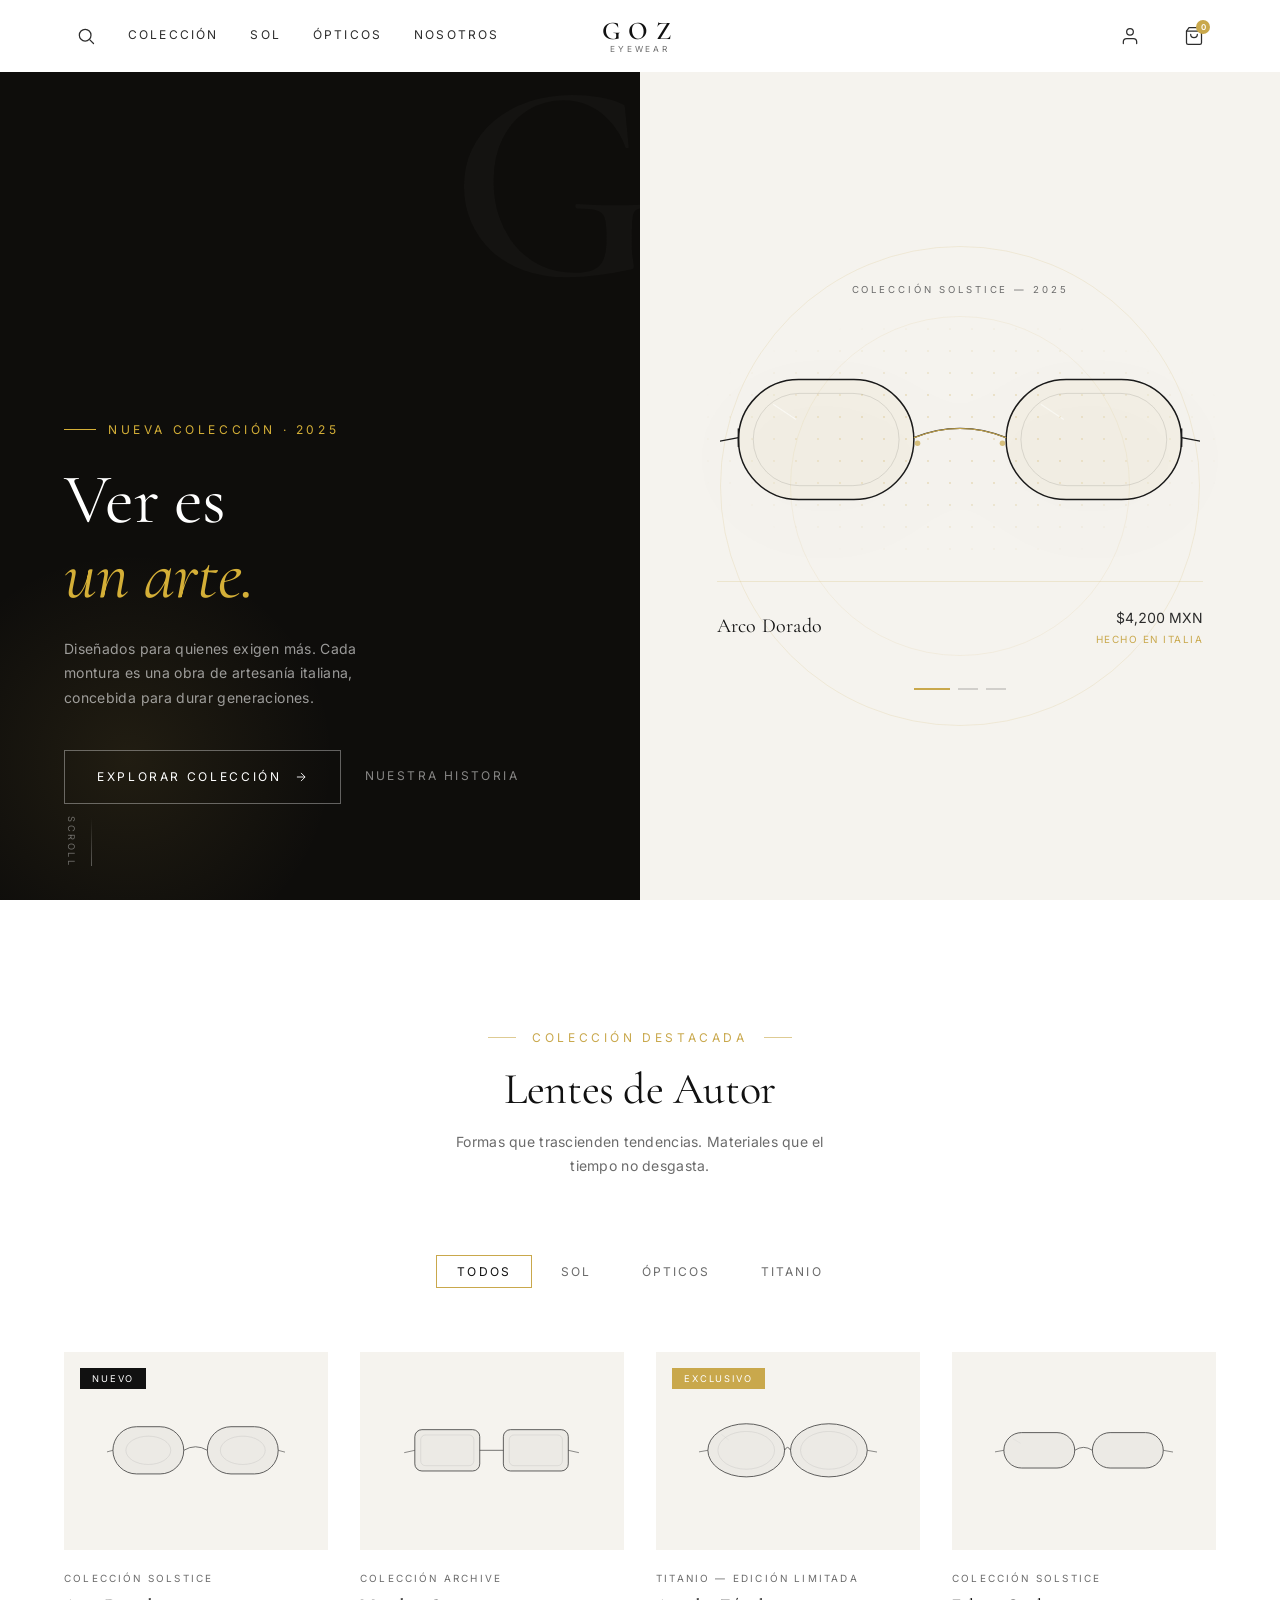
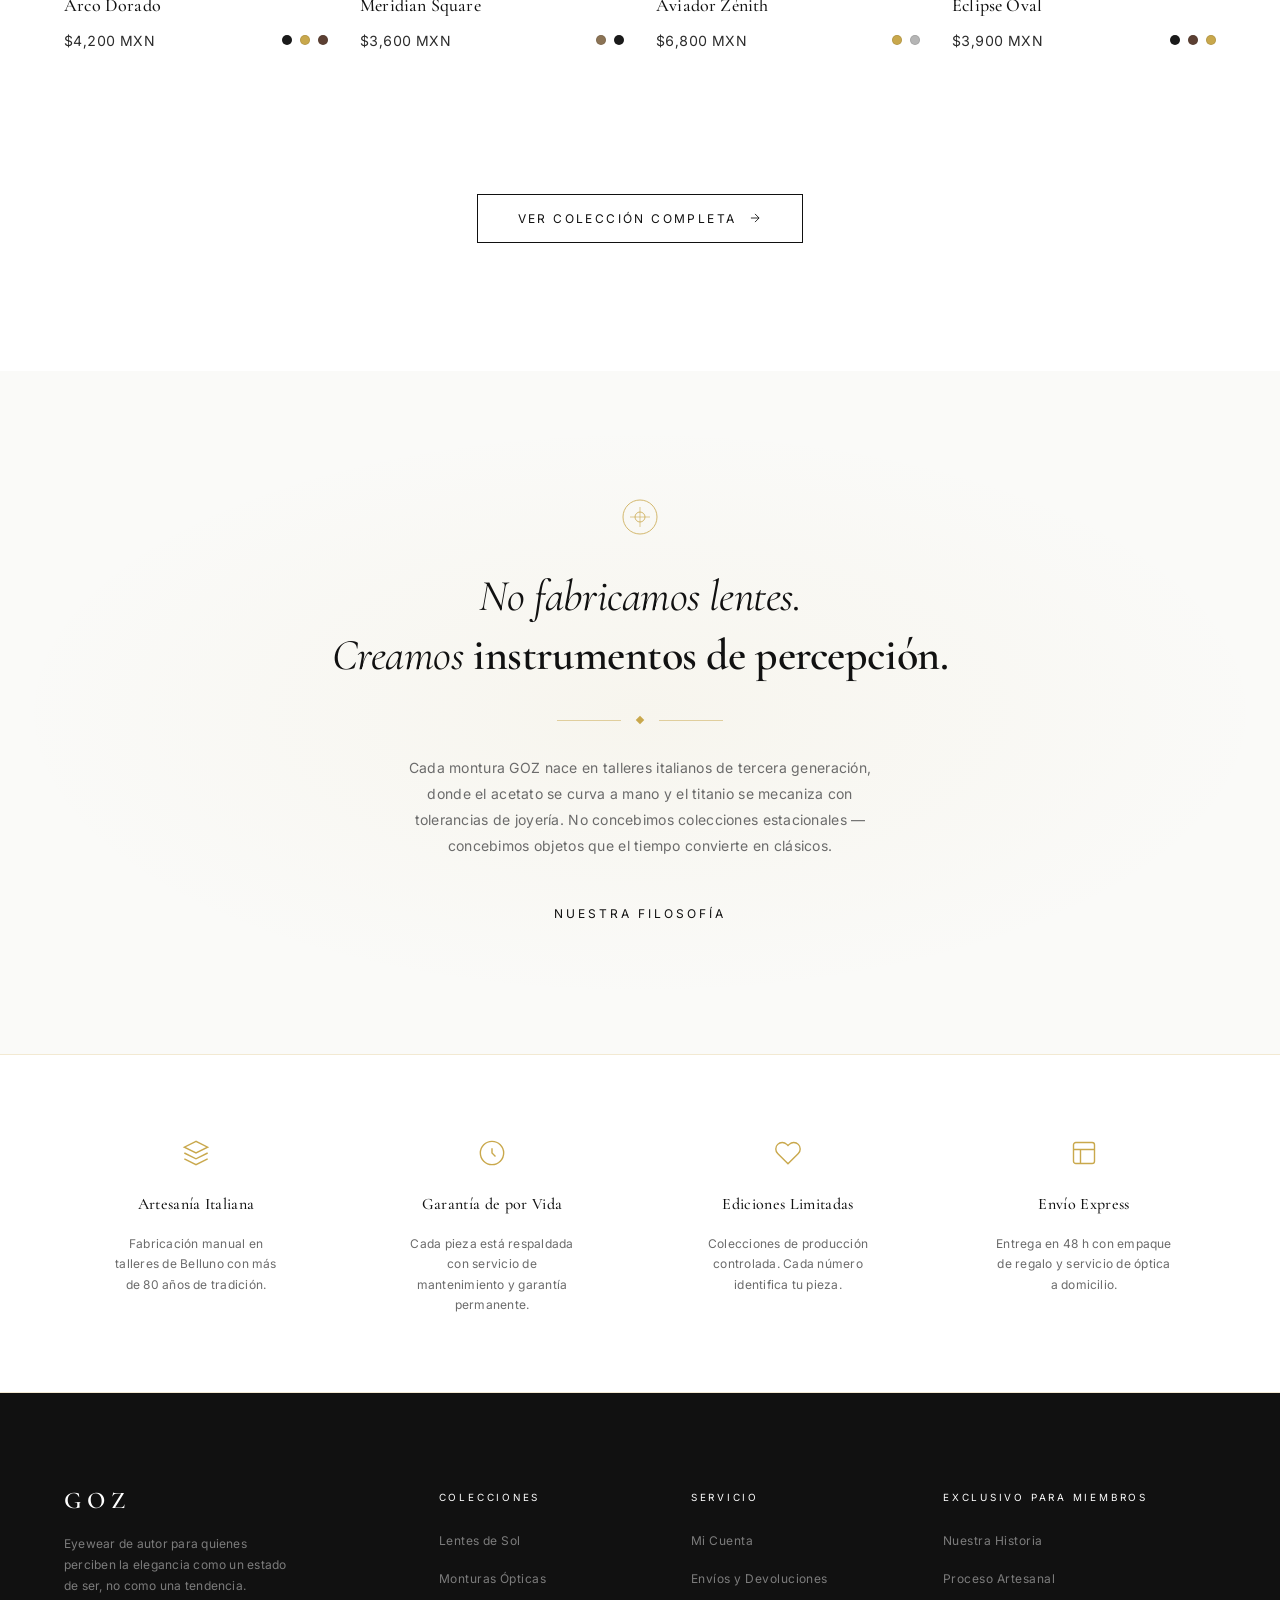
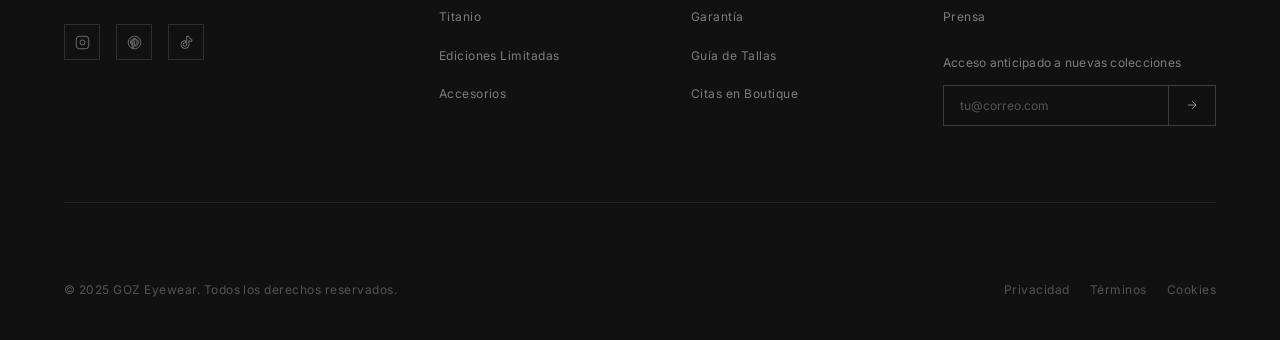
==== index.html @ d67918b6 "feat: initial GOZ Eyewear e-commerce site Luxury eyewear landing page with split-layout hero, produc" ====
<!DOCTYPE html>
<html lang="es">
<head>
  <meta charset="UTF-8" />
  <meta name="viewport" content="width=device-width, initial-scale=1.0" />
  <meta name="description" content="GOZ — Eyewear de lujo. Lentes de sol y oftálmicos para quienes ven el mundo de manera diferente." />

  <title>GOZ — Eyewear de Lujo</title>

  <!-- Fonts -->
  <link rel="preconnect" href="https://fonts.googleapis.com" />
  <link rel="preconnect" href="https://fonts.gstatic.com" crossorigin />
  <link
    href="https://fonts.googleapis.com/css2?family=Cormorant+Garamond:ital,wght@0,300;0,400;0,500;0,600;1,300;1,400;1,500&family=Inter:wght@300;400;500&display=swap"
    rel="stylesheet"
  />

  <!-- Styles -->
  <link rel="stylesheet" href="css/variables.css" />
  <link rel="stylesheet" href="css/base.css" />
  <link rel="stylesheet" href="css/navbar.css" />
  <link rel="stylesheet" href="css/hero.css" />
  <link rel="stylesheet" href="css/products.css" />
  <link rel="stylesheet" href="css/manifesto.css" />
  <link rel="stylesheet" href="css/footer.css" />
</head>

<body>

<!-- ============================================================
     NAVBAR
     ============================================================ -->
<header class="navbar" role="banner">
  <div class="navbar__inner">

    <!-- Left: Search + hamburger (mobile) -->
    <nav class="navbar__left" aria-label="Acciones secundarias">
      <button class="nav-icon-btn nav-search" aria-label="Buscar">
        <svg viewBox="0 0 24 24" fill="none" stroke="currentColor" stroke-linecap="round" stroke-linejoin="round" aria-hidden="true">
          <circle cx="11" cy="11" r="7"/><line x1="21" y1="21" x2="16.65" y2="16.65"/>
        </svg>
      </button>

      <!-- Desktop nav links (shown inside left on wide screens) -->
      <nav class="navbar__links" aria-label="Navegación principal">
        <a class="navbar__link" href="#coleccion">Colección</a>
        <a class="navbar__link" href="#sol">Sol</a>
        <a class="navbar__link" href="#opticos">Ópticos</a>
        <a class="navbar__link" href="#nosotros">Nosotros</a>
      </nav>
    </nav>

    <!-- Center: Logo -->
    <a class="navbar__logo" href="#" aria-label="GOZ — Inicio">
      <span class="navbar__logo-wordmark">GOZ</span>
      <span class="navbar__logo-sub">Eyewear</span>
    </a>

    <!-- Right: Profile + Cart + Hamburger -->
    <div class="navbar__right">
      <button class="nav-icon-btn" aria-label="Mi perfil">
        <svg viewBox="0 0 24 24" fill="none" stroke="currentColor" stroke-linecap="round" stroke-linejoin="round" aria-hidden="true">
          <path d="M20 21v-2a4 4 0 0 0-4-4H8a4 4 0 0 0-4 4v2"/>
          <circle cx="12" cy="7" r="4"/>
        </svg>
      </button>

      <button class="nav-icon-btn nav-cart" aria-label="Carrito de compras, 0 artículos">
        <svg viewBox="0 0 24 24" fill="none" stroke="currentColor" stroke-linecap="round" stroke-linejoin="round" aria-hidden="true">
          <path d="M6 2 3 6v14a2 2 0 0 0 2 2h14a2 2 0 0 0 2-2V6l-3-4z"/>
          <line x1="3" y1="6" x2="21" y2="6"/>
          <path d="M16 10a4 4 0 0 1-8 0"/>
        </svg>
        <span class="nav-badge" aria-live="polite">0</span>
      </button>

      <button class="navbar__hamburger" aria-label="Menú" aria-expanded="false" aria-controls="mobile-drawer">
        <span aria-hidden="true"></span>
        <span aria-hidden="true"></span>
        <span aria-hidden="true"></span>
      </button>
    </div>
  </div>
</header>

<!-- Mobile drawer -->
<nav class="navbar__drawer" id="mobile-drawer" aria-label="Menú móvil" role="navigation">
  <a class="drawer-link" href="#coleccion">Colección</a>
  <a class="drawer-link" href="#sol">Sol</a>
  <a class="drawer-link" href="#opticos">Ópticos</a>
  <a class="drawer-link" href="#nosotros">Nosotros</a>
  <span class="gold-rule" style="opacity:0.4;"></span>
  <a class="drawer-link" href="#contacto" style="font-size:1.25rem; color: var(--color-muted);">Contacto</a>
</nav>


<!-- ============================================================
     HERO — Split Layout
     ============================================================ -->
<main>
<section class="hero" aria-label="Campaña principal">

  <!-- LEFT: Text panel (dark) -->
  <div class="hero__left">
    <p class="hero__eyebrow" data-reveal>Nueva Colección · 2025</p>

    <h1 class="hero__headline" data-reveal data-reveal-delay="1">
      Ver es
      <em>un arte.</em>
    </h1>

    <p class="hero__subline" data-reveal data-reveal-delay="2">
      Diseñados para quienes exigen más. Cada montura es una obra de
      artesanía italiana, concebida para durar generaciones.
    </p>

    <div class="hero__ctas" data-reveal data-reveal-delay="3">
      <a class="btn-primary" href="#coleccion">
        Explorar Colección
        <svg class="btn-arrow" viewBox="0 0 24 24" aria-hidden="true">
          <line x1="5" y1="12" x2="19" y2="12"/>
          <polyline points="12 5 19 12 12 19"/>
        </svg>
      </a>
      <a class="btn-ghost" href="#nosotros">Nuestra Historia</a>
    </div>

    <!-- Scroll hint -->
    <div class="hero__scroll" aria-hidden="true">
      <span>Scroll</span>
      <div class="hero__scroll-line"></div>
    </div>
  </div>

  <!-- RIGHT: Product stage (cream) -->
  <div class="hero__right" aria-hidden="false">
    <div class="hero__product-stage" data-reveal data-reveal-delay="2">

      <p class="hero__product-label">Colección Solstice — 2025</p>

      <!-- Glasses illustration -->
      <div class="hero__glasses-wrap">
        <div class="hero__dot-grid" aria-hidden="true"></div>
        <svg viewBox="0 0 520 220" style="width:100%; max-width:480px;" fill="none" xmlns="http://www.w3.org/2000/svg" role="img" aria-label="Lentes Arco Dorado — Colección Solstice">
          <!-- Frame body -->
          <g stroke="#1a1a1a" stroke-width="1.6" fill="none">
            <!-- Left lens outer -->
            <rect x="20" y="45" width="190" height="130" rx="65" fill="rgba(201,168,76,0.06)"/>
            <!-- Left lens inner -->
            <rect x="36" y="60" width="158" height="100" rx="50" stroke="rgba(26,26,26,0.15)" stroke-width="0.9"/>
            <!-- Right lens outer -->
            <rect x="310" y="45" width="190" height="130" rx="65" fill="rgba(201,168,76,0.06)"/>
            <!-- Right lens inner -->
            <rect x="326" y="60" width="158" height="100" rx="50" stroke="rgba(26,26,26,0.15)" stroke-width="0.9"/>
            <!-- Bridge -->
            <path d="M210 108 Q260 88 310 108" stroke-width="1.4"/>
            <!-- Left temple -->
            <line x1="20" y1="108" x2="-18" y2="115" stroke-width="1.3"/>
            <!-- Right temple -->
            <line x1="500" y1="108" x2="538" y2="115" stroke-width="1.3"/>
            <!-- Hinge marks -->
            <line x1="20" y1="98" x2="20" y2="118" stroke-width="1.8"/>
            <line x1="500" y1="98" x2="500" y2="118" stroke-width="1.8"/>
          </g>
          <!-- Gold accent on bridge -->
          <path d="M210 108 Q260 88 310 108" stroke="#C9A84C" stroke-width="1.2" fill="none"/>
          <!-- Lens reflection glints -->
          <line x1="58" y1="72" x2="82" y2="88" stroke="rgba(255,255,255,0.55)" stroke-width="1.2" stroke-linecap="round"/>
          <line x1="348" y1="72" x2="372" y2="88" stroke="rgba(255,255,255,0.55)" stroke-width="1.2" stroke-linecap="round"/>
          <!-- Gold nose pads -->
          <circle cx="214" cy="114" r="3" fill="#C9A84C" opacity="0.7"/>
          <circle cx="306" cy="114" r="3" fill="#C9A84C" opacity="0.7"/>
        </svg>
      </div>

      <!-- Product name + price -->
      <div class="hero__product-info">
        <span class="hero__product-name">Arco Dorado</span>
        <div class="hero__product-detail">
          <span class="hero__product-price">$4,200 MXN</span>
          <span class="hero__product-origin">Hecho en Italia</span>
        </div>
      </div>

      <!-- Carousel dots -->
      <div class="hero__pagination" role="tablist" aria-label="Modelos">
        <div class="hero__dot is-active" role="tab" aria-selected="true"></div>
        <div class="hero__dot" role="tab" aria-selected="false"></div>
        <div class="hero__dot" role="tab" aria-selected="false"></div>
      </div>

    </div>
  </div>

</section>


<!-- ============================================================
     FEATURED PRODUCTS
     ============================================================ -->
<section class="products section" id="coleccion" aria-labelledby="products-title">
  <div class="container">

    <!-- Header -->
    <div class="section-header" data-reveal>
      <p class="section-eyebrow">Colección Destacada</p>
      <h2 class="section-title" id="products-title">Lentes de Autor</h2>
      <p class="section-subtitle">
        Formas que trascienden tendencias. Materiales que el tiempo no desgasta.
      </p>
    </div>

    <!-- Filters -->
    <div class="products__filters" data-reveal data-reveal-delay="1" role="group" aria-label="Filtrar por categoría">
      <button class="filter-btn is-active" data-filter="all">Todos</button>
      <button class="filter-btn" data-filter="sol">Sol</button>
      <button class="filter-btn" data-filter="optico">Ópticos</button>
      <button class="filter-btn" data-filter="titanio">Titanio</button>
    </div>

    <!-- Grid -->
    <div class="products__grid" aria-label="Productos destacados">

      <!-- Card 1 -->
      <article class="product-card" data-category="sol" data-reveal data-reveal-delay="1">
        <div class="product-card__img-wrap">
          <span class="product-card__badge">Nuevo</span>
          <!-- Primary image placeholder -->
          <div class="product-card__img" style="display:flex;align-items:center;justify-content:center;">
            <svg viewBox="0 0 300 140" style="width:82%; opacity:0.9;" fill="none">
              <g stroke="#2C2C2C" stroke-width="1.4">
                <rect x="10" y="30" width="120" height="80" rx="40" fill="rgba(44,44,44,0.05)"/>
                <rect x="170" y="30" width="120" height="80" rx="40" fill="rgba(44,44,44,0.05)"/>
                <path d="M130 70 Q150 58 170 70" stroke-width="1.2"/>
                <line x1="10" y1="70" x2="-5" y2="74" stroke-width="1"/>
                <line x1="290" y1="70" x2="305" y2="74" stroke-width="1"/>
                <ellipse cx="70" cy="70" rx="38" ry="24" stroke="rgba(44,44,44,0.2)" stroke-width="0.8"/>
                <ellipse cx="230" cy="70" rx="38" ry="24" stroke="rgba(44,44,44,0.2)" stroke-width="0.8"/>
              </g>
            </svg>
          </div>
          <!-- Hover image placeholder -->
          <div class="product-card__img-hover" style="display:flex;align-items:center;justify-content:center;background:var(--color-cream);">
            <svg viewBox="0 0 300 140" style="width:82%; opacity:0.75;" fill="none">
              <g stroke="#C9A84C" stroke-width="1.4">
                <rect x="10" y="30" width="120" height="80" rx="40" fill="rgba(201,168,76,0.07)"/>
                <rect x="170" y="30" width="120" height="80" rx="40" fill="rgba(201,168,76,0.07)"/>
                <path d="M130 70 Q150 58 170 70" stroke-width="1.2"/>
                <line x1="10" y1="70" x2="-5" y2="74" stroke-width="1"/>
                <line x1="290" y1="70" x2="305" y2="74" stroke-width="1"/>
                <line x1="30" y1="42" x2="44" y2="52" stroke="rgba(201,168,76,0.5)" stroke-width="0.8"/>
              </g>
            </svg>
          </div>
          <button class="product-card__wish" aria-label="Agregar a favoritos">
            <svg viewBox="0 0 24 24" aria-hidden="true"><path d="M20.84 4.61a5.5 5.5 0 0 0-7.78 0L12 5.67l-1.06-1.06a5.5 5.5 0 0 0-7.78 7.78l1.06 1.06L12 21.23l7.78-7.78 1.06-1.06a5.5 5.5 0 0 0 0-7.78z"/></svg>
          </button>
        </div>
        <div class="product-card__info">
          <span class="product-card__collection">Colección Solstice</span>
          <h3 class="product-card__name">Arco Dorado</h3>
          <div class="product-card__meta">
            <span class="product-card__price">$4,200 MXN</span>
            <div class="product-card__colors" aria-label="Colores disponibles">
              <span class="color-swatch" style="background:#1a1a1a;" title="Onyx"></span>
              <span class="color-swatch" style="background:#C9A84C;" title="Gold"></span>
              <span class="color-swatch" style="background:#5C4033;" title="Havana"></span>
            </div>
          </div>
          <button class="product-card__add">Agregar al Carrito</button>
        </div>
      </article>

      <!-- Card 2 -->
      <article class="product-card" data-category="optico" data-reveal data-reveal-delay="2">
        <div class="product-card__img-wrap">
          <div class="product-card__img" style="display:flex;align-items:center;justify-content:center;">
            <svg viewBox="0 0 300 140" style="width:82%; opacity:0.9;" fill="none">
              <g stroke="#2C2C2C" stroke-width="1.4">
                <rect x="20" y="35" width="110" height="70" rx="12" fill="rgba(44,44,44,0.05)"/>
                <rect x="170" y="35" width="110" height="70" rx="12" fill="rgba(44,44,44,0.05)"/>
                <line x1="130" y1="70" x2="170" y2="70" stroke-width="1.2"/>
                <line x1="20" y1="70" x2="2" y2="74" stroke-width="1"/>
                <line x1="280" y1="70" x2="298" y2="74" stroke-width="1"/>
                <rect x="30" y="44" width="90" height="52" rx="8" stroke="rgba(44,44,44,0.18)" stroke-width="0.8"/>
                <rect x="180" y="44" width="90" height="52" rx="8" stroke="rgba(44,44,44,0.18)" stroke-width="0.8"/>
              </g>
            </svg>
          </div>
          <div class="product-card__img-hover" style="display:flex;align-items:center;justify-content:center;background:var(--color-cream);">
            <svg viewBox="0 0 300 140" style="width:82%; opacity:0.75;" fill="none">
              <g stroke="#C9A84C" stroke-width="1.4">
                <rect x="20" y="35" width="110" height="70" rx="12" fill="rgba(201,168,76,0.07)"/>
                <rect x="170" y="35" width="110" height="70" rx="12" fill="rgba(201,168,76,0.07)"/>
                <line x1="130" y1="70" x2="170" y2="70" stroke-width="1.2"/>
                <line x1="20" y1="70" x2="2" y2="74" stroke-width="1"/>
                <line x1="280" y1="70" x2="298" y2="74" stroke-width="1"/>
              </g>
            </svg>
          </div>
          <button class="product-card__wish" aria-label="Agregar a favoritos">
            <svg viewBox="0 0 24 24" aria-hidden="true"><path d="M20.84 4.61a5.5 5.5 0 0 0-7.78 0L12 5.67l-1.06-1.06a5.5 5.5 0 0 0-7.78 7.78l1.06 1.06L12 21.23l7.78-7.78 1.06-1.06a5.5 5.5 0 0 0 0-7.78z"/></svg>
          </button>
        </div>
        <div class="product-card__info">
          <span class="product-card__collection">Colección Archive</span>
          <h3 class="product-card__name">Meridian Square</h3>
          <div class="product-card__meta">
            <span class="product-card__price">$3,600 MXN</span>
            <div class="product-card__colors" aria-label="Colores disponibles">
              <span class="color-swatch" style="background:#8B7355;" title="Camel"></span>
              <span class="color-swatch" style="background:#1a1a1a;" title="Onyx"></span>
            </div>
          </div>
          <button class="product-card__add">Agregar al Carrito</button>
        </div>
      </article>

      <!-- Card 3 -->
      <article class="product-card" data-category="titanio" data-reveal data-reveal-delay="3">
        <div class="product-card__img-wrap">
          <span class="product-card__badge" style="background:var(--color-gold);color:#fff;">Exclusivo</span>
          <div class="product-card__img" style="display:flex;align-items:center;justify-content:center;">
            <svg viewBox="0 0 300 140" style="width:82%; opacity:0.9;" fill="none">
              <g stroke="#2C2C2C" stroke-width="1.4">
                <ellipse cx="80" cy="70" rx="65" ry="45" fill="rgba(44,44,44,0.05)"/>
                <ellipse cx="220" cy="70" rx="65" ry="45" fill="rgba(44,44,44,0.05)"/>
                <path d="M145 70 Q150 60 155 70" stroke-width="1.2"/>
                <line x1="15" y1="70" x2="-2" y2="73" stroke-width="1"/>
                <line x1="285" y1="70" x2="302" y2="73" stroke-width="1"/>
                <ellipse cx="80" cy="70" rx="48" ry="32" stroke="rgba(44,44,44,0.18)" stroke-width="0.8"/>
                <ellipse cx="220" cy="70" rx="48" ry="32" stroke="rgba(44,44,44,0.18)" stroke-width="0.8"/>
                <line x1="38" y1="43" x2="50" y2="52" stroke="rgba(200,200,200,0.6)" stroke-width="0.8"/>
              </g>
            </svg>
          </div>
          <div class="product-card__img-hover" style="display:flex;align-items:center;justify-content:center;background:var(--color-cream);">
            <svg viewBox="0 0 300 140" style="width:82%; opacity:0.75;" fill="none">
              <g stroke="#C9A84C" stroke-width="1.4">
                <ellipse cx="80" cy="70" rx="65" ry="45" fill="rgba(201,168,76,0.07)"/>
                <ellipse cx="220" cy="70" rx="65" ry="45" fill="rgba(201,168,76,0.07)"/>
                <path d="M145 70 Q150 60 155 70" stroke-width="1.2"/>
                <line x1="15" y1="70" x2="-2" y2="73" stroke-width="1"/>
                <line x1="285" y1="70" x2="302" y2="73" stroke-width="1"/>
              </g>
            </svg>
          </div>
          <button class="product-card__wish" aria-label="Agregar a favoritos">
            <svg viewBox="0 0 24 24" aria-hidden="true"><path d="M20.84 4.61a5.5 5.5 0 0 0-7.78 0L12 5.67l-1.06-1.06a5.5 5.5 0 0 0-7.78 7.78l1.06 1.06L12 21.23l7.78-7.78 1.06-1.06a5.5 5.5 0 0 0 0-7.78z"/></svg>
          </button>
        </div>
        <div class="product-card__info">
          <span class="product-card__collection">Titanio — Edición Limitada</span>
          <h3 class="product-card__name">Aviador Zénith</h3>
          <div class="product-card__meta">
            <span class="product-card__price">$6,800 MXN</span>
            <div class="product-card__colors" aria-label="Colores disponibles">
              <span class="color-swatch" style="background:#C9A84C;" title="Gold"></span>
              <span class="color-swatch" style="background:#B5B5B5;" title="Silver"></span>
            </div>
          </div>
          <button class="product-card__add">Agregar al Carrito</button>
        </div>
      </article>

      <!-- Card 4 -->
      <article class="product-card" data-category="sol" data-reveal data-reveal-delay="4">
        <div class="product-card__img-wrap">
          <div class="product-card__img" style="display:flex;align-items:center;justify-content:center;">
            <svg viewBox="0 0 300 140" style="width:82%; opacity:0.9;" fill="none">
              <g stroke="#2C2C2C" stroke-width="1.4">
                <rect x="15" y="40" width="120" height="60" rx="30" fill="rgba(44,44,44,0.05)"/>
                <rect x="165" y="40" width="120" height="60" rx="30" fill="rgba(44,44,44,0.05)"/>
                <path d="M135 70 Q150 60 165 70" stroke-width="1.2"/>
                <line x1="15" y1="70" x2="-2" y2="73" stroke-width="1"/>
                <line x1="285" y1="70" x2="302" y2="73" stroke-width="1"/>
                <line x1="30" y1="50" x2="43" y2="58" stroke="rgba(200,200,200,0.5)" stroke-width="0.8"/>
              </g>
            </svg>
          </div>
          <div class="product-card__img-hover" style="display:flex;align-items:center;justify-content:center;background:var(--color-cream);">
            <svg viewBox="0 0 300 140" style="width:82%; opacity:0.75;" fill="none">
              <g stroke="#C9A84C" stroke-width="1.4">
                <rect x="15" y="40" width="120" height="60" rx="30" fill="rgba(201,168,76,0.07)"/>
                <rect x="165" y="40" width="120" height="60" rx="30" fill="rgba(201,168,76,0.07)"/>
                <path d="M135 70 Q150 60 165 70" stroke-width="1.2"/>
                <line x1="15" y1="70" x2="-2" y2="73" stroke-width="1"/>
                <line x1="285" y1="70" x2="302" y2="73" stroke-width="1"/>
              </g>
            </svg>
          </div>
          <button class="product-card__wish" aria-label="Agregar a favoritos">
            <svg viewBox="0 0 24 24" aria-hidden="true"><path d="M20.84 4.61a5.5 5.5 0 0 0-7.78 0L12 5.67l-1.06-1.06a5.5 5.5 0 0 0-7.78 7.78l1.06 1.06L12 21.23l7.78-7.78 1.06-1.06a5.5 5.5 0 0 0 0-7.78z"/></svg>
          </button>
        </div>
        <div class="product-card__info">
          <span class="product-card__collection">Colección Solstice</span>
          <h3 class="product-card__name">Eclipse Oval</h3>
          <div class="product-card__meta">
            <span class="product-card__price">$3,900 MXN</span>
            <div class="product-card__colors" aria-label="Colores disponibles">
              <span class="color-swatch" style="background:#1a1a1a;" title="Onyx"></span>
              <span class="color-swatch" style="background:#5C4033;" title="Havana"></span>
              <span class="color-swatch" style="background:#C9A84C;" title="Gold"></span>
            </div>
          </div>
          <button class="product-card__add">Agregar al Carrito</button>
        </div>
      </article>

    </div><!-- /grid -->

    <!-- View all CTA -->
    <div class="products__cta-row" data-reveal>
      <button class="btn-outlined">
        Ver Colección Completa
        <svg viewBox="0 0 24 24" width="14" height="14" fill="none" stroke="currentColor" stroke-width="1.5" aria-hidden="true">
          <line x1="5" y1="12" x2="19" y2="12"/><polyline points="12 5 19 12 12 19"/>
        </svg>
      </button>
    </div>

  </div>
</section>


<!-- ============================================================
     MANIFESTO / BRAND STORY
     ============================================================ -->
<section class="manifesto section" id="nosotros" aria-labelledby="manifesto-title">
  <div class="container">
    <div class="manifesto__inner">

      <!-- Decorative icon -->
      <div class="manifesto__icon" data-reveal aria-hidden="true">
        <svg viewBox="0 0 36 36" fill="none">
          <circle cx="18" cy="18" r="17" stroke="currentColor" stroke-width="0.8"/>
          <path d="M18 8v20M8 18h20" stroke="currentColor" stroke-width="0.6"/>
          <circle cx="18" cy="18" r="5" stroke="currentColor" stroke-width="0.8"/>
        </svg>
      </div>

      <blockquote class="manifesto__quote" data-reveal data-reveal-delay="1" id="manifesto-title">
        No fabricamos lentes.<br/>
        Creamos <strong>instrumentos de percepción.</strong>
      </blockquote>

      <div class="manifesto__rule" data-reveal data-reveal-delay="2" aria-hidden="true">
        <div class="manifesto__rule-diamond"></div>
      </div>

      <p class="manifesto__body" data-reveal data-reveal-delay="2">
        Cada montura GOZ nace en talleres italianos de tercera generación, donde el
        acetato se curva a mano y el titanio se mecaniza con tolerancias de joyería.
        No concebimos colecciones estacionales — concebimos objetos que el tiempo
        convierte en clásicos.
      </p>

      <a class="manifesto__link" href="#" data-reveal data-reveal-delay="3">
        Nuestra filosofía
      </a>

    </div>
  </div>
</section>


<!-- ============================================================
     PILLARS / WHY GOZ
     ============================================================ -->
<section class="pillars" aria-label="Por qué elegir GOZ">
  <div class="container">
    <div class="pillars__grid">

      <div class="pillar" data-reveal>
        <div class="pillar__icon" aria-hidden="true">
          <svg viewBox="0 0 24 24"><path d="M12 2L2 7l10 5 10-5-10-5z"/><path d="M2 17l10 5 10-5"/><path d="M2 12l10 5 10-5"/></svg>
        </div>
        <h3 class="pillar__title">Artesanía Italiana</h3>
        <p class="pillar__text">Fabricación manual en talleres de Belluno con más de 80 años de tradición.</p>
      </div>

      <div class="pillar" data-reveal data-reveal-delay="1">
        <div class="pillar__icon" aria-hidden="true">
          <svg viewBox="0 0 24 24"><circle cx="12" cy="12" r="10"/><path d="M12 8v4l3 3"/></svg>
        </div>
        <h3 class="pillar__title">Garantía de por Vida</h3>
        <p class="pillar__text">Cada pieza está respaldada con servicio de mantenimiento y garantía permanente.</p>
      </div>

      <div class="pillar" data-reveal data-reveal-delay="2">
        <div class="pillar__icon" aria-hidden="true">
          <svg viewBox="0 0 24 24"><path d="M20.84 4.61a5.5 5.5 0 0 0-7.78 0L12 5.67l-1.06-1.06a5.5 5.5 0 0 0-7.78 7.78l1.06 1.06L12 21.23l7.78-7.78 1.06-1.06a5.5 5.5 0 0 0 0-7.78z"/></svg>
        </div>
        <h3 class="pillar__title">Ediciones Limitadas</h3>
        <p class="pillar__text">Colecciones de producción controlada. Cada número identifica tu pieza.</p>
      </div>

      <div class="pillar" data-reveal data-reveal-delay="3">
        <div class="pillar__icon" aria-hidden="true">
          <svg viewBox="0 0 24 24"><rect x="3" y="3" width="18" height="18" rx="2"/><path d="M3 9h18M9 21V9"/></svg>
        </div>
        <h3 class="pillar__title">Envío Express</h3>
        <p class="pillar__text">Entrega en 48 h con empaque de regalo y servicio de óptica a domicilio.</p>
      </div>

    </div>
  </div>
</section>

</main>


<!-- ============================================================
     FOOTER
     ============================================================ -->
<footer class="footer" id="contacto" aria-label="Pie de página">
  <div class="container">

    <div class="footer__grid">

      <!-- Brand column -->
      <div class="footer__brand">
        <a class="footer__logo" href="#" aria-label="GOZ — Inicio">GOZ</a>
        <p class="footer__tagline">
          Eyewear de autor para quienes perciben la elegancia como un estado de ser, no como una tendencia.
        </p>
        <div class="footer__socials" aria-label="Redes sociales">
          <a class="social-link" href="#" aria-label="Instagram">
            <svg viewBox="0 0 24 24" aria-hidden="true"><rect x="2" y="2" width="20" height="20" rx="5" ry="5"/><path d="M16 11.37A4 4 0 1 1 12.63 8 4 4 0 0 1 16 11.37z"/><line x1="17.5" y1="6.5" x2="17.51" y2="6.5"/></svg>
          </a>
          <a class="social-link" href="#" aria-label="Pinterest">
            <svg viewBox="0 0 24 24" aria-hidden="true"><path d="M12 2C6.477 2 2 6.477 2 12c0 4.236 2.636 7.855 6.356 9.312-.088-.791-.167-2.005.035-2.868.181-.78 1.172-4.97 1.172-4.97s-.299-.598-.299-1.482c0-1.388.806-2.428 1.808-2.428.852 0 1.265.64 1.265 1.408 0 .858-.546 2.14-.828 3.33-.236.995.499 1.806 1.476 1.806 1.771 0 3.135-1.867 3.135-4.562 0-2.387-1.715-4.054-4.163-4.054-2.838 0-4.503 2.129-4.503 4.33 0 .857.33 1.776.742 2.278a.3.3 0 0 1 .068.284c-.076.315-.244.995-.277 1.134-.044.183-.146.222-.337.134-1.249-.581-2.03-2.407-2.03-3.874 0-3.154 2.292-6.052 6.608-6.052 3.469 0 6.165 2.473 6.165 5.776 0 3.447-2.173 6.22-5.19 6.22-1.013 0-1.966-.527-2.292-1.148l-.623 2.378c-.226.869-.835 1.958-1.244 2.621.937.29 1.931.446 2.962.446C17.523 22 22 17.523 22 12S17.523 2 12 2z"/></svg>
          </a>
          <a class="social-link" href="#" aria-label="TikTok">
            <svg viewBox="0 0 24 24" aria-hidden="true"><path d="M19.59 6.69a4.83 4.83 0 0 1-3.77-4.25V2h-3.45v13.67a2.89 2.89 0 0 1-2.88 2.5 2.89 2.89 0 0 1-2.89-2.89 2.89 2.89 0 0 1 2.89-2.89c.28 0 .54.04.79.1V9.01a6.27 6.27 0 0 0-.79-.05 6.34 6.34 0 0 0-6.34 6.34 6.34 6.34 0 0 0 6.34 6.34 6.34 6.34 0 0 0 6.33-6.34V8.87a8.18 8.18 0 0 0 4.78 1.52V7a4.85 4.85 0 0 1-1.01-.31z"/></svg>
          </a>
        </div>
      </div>

      <!-- Col 2: Colecciones -->
      <div>
        <p class="footer__col-title">Colecciones</p>
        <ul class="footer__links">
          <li><a class="footer__link" href="#">Lentes de Sol</a></li>
          <li><a class="footer__link" href="#">Monturas Ópticas</a></li>
          <li><a class="footer__link" href="#">Titanio</a></li>
          <li><a class="footer__link" href="#">Ediciones Limitadas</a></li>
          <li><a class="footer__link" href="#">Accesorios</a></li>
        </ul>
      </div>

      <!-- Col 3: Servicio -->
      <div>
        <p class="footer__col-title">Servicio</p>
        <ul class="footer__links">
          <li><a class="footer__link" href="#">Mi Cuenta</a></li>
          <li><a class="footer__link" href="#">Envíos y Devoluciones</a></li>
          <li><a class="footer__link" href="#">Garantía</a></li>
          <li><a class="footer__link" href="#">Guía de Tallas</a></li>
          <li><a class="footer__link" href="#">Citas en Boutique</a></li>
        </ul>
      </div>

      <!-- Col 4: Newsletter -->
      <div>
        <p class="footer__col-title">Exclusivo para Miembros</p>
        <ul class="footer__links" style="margin-bottom: var(--space-6);">
          <li><a class="footer__link" href="#">Nuestra Historia</a></li>
          <li><a class="footer__link" href="#">Proceso Artesanal</a></li>
          <li><a class="footer__link" href="#">Prensa</a></li>
        </ul>

        <div class="footer__newsletter">
          <label class="footer__newsletter-label" for="newsletter-email">
            Acceso anticipado a nuevas colecciones
          </label>
          <form class="footer__newsletter-form">
            <input
              id="newsletter-email"
              class="footer__newsletter-input"
              type="email"
              placeholder="tu@correo.com"
              autocomplete="email"
              required
            />
            <button class="footer__newsletter-btn" type="submit" aria-label="Suscribirse">
              <svg viewBox="0 0 24 24" aria-hidden="true">
                <line x1="5" y1="12" x2="19" y2="12"/>
                <polyline points="12 5 19 12 12 19"/>
              </svg>
            </button>
          </form>
        </div>
      </div>

    </div><!-- /footer__grid -->

    <!-- Bottom bar -->
    <div class="footer__bottom">
      <p class="footer__copy">© 2025 GOZ Eyewear. Todos los derechos reservados.</p>
      <div class="footer__bottom-links">
        <a class="footer__bottom-link" href="#">Privacidad</a>
        <a class="footer__bottom-link" href="#">Términos</a>
        <a class="footer__bottom-link" href="#">Cookies</a>
      </div>
    </div>

  </div>
</footer>

<script src="js/main.js" defer></script>
</body>
</html>
---- css/variables.css ----
/* ============================================================
   GOZ — Design Tokens
   ============================================================ */

:root {

  /* --- Color Palette --- */
  --color-white:        #FFFFFF;
  --color-off-white:    #FAFAF8;
  --color-cream:        #F5F3EE;

  --color-gold:         #C9A84C;   /* warm-neutral gold, not yellow */
  --color-gold-light:   #D4AF37;   /* accent shimmer */
  --color-gold-dark:    #A8892A;   /* pressed / deep hover */
  --color-gold-subtle:  rgba(201,168,76, 0.12); /* background tint */

  --color-ink:          #111111;   /* headings */
  --color-charcoal:     #2C2C2C;   /* body text */
  --color-muted:        #6B6B6B;   /* captions, labels */
  --color-divider:      rgba(201,168,76, 0.25);

  /* --- Typography --- */
  --font-serif:   'Cormorant Garamond', 'Playfair Display', Georgia, serif;
  --font-sans:    'Inter', 'Montserrat', system-ui, sans-serif;

  --text-xs:   0.75rem;   /* 12px */
  --text-sm:   0.875rem;  /* 14px */
  --text-base: 1rem;      /* 16px */
  --text-lg:   1.125rem;  /* 18px */
  --text-xl:   1.25rem;   /* 20px */
  --text-2xl:  1.5rem;    /* 24px */
  --text-3xl:  2rem;      /* 32px */
  --text-4xl:  2.75rem;   /* 44px */
  --text-5xl:  3.75rem;   /* 60px */
  --text-6xl:  5rem;      /* 80px */

  /* --- Spacing (8pt grid) --- */
  --space-1:  0.25rem;   /* 4px  */
  --space-2:  0.5rem;    /* 8px  */
  --space-3:  0.75rem;   /* 12px */
  --space-4:  1rem;      /* 16px */
  --space-5:  1.25rem;   /* 20px */
  --space-6:  1.5rem;    /* 24px */
  --space-8:  2rem;      /* 32px */
  --space-10: 2.5rem;    /* 40px */
  --space-12: 3rem;      /* 48px */
  --space-16: 4rem;      /* 64px */
  --space-20: 5rem;      /* 80px */
  --space-24: 6rem;      /* 96px */
  --space-32: 8rem;      /* 128px */

  /* --- Layout --- */
  --container-max: 1320px;
  --container-pad: clamp(1.5rem, 5vw, 4rem);
  --navbar-h:      72px;

  /* --- Transitions --- */
  --ease:      cubic-bezier(0.4, 0, 0.2, 1);
  --ease-out:  cubic-bezier(0, 0, 0.2, 1);
  --ease-in:   cubic-bezier(0.4, 0, 1, 1);
  --dur-fast:  150ms;
  --dur-mid:   280ms;
  --dur-slow:  500ms;

  /* --- Shadows --- */
  --shadow-xs: 0 1px 3px rgba(0,0,0,0.06);
  --shadow-sm: 0 4px 16px rgba(0,0,0,0.07);
  --shadow-md: 0 8px 32px rgba(0,0,0,0.10);
  --shadow-gold: 0 4px 24px rgba(201,168,76,0.20);
}
---- css/base.css ----
/* ============================================================
   GOZ — Base & Reset
   ============================================================ */

*, *::before, *::after {
  box-sizing: border-box;
  margin: 0;
  padding: 0;
}

html {
  scroll-behavior: smooth;
  font-size: 16px;
  -webkit-text-size-adjust: 100%;
}

body {
  font-family: var(--font-sans);
  font-size: var(--text-base);
  line-height: 1.65;
  color: var(--color-charcoal);
  background-color: var(--color-white);
  -webkit-font-smoothing: antialiased;
  -moz-osx-font-smoothing: grayscale;
  overflow-x: hidden;
}

img, video {
  display: block;
  max-width: 100%;
  height: auto;
}

a {
  color: inherit;
  text-decoration: none;
}

button {
  font-family: inherit;
  cursor: pointer;
  border: none;
  background: none;
}

ul, ol {
  list-style: none;
}

/* --- Utility: container --- */
.container {
  width: 100%;
  max-width: var(--container-max);
  margin-inline: auto;
  padding-inline: var(--container-pad);
}

/* --- Utility: section spacing --- */
.section {
  padding-block: clamp(var(--space-16), 10vw, var(--space-32));
}

/* --- Utility: gold rule / divider --- */
.gold-rule {
  display: block;
  width: 48px;
  height: 1px;
  background: var(--color-gold);
  margin-inline: auto;
}

/* --- Scroll-reveal animation --- */
[data-reveal] {
  opacity: 0;
  transform: translateY(28px);
  transition:
    opacity var(--dur-slow) var(--ease-out),
    transform var(--dur-slow) var(--ease-out);
}

[data-reveal].is-visible {
  opacity: 1;
  transform: translateY(0);
}

[data-reveal-delay="1"] { transition-delay: 100ms; }
[data-reveal-delay="2"] { transition-delay: 200ms; }
[data-reveal-delay="3"] { transition-delay: 320ms; }
[data-reveal-delay="4"] { transition-delay: 440ms; }

/* --- Accessibility: focus --- */
:focus-visible {
  outline: 2px solid var(--color-gold);
  outline-offset: 3px;
}

/* --- Scrollbar (Webkit) --- */
::-webkit-scrollbar { width: 6px; }
::-webkit-scrollbar-track { background: var(--color-white); }
::-webkit-scrollbar-thumb { background: var(--color-gold); border-radius: 99px; }

@media (prefers-reduced-motion: reduce) {
  *, *::before, *::after {
    animation-duration: 0.01ms !important;
    transition-duration: 0.01ms !important;
  }
  [data-reveal] {
    opacity: 1;
    transform: none;
  }
}
---- css/navbar.css ----
/* ============================================================
   GOZ — Navbar
   ============================================================ */

.navbar {
  position: fixed;
  inset-block-start: 0;
  inset-inline: 0;
  z-index: 100;
  height: var(--navbar-h);
  display: flex;
  align-items: center;

  /* glass effect — transparent by default */
  background: rgba(255, 255, 255, 0);
  backdrop-filter: blur(0px);
  -webkit-backdrop-filter: blur(0px);
  border-bottom: 1px solid transparent;

  transition:
    background var(--dur-mid) var(--ease),
    backdrop-filter var(--dur-mid) var(--ease),
    border-color var(--dur-mid) var(--ease);
}

/* Scrolled state */
.navbar.is-scrolled {
  background: rgba(255, 255, 255, 0.82);
  backdrop-filter: blur(20px) saturate(180%);
  -webkit-backdrop-filter: blur(20px) saturate(180%);
  border-bottom-color: var(--color-divider);
}

.navbar__inner {
  width: 100%;
  max-width: var(--container-max);
  margin-inline: auto;
  padding-inline: var(--container-pad);
  display: grid;
  grid-template-columns: 1fr auto 1fr;
  align-items: center;
  gap: var(--space-4);
}

/* ---- Left: action icons ---- */
.navbar__left {
  display: flex;
  align-items: center;
  gap: var(--space-5);
}

/* ---- Center: logo ---- */
.navbar__logo {
  justify-self: center;
  display: flex;
  flex-direction: column;
  align-items: center;
  gap: 2px;
  line-height: 1;
}

.navbar__logo-wordmark {
  font-family: var(--font-serif);
  font-size: 1.6rem;
  font-weight: 600;
  letter-spacing: 0.28em;
  color: var(--color-ink);
  text-transform: uppercase;
  transition: color var(--dur-fast) var(--ease);
}

.navbar__logo-sub {
  font-family: var(--font-sans);
  font-size: 0.52rem;
  font-weight: 400;
  letter-spacing: 0.35em;
  color: var(--color-muted);
  text-transform: uppercase;
}

.navbar__logo:hover .navbar__logo-wordmark {
  color: var(--color-gold);
}

/* ---- Right: action icons ---- */
.navbar__right {
  display: flex;
  align-items: center;
  gap: var(--space-5);
  justify-content: flex-end;
}

/* ---- Icon buttons ---- */
.nav-icon-btn {
  position: relative;
  display: flex;
  align-items: center;
  justify-content: center;
  width: 44px;
  height: 44px;
  color: var(--color-charcoal);
  transition: color var(--dur-fast) var(--ease);
}

.nav-icon-btn:hover {
  color: var(--color-gold);
}

.nav-icon-btn svg {
  width: 20px;
  height: 20px;
  stroke-width: 1.5;
  flex-shrink: 0;
}

/* Cart badge */
.nav-badge {
  position: absolute;
  top: 6px;
  right: 6px;
  width: 14px;
  height: 14px;
  border-radius: 50%;
  background: var(--color-gold);
  color: var(--color-white);
  font-size: 0.5rem;
  font-weight: 600;
  display: flex;
  align-items: center;
  justify-content: center;
  letter-spacing: 0;
  pointer-events: none;
}

/* ---- Mobile hamburger ---- */
.navbar__hamburger {
  display: none;
  flex-direction: column;
  gap: 5px;
  width: 44px;
  height: 44px;
  align-items: center;
  justify-content: center;
  color: var(--color-charcoal);
  transition: color var(--dur-fast) var(--ease);
}

.navbar__hamburger span {
  display: block;
  width: 22px;
  height: 1px;
  background: currentColor;
  transition: transform var(--dur-mid) var(--ease), opacity var(--dur-mid) var(--ease);
  transform-origin: center;
}

.navbar__hamburger:hover { color: var(--color-gold); }

.navbar__hamburger.is-open span:nth-child(1) { transform: translateY(6px) rotate(45deg); }
.navbar__hamburger.is-open span:nth-child(2) { opacity: 0; }
.navbar__hamburger.is-open span:nth-child(3) { transform: translateY(-6px) rotate(-45deg); }

/* ---- Mobile drawer ---- */
.navbar__drawer {
  position: fixed;
  inset: var(--navbar-h) 0 0 0;
  background: var(--color-white);
  display: flex;
  flex-direction: column;
  align-items: center;
  justify-content: center;
  gap: var(--space-8);
  transform: translateX(100%);
  transition: transform var(--dur-mid) var(--ease);
  z-index: 99;
}

.navbar__drawer.is-open {
  transform: translateX(0);
}

.drawer-link {
  font-family: var(--font-serif);
  font-size: var(--text-3xl);
  color: var(--color-ink);
  letter-spacing: 0.05em;
  transition: color var(--dur-fast) var(--ease);
}
.drawer-link:hover { color: var(--color-gold); }

/* ---- Desktop nav links (center-row optional) ---- */
.navbar__links {
  display: flex;
  align-items: center;
  gap: var(--space-8);
}

.navbar__link {
  font-family: var(--font-sans);
  font-size: var(--text-xs);
  letter-spacing: 0.18em;
  text-transform: uppercase;
  color: var(--color-charcoal);
  position: relative;
  padding-bottom: 2px;
  transition: color var(--dur-fast) var(--ease);
}

.navbar__link::after {
  content: '';
  position: absolute;
  bottom: 0;
  left: 0;
  width: 0;
  height: 1px;
  background: var(--color-gold);
  transition: width var(--dur-mid) var(--ease-out);
}

.navbar__link:hover { color: var(--color-ink); }
.navbar__link:hover::after { width: 100%; }

/* ---- Responsive ---- */
@media (max-width: 900px) {
  .navbar__links { display: none; }
}

@media (max-width: 640px) {
  .navbar__left .nav-icon-btn:not(.nav-search) { display: none; }
  .navbar__hamburger { display: flex; }
  .navbar__right .nav-icon-btn:not(.nav-cart) { display: none; }
}
---- css/hero.css ----
/* ============================================================
   GOZ — Hero Section (Split Layout)
   ============================================================ */

.hero {
  position: relative;
  min-height: 100svh;
  display: grid;
  grid-template-columns: 1fr 1fr;
  overflow: hidden;
  padding-top: var(--navbar-h);
}

/* ---- Left panel: dark ink with text ---- */
.hero__left {
  position: relative;
  background-color: #0E0D0B;
  display: flex;
  flex-direction: column;
  justify-content: flex-end;
  padding: clamp(var(--space-12), 7vw, var(--space-20)) clamp(var(--space-8), 5vw, var(--space-16));
  padding-bottom: clamp(var(--space-16), 8vw, var(--space-24));
  overflow: hidden;
}

/* subtle radial glow in the left panel */
.hero__left::before {
  content: '';
  position: absolute;
  bottom: -10%;
  left: -15%;
  width: 70%;
  aspect-ratio: 1;
  background: radial-gradient(circle, rgba(201,168,76,0.10) 0%, transparent 65%);
  pointer-events: none;
}

/* decorative large letter watermark */
.hero__left::after {
  content: 'G';
  position: absolute;
  top: -0.1em;
  right: -0.05em;
  font-family: var(--font-serif);
  font-size: clamp(14rem, 22vw, 22rem);
  font-weight: 600;
  color: rgba(255,255,255,0.025);
  line-height: 1;
  pointer-events: none;
  user-select: none;
}

/* ---- Right panel: cream/off-white product stage ---- */
.hero__right {
  position: relative;
  background-color: var(--color-cream);
  display: flex;
  flex-direction: column;
  align-items: center;
  justify-content: center;
  padding: clamp(var(--space-12), 6vw, var(--space-20));
  overflow: hidden;
}

/* subtle concentric circle decoration */
.hero__right::before {
  content: '';
  position: absolute;
  top: 50%;
  left: 50%;
  transform: translate(-50%, -50%);
  width: min(480px, 85%);
  aspect-ratio: 1;
  border-radius: 50%;
  border: 1px solid rgba(201,168,76,0.15);
  pointer-events: none;
}
.hero__right::after {
  content: '';
  position: absolute;
  top: 50%;
  left: 50%;
  transform: translate(-50%, -50%);
  width: min(340px, 62%);
  aspect-ratio: 1;
  border-radius: 50%;
  border: 1px solid rgba(201,168,76,0.10);
  pointer-events: none;
}

/* ---- Text content ---- */
.hero__eyebrow {
  font-family: var(--font-sans);
  font-size: var(--text-xs);
  letter-spacing: 0.3em;
  text-transform: uppercase;
  color: var(--color-gold-light);
  margin-bottom: var(--space-6);
  display: flex;
  align-items: center;
  gap: var(--space-3);
  position: relative;
  z-index: 1;
}

.hero__eyebrow::before {
  content: '';
  display: block;
  width: 32px;
  height: 1px;
  background: var(--color-gold-light);
  flex-shrink: 0;
}

.hero__headline {
  font-family: var(--font-serif);
  font-size: clamp(var(--text-4xl), 5.5vw, var(--text-6xl));
  font-weight: 400;
  line-height: 1.06;
  color: var(--color-white);
  letter-spacing: -0.01em;
  max-width: 12ch;
  margin-bottom: var(--space-6);
  position: relative;
  z-index: 1;
}

.hero__headline em {
  font-style: italic;
  color: var(--color-gold-light);
  display: block;
}

.hero__subline {
  font-family: var(--font-sans);
  font-size: var(--text-sm);
  line-height: 1.75;
  color: rgba(255,255,255,0.58);
  max-width: 34ch;
  margin-bottom: var(--space-10);
  letter-spacing: 0.025em;
  position: relative;
  z-index: 1;
}

/* ---- CTA Buttons ---- */
.hero__ctas {
  display: flex;
  align-items: center;
  gap: var(--space-6);
  flex-wrap: wrap;
  position: relative;
  z-index: 1;
}

.btn-primary {
  display: inline-flex;
  align-items: center;
  gap: var(--space-3);
  padding: var(--space-4) var(--space-8);
  border: 1px solid rgba(255,255,255,0.35);
  background: transparent;
  color: var(--color-white);
  font-family: var(--font-sans);
  font-size: var(--text-xs);
  letter-spacing: 0.22em;
  text-transform: uppercase;
  transition:
    border-color var(--dur-mid) var(--ease),
    background var(--dur-mid) var(--ease),
    color var(--dur-mid) var(--ease),
    box-shadow var(--dur-mid) var(--ease);
}

.btn-primary:hover {
  border-color: var(--color-gold);
  background: var(--color-gold);
  color: var(--color-white);
  box-shadow: 0 4px 28px rgba(201,168,76,0.28);
}

.btn-primary .btn-arrow {
  width: 14px;
  height: 14px;
  stroke: currentColor;
  stroke-width: 1.5;
  fill: none;
  transition: transform var(--dur-mid) var(--ease);
}
.btn-primary:hover .btn-arrow { transform: translateX(4px); }

.btn-ghost {
  font-family: var(--font-sans);
  font-size: var(--text-xs);
  letter-spacing: 0.2em;
  text-transform: uppercase;
  color: rgba(255,255,255,0.50);
  position: relative;
  padding-bottom: 2px;
  transition: color var(--dur-fast) var(--ease);
}

.btn-ghost::after {
  content: '';
  position: absolute;
  bottom: 0; left: 0;
  width: 0; height: 1px;
  background: var(--color-gold-light);
  transition: width var(--dur-mid) var(--ease-out);
}
.btn-ghost:hover { color: var(--color-white); }
.btn-ghost:hover::after { width: 100%; }

/* ---- Product stage (right panel) ---- */
.hero__product-stage {
  position: relative;
  z-index: 1;
  width: 100%;
  max-width: 520px;
  display: flex;
  flex-direction: column;
  align-items: center;
  gap: var(--space-10);
}

.hero__product-label {
  font-family: var(--font-sans);
  font-size: 0.6rem;
  letter-spacing: 0.3em;
  text-transform: uppercase;
  color: var(--color-muted);
  text-align: center;
}

.hero__glasses-wrap {
  position: relative;
  width: 100%;
  display: flex;
  align-items: center;
  justify-content: center;
}

/* float animation */
.hero__glasses-wrap svg {
  animation: floatGlasses 4s ease-in-out infinite;
  filter: drop-shadow(0 20px 40px rgba(0,0,0,0.12));
}

@keyframes floatGlasses {
  0%, 100% { transform: translateY(0px) rotate(-0.5deg); }
  50%       { transform: translateY(-12px) rotate(0.5deg); }
}

/* Decorative gold dot grid behind glasses */
.hero__dot-grid {
  position: absolute;
  inset: -20px;
  background-image: radial-gradient(circle, rgba(201,168,76,0.22) 1px, transparent 1px);
  background-size: 22px 22px;
  mask-image: radial-gradient(ellipse 70% 70% at 50% 50%, black 30%, transparent 75%);
  -webkit-mask-image: radial-gradient(ellipse 70% 70% at 50% 50%, black 30%, transparent 75%);
  pointer-events: none;
}

/* Product info strip */
.hero__product-info {
  display: flex;
  align-items: center;
  justify-content: space-between;
  width: 100%;
  padding-top: var(--space-6);
  border-top: 1px solid rgba(201,168,76,0.20);
}

.hero__product-name {
  font-family: var(--font-serif);
  font-size: var(--text-xl);
  font-weight: 400;
  color: var(--color-ink);
  letter-spacing: 0.01em;
}

.hero__product-detail {
  text-align: right;
}

.hero__product-price {
  font-family: var(--font-sans);
  font-size: var(--text-sm);
  color: var(--color-charcoal);
  display: block;
  font-variant-numeric: tabular-nums;
}

.hero__product-origin {
  font-family: var(--font-sans);
  font-size: 0.62rem;
  letter-spacing: 0.15em;
  text-transform: uppercase;
  color: var(--color-gold);
  display: block;
  margin-top: 2px;
}

/* pagination dots */
.hero__pagination {
  display: flex;
  gap: var(--space-2);
  justify-content: center;
}

.hero__dot {
  width: 20px;
  height: 2px;
  background: rgba(44,44,44,0.18);
  transition: background var(--dur-mid) var(--ease), width var(--dur-mid) var(--ease);
}

.hero__dot.is-active {
  width: 36px;
  background: var(--color-gold);
}

/* ---- Scroll indicator ---- */
.hero__scroll {
  position: absolute;
  bottom: var(--space-8);
  left: clamp(var(--space-8), 5vw, var(--space-16));
  z-index: 2;
  display: flex;
  flex-direction: column;
  align-items: center;
  gap: var(--space-3);
  color: rgba(255,255,255,0.38);
  font-family: var(--font-sans);
  font-size: 0.58rem;
  letter-spacing: 0.28em;
  text-transform: uppercase;
  writing-mode: vertical-lr;
  animation: scrollPulse 2.6s ease-in-out infinite;
}

.hero__scroll-line {
  width: 1px;
  height: 48px;
  background: linear-gradient(to bottom, rgba(255,255,255,0), rgba(255,255,255,0.3));
}

@keyframes scrollPulse {
  0%, 100% { opacity: 0.45; }
  50%       { opacity: 1; }
}

/* ---- Responsive ---- */
@media (max-width: 900px) {
  .hero {
    grid-template-columns: 1fr;
    grid-template-rows: auto auto;
    min-height: auto;
  }

  .hero__left {
    padding: var(--space-16) var(--container-pad) var(--space-12);
    min-height: 60svh;
    justify-content: flex-end;
  }

  .hero__right {
    padding: var(--space-12) var(--container-pad) var(--space-16);
    min-height: 50svh;
  }

  .hero__product-stage { max-width: 400px; }
  .hero__scroll { display: none; }
}

@media (max-width: 480px) {
  .hero__headline { font-size: clamp(2.5rem, 12vw, 3.5rem); }
  .hero__product-stage { max-width: 300px; }
}
---- css/products.css ----
/* ============================================================
   GOZ — Products Grid & Cards
   ============================================================ */

.products {
  background: var(--color-white);
}

/* --- Section header --- */
.section-header {
  text-align: center;
  margin-bottom: clamp(var(--space-12), 6vw, var(--space-20));
}

.section-eyebrow {
  font-family: var(--font-sans);
  font-size: var(--text-xs);
  letter-spacing: 0.3em;
  text-transform: uppercase;
  color: var(--color-gold);
  margin-bottom: var(--space-4);
  display: flex;
  align-items: center;
  justify-content: center;
  gap: var(--space-4);
}

.section-eyebrow::before,
.section-eyebrow::after {
  content: '';
  display: block;
  width: 28px;
  height: 1px;
  background: var(--color-gold);
  opacity: 0.6;
}

.section-title {
  font-family: var(--font-serif);
  font-size: clamp(var(--text-3xl), 4vw, var(--text-4xl));
  font-weight: 400;
  color: var(--color-ink);
  letter-spacing: -0.01em;
  line-height: 1.15;
  margin-bottom: var(--space-4);
}

.section-subtitle {
  font-family: var(--font-sans);
  font-size: var(--text-sm);
  color: var(--color-muted);
  max-width: 44ch;
  margin-inline: auto;
  line-height: 1.7;
  letter-spacing: 0.02em;
}

/* --- Filter tabs --- */
.products__filters {
  display: flex;
  justify-content: center;
  gap: var(--space-2);
  margin-bottom: clamp(var(--space-10), 5vw, var(--space-16));
  flex-wrap: wrap;
}

.filter-btn {
  font-family: var(--font-sans);
  font-size: var(--text-xs);
  letter-spacing: 0.18em;
  text-transform: uppercase;
  color: var(--color-muted);
  padding: var(--space-2) var(--space-5);
  border: 1px solid transparent;
  border-radius: 0;
  background: transparent;
  cursor: pointer;
  transition:
    color var(--dur-fast) var(--ease),
    border-color var(--dur-fast) var(--ease);
}

.filter-btn:hover {
  color: var(--color-ink);
}

.filter-btn.is-active {
  color: var(--color-ink);
  border-color: var(--color-gold);
}

/* --- Grid --- */
.products__grid {
  display: grid;
  grid-template-columns: repeat(4, 1fr);
  gap: clamp(var(--space-8), 3vw, var(--space-12)) clamp(var(--space-6), 2.5vw, var(--space-10));
}

/* --- Product Card --- */
.product-card {
  position: relative;
  display: flex;
  flex-direction: column;
  cursor: pointer;
}

/* Image wrapper — 4:3 ratio, no borders */
.product-card__img-wrap {
  position: relative;
  aspect-ratio: 4 / 3;
  overflow: hidden;
  background: var(--color-cream);
}

.product-card__img,
.product-card__img-hover {
  position: absolute;
  inset: 0;
  width: 100%;
  height: 100%;
  object-fit: contain;
  padding: var(--space-6);
  transition:
    opacity var(--dur-slow) var(--ease),
    transform var(--dur-slow) var(--ease);
}

.product-card__img {
  opacity: 1;
  transform: scale(1);
}

.product-card__img-hover {
  opacity: 0;
  transform: scale(1.03);
}

.product-card:hover .product-card__img {
  opacity: 0;
  transform: scale(0.97);
}
.product-card:hover .product-card__img-hover {
  opacity: 1;
  transform: scale(1);
}

/* "New" badge */
.product-card__badge {
  position: absolute;
  top: var(--space-4);
  left: var(--space-4);
  font-family: var(--font-sans);
  font-size: 0.58rem;
  letter-spacing: 0.2em;
  text-transform: uppercase;
  color: var(--color-white);
  background: var(--color-ink);
  padding: 3px var(--space-3);
  z-index: 1;
}

/* Wishlist button */
.product-card__wish {
  position: absolute;
  top: var(--space-3);
  right: var(--space-3);
  width: 36px;
  height: 36px;
  display: flex;
  align-items: center;
  justify-content: center;
  color: var(--color-muted);
  opacity: 0;
  transform: translateY(-4px);
  transition:
    opacity var(--dur-mid) var(--ease),
    transform var(--dur-mid) var(--ease),
    color var(--dur-fast) var(--ease);
  z-index: 1;
}

.product-card__wish svg {
  width: 18px;
  height: 18px;
  stroke-width: 1.5;
  fill: none;
  stroke: currentColor;
}

.product-card:hover .product-card__wish {
  opacity: 1;
  transform: translateY(0);
}
.product-card__wish:hover { color: var(--color-gold); }
.product-card__wish.is-active { color: var(--color-gold); }
.product-card__wish.is-active svg { fill: var(--color-gold); }

/* --- Info block --- */
.product-card__info {
  padding-top: var(--space-5);
  display: flex;
  flex-direction: column;
  gap: var(--space-2);
}

.product-card__collection {
  font-family: var(--font-sans);
  font-size: 0.62rem;
  letter-spacing: 0.22em;
  text-transform: uppercase;
  color: var(--color-muted);
}

.product-card__name {
  font-family: var(--font-serif);
  font-size: var(--text-lg);
  font-weight: 500;
  color: var(--color-ink);
  letter-spacing: 0.01em;
  line-height: 1.25;
  transition: color var(--dur-fast) var(--ease);
}
.product-card:hover .product-card__name { color: var(--color-gold-dark); }

.product-card__meta {
  display: flex;
  align-items: center;
  justify-content: space-between;
  margin-top: var(--space-1);
}

.product-card__price {
  font-family: var(--font-sans);
  font-size: var(--text-sm);
  color: var(--color-charcoal);
  font-variant-numeric: tabular-nums;
  letter-spacing: 0.03em;
}

.product-card__colors {
  display: flex;
  gap: var(--space-2);
  align-items: center;
}

.color-swatch {
  width: 10px;
  height: 10px;
  border-radius: 50%;
  border: 1px solid rgba(0,0,0,0.10);
  cursor: pointer;
  transition: transform var(--dur-fast) var(--ease);
}
.color-swatch:hover { transform: scale(1.3); }

/* Quick-add CTA — appears on hover */
.product-card__add {
  margin-top: var(--space-4);
  width: 100%;
  padding: var(--space-3) var(--space-4);
  border: 1px solid var(--color-ink);
  background: transparent;
  color: var(--color-ink);
  font-family: var(--font-sans);
  font-size: var(--text-xs);
  letter-spacing: 0.18em;
  text-transform: uppercase;
  opacity: 0;
  transform: translateY(6px);
  transition:
    opacity var(--dur-mid) var(--ease),
    transform var(--dur-mid) var(--ease),
    background var(--dur-mid) var(--ease),
    border-color var(--dur-mid) var(--ease),
    color var(--dur-mid) var(--ease);
}

.product-card:hover .product-card__add {
  opacity: 1;
  transform: translateY(0);
}

.product-card__add:hover {
  background: var(--color-gold);
  border-color: var(--color-gold);
  color: var(--color-white);
}

/* --- "View all" CTA row --- */
.products__cta-row {
  text-align: center;
  margin-top: clamp(var(--space-12), 6vw, var(--space-20));
}

.btn-outlined {
  display: inline-flex;
  align-items: center;
  gap: var(--space-3);
  padding: var(--space-4) var(--space-10);
  border: 1px solid var(--color-ink);
  background: transparent;
  color: var(--color-ink);
  font-family: var(--font-sans);
  font-size: var(--text-xs);
  letter-spacing: 0.2em;
  text-transform: uppercase;
  transition:
    border-color var(--dur-mid) var(--ease),
    background var(--dur-mid) var(--ease),
    color var(--dur-mid) var(--ease);
  cursor: pointer;
}

.btn-outlined:hover {
  border-color: var(--color-gold);
  background: var(--color-gold);
  color: var(--color-white);
}

/* --- Responsive grid --- */
@media (max-width: 1200px) {
  .products__grid { grid-template-columns: repeat(3, 1fr); }
}

@media (max-width: 768px) {
  .products__grid { grid-template-columns: repeat(2, 1fr); }
  .product-card__add { opacity: 1; transform: none; }
}

@media (max-width: 480px) {
  .products__grid {
    grid-template-columns: 1fr;
    max-width: 360px;
    margin-inline: auto;
  }
}
---- css/manifesto.css ----
/* ============================================================
   GOZ — Manifesto / Brand Story & Feature Strip
   ============================================================ */

/* --- Manifesto --- */
.manifesto {
  background: var(--color-off-white);
  text-align: center;
  position: relative;
  overflow: hidden;
}

.manifesto::before {
  content: '';
  position: absolute;
  inset: 0;
  background: radial-gradient(ellipse 70% 60% at 50% 50%, rgba(201,168,76,0.06) 0%, transparent 70%);
  pointer-events: none;
}

.manifesto__inner {
  position: relative;
  max-width: 680px;
  margin-inline: auto;
}

.manifesto__icon {
  display: flex;
  justify-content: center;
  margin-bottom: var(--space-8);
  color: var(--color-gold);
  opacity: 0.8;
}

.manifesto__icon svg {
  width: 36px;
  height: 36px;
  stroke-width: 1;
  fill: none;
  stroke: currentColor;
}

.manifesto__quote {
  font-family: var(--font-serif);
  font-size: clamp(var(--text-2xl), 3.5vw, var(--text-4xl));
  font-weight: 400;
  font-style: italic;
  line-height: 1.35;
  color: var(--color-ink);
  letter-spacing: -0.01em;
  margin-bottom: var(--space-8);
}

.manifesto__quote strong {
  font-style: normal;
  font-weight: 600;
}

.manifesto__rule {
  display: flex;
  align-items: center;
  gap: var(--space-4);
  justify-content: center;
  margin-bottom: var(--space-8);
}

.manifesto__rule::before,
.manifesto__rule::after {
  content: '';
  flex: 1;
  max-width: 64px;
  height: 1px;
  background: var(--color-gold);
  opacity: 0.5;
}

.manifesto__rule-diamond {
  width: 6px;
  height: 6px;
  background: var(--color-gold);
  transform: rotate(45deg);
  flex-shrink: 0;
}

.manifesto__body {
  font-family: var(--font-sans);
  font-size: var(--text-sm);
  line-height: 1.85;
  color: var(--color-muted);
  max-width: 52ch;
  margin-inline: auto;
  margin-bottom: var(--space-10);
  letter-spacing: 0.02em;
}

.manifesto__link {
  font-family: var(--font-sans);
  font-size: var(--text-xs);
  letter-spacing: 0.25em;
  text-transform: uppercase;
  color: var(--color-ink);
  position: relative;
  padding-bottom: 2px;
  display: inline-block;
  transition: color var(--dur-fast) var(--ease);
}

.manifesto__link::after {
  content: '';
  position: absolute;
  bottom: 0; left: 0;
  width: 100%; height: 1px;
  background: var(--color-gold);
  transition: transform var(--dur-mid) var(--ease);
  transform-origin: right;
  transform: scaleX(0);
}

.manifesto__link:hover {
  color: var(--color-gold-dark);
}
.manifesto__link:hover::after {
  transform: scaleX(1);
  transform-origin: left;
}

/* --- Feature / Pillars strip --- */
.pillars {
  background: var(--color-white);
  border-top: 1px solid var(--color-divider);
  border-bottom: 1px solid var(--color-divider);
  padding-block: clamp(var(--space-12), 6vw, var(--space-20));
}

.pillars__grid {
  display: grid;
  grid-template-columns: repeat(4, 1fr);
  gap: var(--space-8);
}

.pillar {
  text-align: center;
  display: flex;
  flex-direction: column;
  align-items: center;
  gap: var(--space-4);
}

.pillar__icon {
  width: 44px;
  height: 44px;
  display: flex;
  align-items: center;
  justify-content: center;
  color: var(--color-gold);
}

.pillar__icon svg {
  width: 28px;
  height: 28px;
  stroke-width: 1.2;
  fill: none;
  stroke: currentColor;
}

.pillar__title {
  font-family: var(--font-serif);
  font-size: var(--text-base);
  font-weight: 500;
  color: var(--color-ink);
  letter-spacing: 0.02em;
}

.pillar__text {
  font-family: var(--font-sans);
  font-size: var(--text-xs);
  line-height: 1.7;
  color: var(--color-muted);
  max-width: 22ch;
  letter-spacing: 0.02em;
}

/* --- Responsive --- */
@media (max-width: 900px) {
  .pillars__grid { grid-template-columns: repeat(2, 1fr); }
}

@media (max-width: 480px) {
  .pillars__grid { grid-template-columns: 1fr; }
}
---- css/footer.css ----
/* ============================================================
   GOZ — Footer
   ============================================================ */

.footer {
  background: var(--color-ink);
  color: rgba(255,255,255,0.55);
  padding-top: clamp(var(--space-16), 8vw, var(--space-24));
  padding-bottom: var(--space-10);
}

/* --- Main footer grid --- */
.footer__grid {
  display: grid;
  grid-template-columns: 1.6fr 1fr 1fr 1fr;
  gap: var(--space-10) clamp(var(--space-6), 4vw, var(--space-12));
  margin-bottom: clamp(var(--space-12), 6vw, var(--space-20));
  padding-bottom: clamp(var(--space-12), 6vw, var(--space-20));
  border-bottom: 1px solid rgba(255,255,255,0.08);
}

/* Brand column */
.footer__brand {
  display: flex;
  flex-direction: column;
  gap: var(--space-5);
}

.footer__logo {
  font-family: var(--font-serif);
  font-size: 1.5rem;
  font-weight: 600;
  letter-spacing: 0.25em;
  color: var(--color-white);
  text-transform: uppercase;
  line-height: 1;
}

.footer__tagline {
  font-family: var(--font-sans);
  font-size: var(--text-xs);
  line-height: 1.75;
  color: rgba(255,255,255,0.45);
  max-width: 28ch;
  letter-spacing: 0.02em;
}

/* Social icons */
.footer__socials {
  display: flex;
  gap: var(--space-4);
  margin-top: var(--space-2);
}

.social-link {
  width: 36px;
  height: 36px;
  display: flex;
  align-items: center;
  justify-content: center;
  color: rgba(255,255,255,0.40);
  border: 1px solid rgba(255,255,255,0.12);
  transition:
    color var(--dur-fast) var(--ease),
    border-color var(--dur-fast) var(--ease);
}

.social-link:hover {
  color: var(--color-gold-light);
  border-color: var(--color-gold);
}

.social-link svg {
  width: 15px;
  height: 15px;
  stroke-width: 1.5;
  fill: none;
  stroke: currentColor;
}

/* Link columns */
.footer__col-title {
  font-family: var(--font-sans);
  font-size: 0.62rem;
  letter-spacing: 0.28em;
  text-transform: uppercase;
  color: var(--color-white);
  margin-bottom: var(--space-5);
}

.footer__links {
  display: flex;
  flex-direction: column;
  gap: var(--space-3);
}

.footer__link {
  font-family: var(--font-sans);
  font-size: var(--text-xs);
  line-height: 1;
  color: rgba(255,255,255,0.45);
  letter-spacing: 0.04em;
  transition: color var(--dur-fast) var(--ease);
}

.footer__link:hover { color: var(--color-gold-light); }

/* Newsletter mini */
.footer__newsletter {
  margin-top: var(--space-6);
}

.footer__newsletter-label {
  font-family: var(--font-sans);
  font-size: var(--text-xs);
  color: rgba(255,255,255,0.45);
  margin-bottom: var(--space-3);
  letter-spacing: 0.02em;
  display: block;
}

.footer__newsletter-form {
  display: flex;
  border: 1px solid rgba(255,255,255,0.18);
  overflow: hidden;
  transition: border-color var(--dur-fast) var(--ease);
}

.footer__newsletter-form:focus-within {
  border-color: var(--color-gold);
}

.footer__newsletter-input {
  flex: 1;
  background: transparent;
  border: none;
  padding: var(--space-3) var(--space-4);
  color: var(--color-white);
  font-family: var(--font-sans);
  font-size: var(--text-xs);
  outline: none;
  min-width: 0;
}

.footer__newsletter-input::placeholder {
  color: rgba(255,255,255,0.28);
}

.footer__newsletter-btn {
  padding: var(--space-3) var(--space-4);
  background: transparent;
  border: none;
  border-left: 1px solid rgba(255,255,255,0.18);
  color: rgba(255,255,255,0.55);
  cursor: pointer;
  transition:
    background var(--dur-fast) var(--ease),
    color var(--dur-fast) var(--ease);
  display: flex;
  align-items: center;
}

.footer__newsletter-btn:hover {
  background: var(--color-gold);
  color: var(--color-white);
}

.footer__newsletter-btn svg {
  width: 14px;
  height: 14px;
  stroke-width: 1.5;
  fill: none;
  stroke: currentColor;
}

/* --- Bottom bar --- */
.footer__bottom {
  display: flex;
  align-items: center;
  justify-content: space-between;
  gap: var(--space-4);
  flex-wrap: wrap;
}

.footer__copy {
  font-family: var(--font-sans);
  font-size: var(--text-xs);
  color: rgba(255,255,255,0.28);
  letter-spacing: 0.04em;
}

.footer__bottom-links {
  display: flex;
  gap: var(--space-5);
}

.footer__bottom-link {
  font-family: var(--font-sans);
  font-size: var(--text-xs);
  color: rgba(255,255,255,0.28);
  letter-spacing: 0.04em;
  transition: color var(--dur-fast) var(--ease);
}

.footer__bottom-link:hover { color: var(--color-gold-light); }

/* --- Responsive --- */
@media (max-width: 1024px) {
  .footer__grid { grid-template-columns: 1fr 1fr; }
}

@media (max-width: 640px) {
  .footer__grid { grid-template-columns: 1fr; }
  .footer__bottom { flex-direction: column; align-items: flex-start; }
}
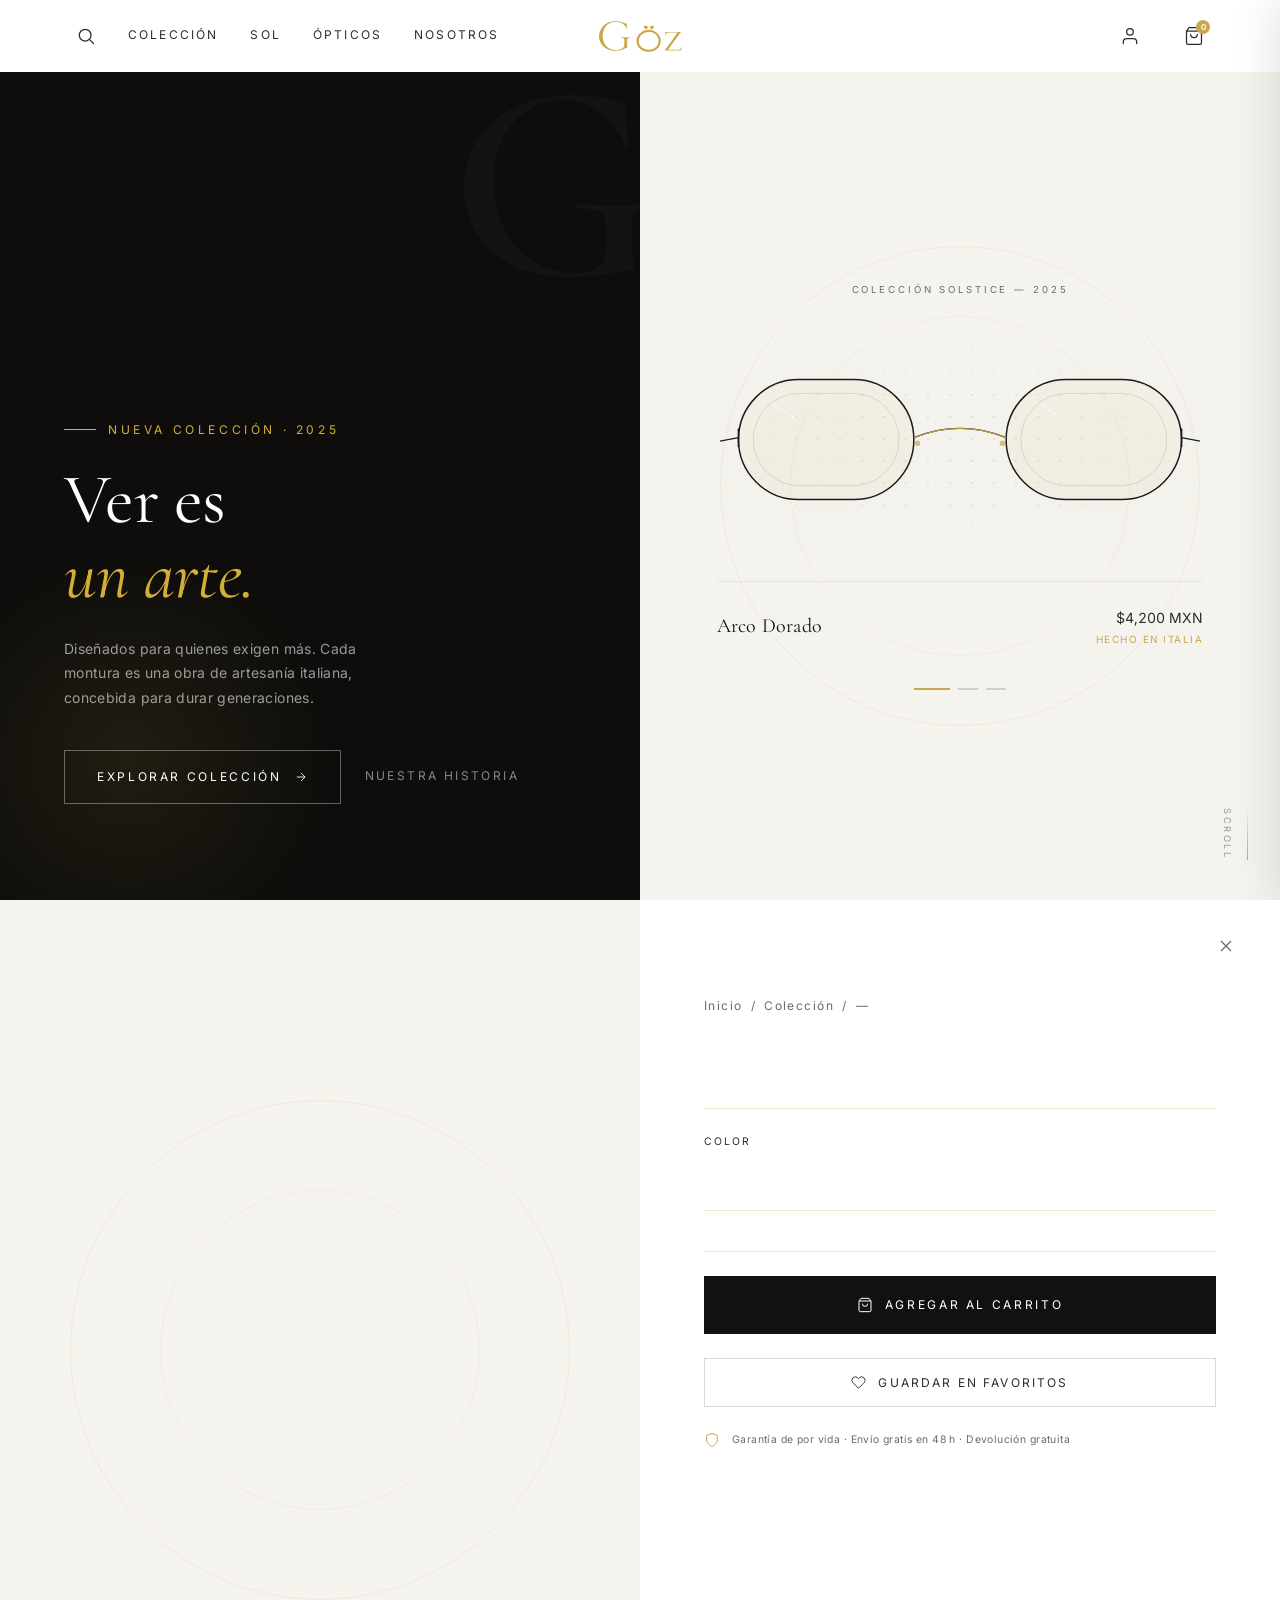
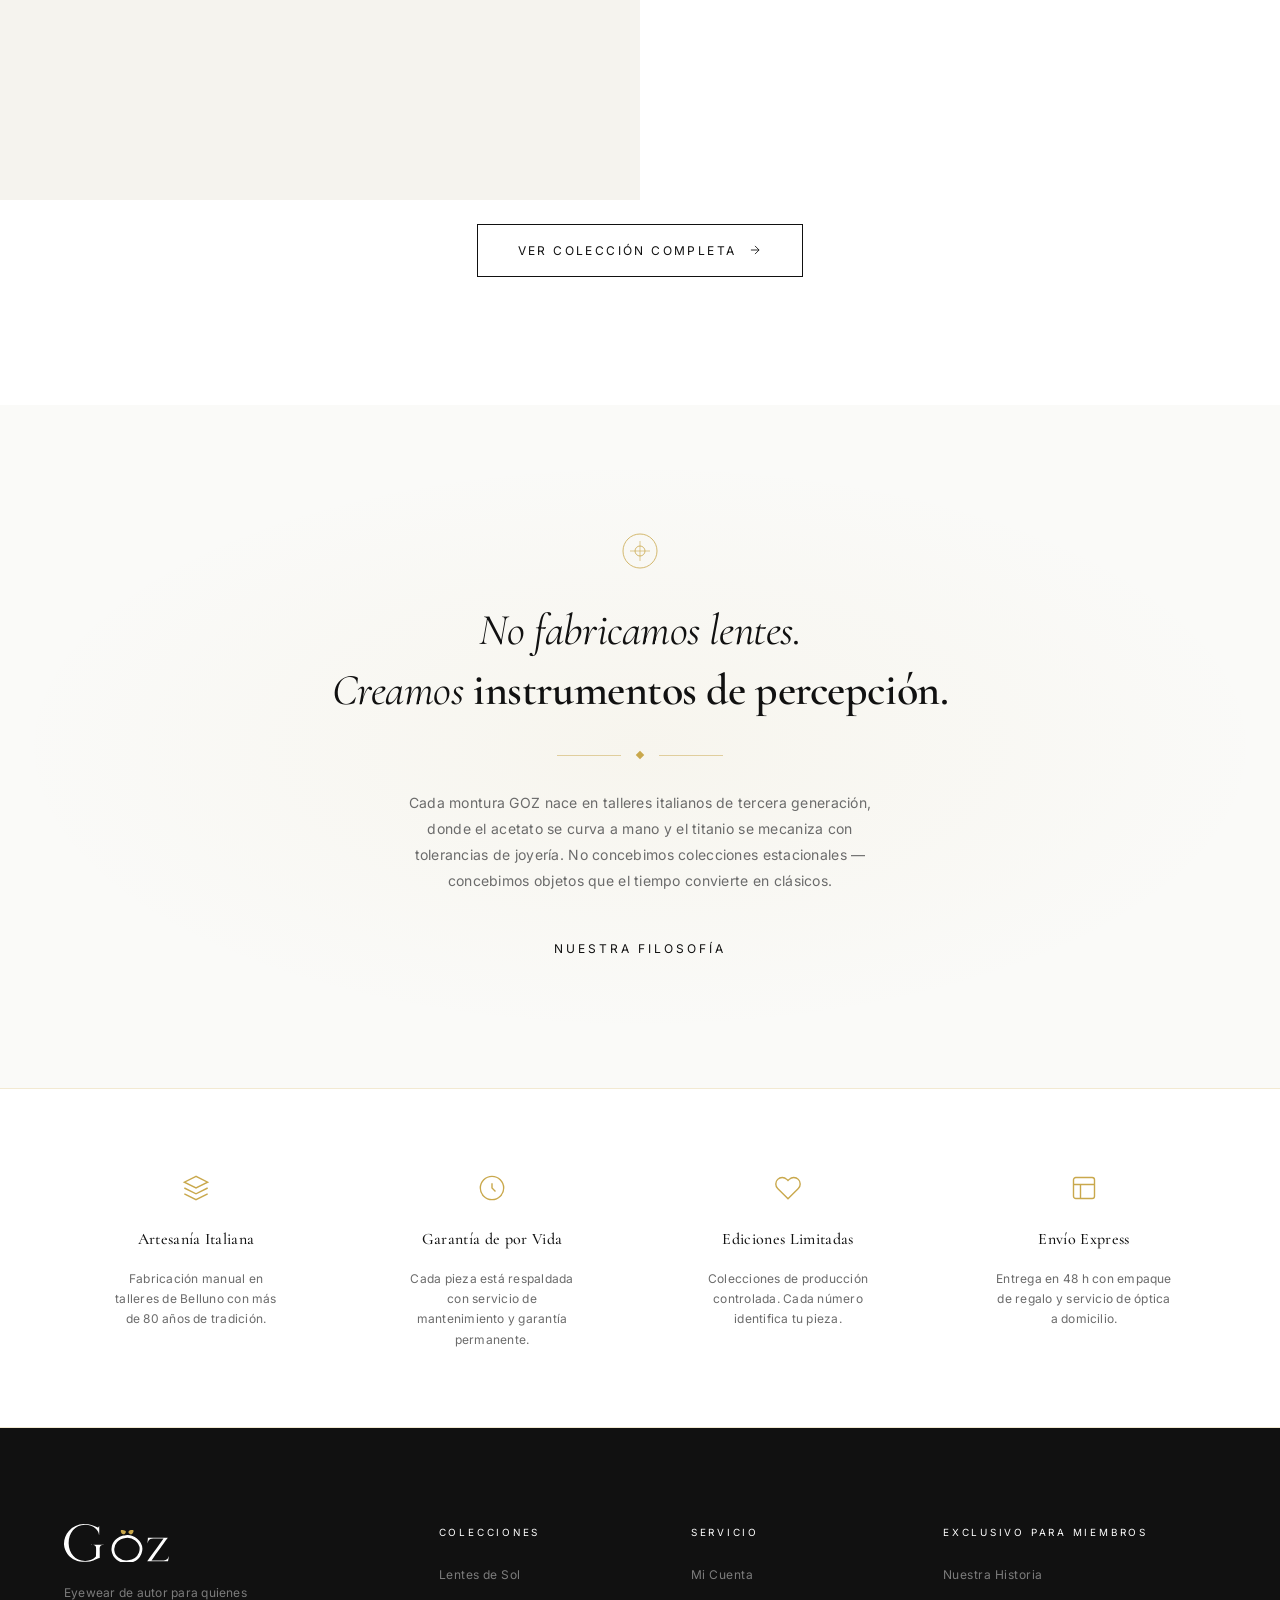
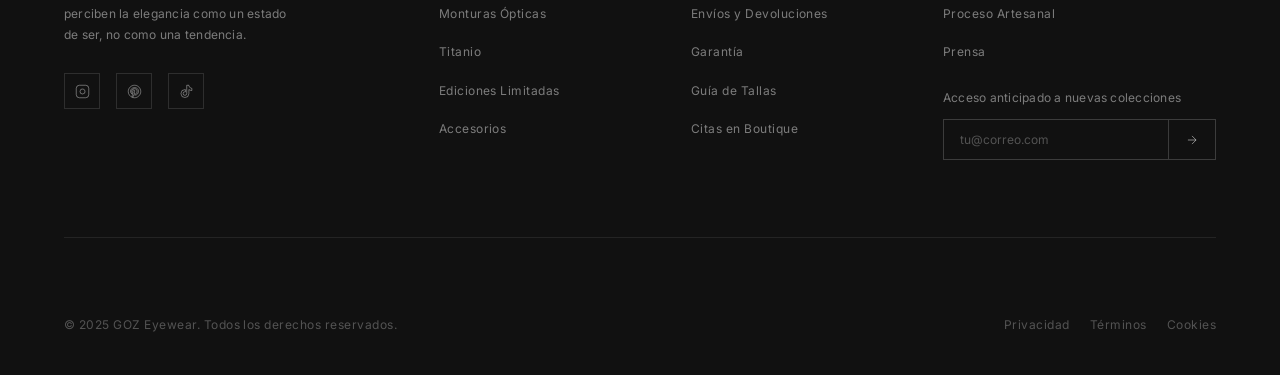
==== commit 7f3be5da: "feat: logo SVG real, coronas mejoradas, carrito, modal y colección con filtros - Logo G Öz real inte" ====
--- a/index.html
+++ b/index.html
@@ -23,6 +23,8 @@
   <link rel="stylesheet" href="css/products.css" />
   <link rel="stylesheet" href="css/manifesto.css" />
   <link rel="stylesheet" href="css/footer.css" />
+  <link rel="stylesheet" href="css/cart.css" />
+  <link rel="stylesheet" href="css/product-modal.css" />
 </head>
 
 <body>
@@ -50,10 +52,20 @@
       </nav>
     </nav>
 
-    <!-- Center: Logo -->
-    <a class="navbar__logo" href="#" aria-label="GOZ — Inicio">
-      <span class="navbar__logo-wordmark">GOZ</span>
-      <span class="navbar__logo-sub">Eyewear</span>
+    <!-- Center: Logo (SVG real) -->
+    <a class="navbar__logo" href="#" aria-label="GÖZ Eyewear — Inicio">
+      <svg class="logo-svg" viewBox="0 0 613 222" fill="none" overflow="visible" xmlns="http://www.w3.org/2000/svg" role="img" aria-label="GÖZ Eyewear">
+        <!-- Ö stroke only (no fill) -->
+        <path d="M359.16 73.1757C379.041 69.9256 405.885 78.2633 420.96 90.9901C477.267 138.515 443.609 212.696 375.508 220.172C354.745 223.35 328.71 214.857 312.337 202.079C297.764 190.782 288.329 174.121 286.118 155.819C280.73 111.26 317.052 77.9761 359.16 73.1757Z" fill="none" stroke="#C9A84C" stroke-width="16" stroke-linejoin="round"/>
+        <!-- G (gold) -->
+        <path d="M114.864 0.353822C143.341 -1.86088 168.997 6.56384 193.889 18.8399C201.487 22.5872 203.265 15.2457 205.435 9.5733C206.129 23.0648 206.258 53.2 205.331 66.3095C204.07 62.6467 203.324 57.7654 202.383 53.8613C200.242 44.9866 193.838 35.6477 187.379 29.2987C169.761 11.9656 147.044 4.85059 122.712 4.96509C62.0384 5.24981 26.215 56.2897 27.1799 113.667C28.1407 170.834 66.9014 217.835 126.511 215.594C150.499 214.687 169.944 207.291 186.508 189.687C187.011 184.201 187.059 176.761 187.265 171.122C187.366 160.952 188.155 145.258 186.792 135.48C184.564 119.488 163.688 125.646 158.271 121.923L158.539 121.087C161.723 120.405 172.346 120.7 176.284 120.678C191.209 120.584 206.134 120.591 221.059 120.7C223.715 120.715 231.526 120.208 232.974 121.672C230.962 124.048 217.915 122.309 213.712 127.207C206.67 135.412 208.685 148.626 208.739 159.096C208.829 172.187 208.851 185.272 208.806 198.363C199.848 198.553 182.304 208.748 171.678 212.636C158.677 217.326 145.062 220.106 131.261 220.872C89.1715 223.627 45.7762 209.575 20.1298 174.594C8.80282 159.145 1.36641 139.931 0.173028 120.754C-1.47468 91.2082 8.69813 62.2205 28.448 40.1836C50.6275 15.1306 81.8912 2.42219 114.864 0.353822Z" fill="#C9A84C"/>
+        <!-- Z (gold) -->
+        <path d="M490.14 80.8008L606.796 80.9214C591.832 99.691 574.491 124.843 560.114 144.615C544.494 166.1 525.452 191.609 511.124 213.493C528.36 214.074 545.952 213.364 563.219 213.658C569.415 213.762 576.597 213.781 582.702 213.125C586.603 212.74 590.436 211.821 594.085 210.407C606.362 205.582 608.254 197.328 612.87 186.686C612.032 195.056 609.601 207.406 608.241 216.089L607.409 217.356C602.057 218.03 576.689 217.558 569.678 217.552L486.117 217.528C490.905 211.576 496.03 204.143 500.414 197.848C526.707 160.057 556.153 123.361 581.637 85.1151C565.686 85.0453 517.406 82.8716 505.264 87.7449C493.073 92.6366 492.595 101.459 488.138 112.044L487.801 112.825C487.721 103.965 490.048 91.84 490.14 80.8008Z" fill="#C9A84C"/>
+        <!-- Right dot (gold) -->
+        <path d="M392.797 35.7532C404.106 34.8084 410.651 35.7398 404.014 50.0071C401.491 55.44 397.23 59.1598 391.37 60.7922C374.777 59.1947 368.084 39.7571 392.797 35.7532Z" fill="#C9A84C"/>
+        <!-- Left dot (gold) -->
+        <path d="M333.198 35.6804C346.675 34.822 373.004 38.2472 355.908 56.6868C339.547 69.0088 327.95 45.3487 333.198 35.6804Z" fill="#C9A84C"/>
+      </svg>
     </a>
 
     <!-- Right: Profile + Cart + Hamburger -->
@@ -123,12 +135,6 @@
         </svg>
       </a>
       <a class="btn-ghost" href="#nosotros">Nuestra Historia</a>
-    </div>
-
-    <!-- Scroll hint -->
-    <div class="hero__scroll" aria-hidden="true">
-      <span>Scroll</span>
-      <div class="hero__scroll-line"></div>
     </div>
   </div>
 
@@ -190,6 +196,12 @@
       </div>
 
     </div>
+
+    <!-- Scroll hint — right panel, contrasts with cream bg -->
+    <div class="hero__scroll" aria-hidden="true">
+      <span>Scroll</span>
+      <div class="hero__scroll-line"></div>
+    </div>
   </div>
 
 </section>
@@ -219,36 +231,39 @@
     </div>
 
     <!-- Grid -->
-    <div class="products__grid" aria-label="Productos destacados">
-
-      <!-- Card 1 -->
-      <article class="product-card" data-category="sol" data-reveal data-reveal-delay="1">
+    <div class="products__grid" aria-label="Productos destacados" id="products-grid">
+
+      <!-- ===================== CARD 1 — Arco Dorado (Hombre) ===================== -->
+      <article class="product-card" data-category="sol" data-gender="male"
+        data-name="Arco Dorado" data-collection="Colección Solstice" data-price="4200"
+        data-desc="Montura oval de acetato italiano con bisagras de barril dorado. Lente polarizado categoría 3. Diseño clásico revisitado para el hombre contemporáneo que no negocia la elegancia."
+        data-material="Acetato italiano" data-lente="Polarizado Cat. 3" data-peso="28g" data-origen="Belluno, Italia"
+        data-colors="#1a1a1a,#C9A84C,#5C4033" data-color-names="Onyx,Gold,Havana"
+        data-reveal data-reveal-delay="1">
         <div class="product-card__img-wrap">
           <span class="product-card__badge">Nuevo</span>
-          <!-- Primary image placeholder -->
           <div class="product-card__img" style="display:flex;align-items:center;justify-content:center;">
-            <svg viewBox="0 0 300 140" style="width:82%; opacity:0.9;" fill="none">
+            <svg viewBox="0 0 300 140" style="width:84%;opacity:0.88;" fill="none">
               <g stroke="#2C2C2C" stroke-width="1.4">
                 <rect x="10" y="30" width="120" height="80" rx="40" fill="rgba(44,44,44,0.05)"/>
                 <rect x="170" y="30" width="120" height="80" rx="40" fill="rgba(44,44,44,0.05)"/>
                 <path d="M130 70 Q150 58 170 70" stroke-width="1.2"/>
-                <line x1="10" y1="70" x2="-5" y2="74" stroke-width="1"/>
-                <line x1="290" y1="70" x2="305" y2="74" stroke-width="1"/>
-                <ellipse cx="70" cy="70" rx="38" ry="24" stroke="rgba(44,44,44,0.2)" stroke-width="0.8"/>
-                <ellipse cx="230" cy="70" rx="38" ry="24" stroke="rgba(44,44,44,0.2)" stroke-width="0.8"/>
-              </g>
-            </svg>
-          </div>
-          <!-- Hover image placeholder -->
+                <line x1="10" y1="70" x2="-5" y2="74"/><line x1="290" y1="70" x2="305" y2="74"/>
+                <ellipse cx="70" cy="70" rx="38" ry="24" stroke="rgba(44,44,44,0.18)" stroke-width="0.8"/>
+                <ellipse cx="230" cy="70" rx="38" ry="24" stroke="rgba(44,44,44,0.18)" stroke-width="0.8"/>
+                <line x1="28" y1="43" x2="40" y2="52" stroke="rgba(180,180,180,0.55)" stroke-width="0.8"/>
+              </g>
+            </svg>
+          </div>
           <div class="product-card__img-hover" style="display:flex;align-items:center;justify-content:center;background:var(--color-cream);">
-            <svg viewBox="0 0 300 140" style="width:82%; opacity:0.75;" fill="none">
+            <svg viewBox="0 0 300 140" style="width:84%;opacity:0.78;" fill="none">
               <g stroke="#C9A84C" stroke-width="1.4">
-                <rect x="10" y="30" width="120" height="80" rx="40" fill="rgba(201,168,76,0.07)"/>
-                <rect x="170" y="30" width="120" height="80" rx="40" fill="rgba(201,168,76,0.07)"/>
+                <rect x="10" y="30" width="120" height="80" rx="40" fill="rgba(201,168,76,0.08)"/>
+                <rect x="170" y="30" width="120" height="80" rx="40" fill="rgba(201,168,76,0.08)"/>
                 <path d="M130 70 Q150 58 170 70" stroke-width="1.2"/>
-                <line x1="10" y1="70" x2="-5" y2="74" stroke-width="1"/>
-                <line x1="290" y1="70" x2="305" y2="74" stroke-width="1"/>
-                <line x1="30" y1="42" x2="44" y2="52" stroke="rgba(201,168,76,0.5)" stroke-width="0.8"/>
+                <line x1="10" y1="70" x2="-5" y2="74"/><line x1="290" y1="70" x2="305" y2="74"/>
+                <circle cx="215" cy="42" r="3" fill="#C9A84C" opacity="0.6"/>
+                <circle cx="85" cy="42" r="3" fill="#C9A84C" opacity="0.6"/>
               </g>
             </svg>
           </div>
@@ -257,12 +272,24 @@
           </button>
         </div>
         <div class="product-card__info">
+          <div class="product-card__crown">
+            <!-- King Crown -->
+            <svg viewBox="0 0 40 28" fill="#C9A84C" width="22" height="15" aria-label="Colección Hombre" xmlns="http://www.w3.org/2000/svg">
+              <path d="M3,24 L3,16.5 L10,7 L15.5,14.5 L20,2 L24.5,14.5 L30,7 L37,16.5 L37,24 Z"/>
+              <rect x="3" y="22.5" width="34" height="4" rx="1.2"/>
+              <circle cx="20" cy="2" r="2.5"/><circle cx="10" cy="7.5" r="2"/><circle cx="30" cy="7.5" r="2"/>
+              <circle cx="3" cy="17" r="1.8"/><circle cx="37" cy="17" r="1.8"/>
+              <ellipse cx="12" cy="24.5" rx="2" ry="1.1" fill="rgba(0,0,0,0.28)"/>
+              <ellipse cx="20" cy="24.5" rx="2" ry="1.1" fill="rgba(0,0,0,0.28)"/>
+              <ellipse cx="28" cy="24.5" rx="2" ry="1.1" fill="rgba(0,0,0,0.28)"/>
+            </svg>
+          </div>
           <span class="product-card__collection">Colección Solstice</span>
           <h3 class="product-card__name">Arco Dorado</h3>
           <div class="product-card__meta">
             <span class="product-card__price">$4,200 MXN</span>
             <div class="product-card__colors" aria-label="Colores disponibles">
-              <span class="color-swatch" style="background:#1a1a1a;" title="Onyx"></span>
+              <span class="color-swatch is-active" style="background:#1a1a1a;" title="Onyx"></span>
               <span class="color-swatch" style="background:#C9A84C;" title="Gold"></span>
               <span class="color-swatch" style="background:#5C4033;" title="Havana"></span>
             </div>
@@ -271,30 +298,33 @@
         </div>
       </article>
 
-      <!-- Card 2 -->
-      <article class="product-card" data-category="optico" data-reveal data-reveal-delay="2">
+      <!-- ===================== CARD 2 — Meridian Square (Mujer) ===================== -->
+      <article class="product-card" data-category="optico" data-gender="female"
+        data-name="Meridian Square" data-collection="Colección Archive" data-price="3600"
+        data-desc="Montura cuadrada de acetato con acetato bicolor y detalles en metal. Lente oftálmico CR-39. Un clásico arquitectónico reinventado con perspectiva femenina y precisión artesanal."
+        data-material="Acetato bicolor" data-lente="Oftálmico CR-39" data-peso="24g" data-origen="Belluno, Italia"
+        data-colors="#8B7355,#1a1a1a,#E8DCCC" data-color-names="Camel,Onyx,Nude"
+        data-reveal data-reveal-delay="2">
         <div class="product-card__img-wrap">
           <div class="product-card__img" style="display:flex;align-items:center;justify-content:center;">
-            <svg viewBox="0 0 300 140" style="width:82%; opacity:0.9;" fill="none">
+            <svg viewBox="0 0 300 140" style="width:84%;opacity:0.88;" fill="none">
               <g stroke="#2C2C2C" stroke-width="1.4">
-                <rect x="20" y="35" width="110" height="70" rx="12" fill="rgba(44,44,44,0.05)"/>
-                <rect x="170" y="35" width="110" height="70" rx="12" fill="rgba(44,44,44,0.05)"/>
+                <rect x="20" y="35" width="110" height="70" rx="10" fill="rgba(44,44,44,0.05)"/>
+                <rect x="170" y="35" width="110" height="70" rx="10" fill="rgba(44,44,44,0.05)"/>
                 <line x1="130" y1="70" x2="170" y2="70" stroke-width="1.2"/>
-                <line x1="20" y1="70" x2="2" y2="74" stroke-width="1"/>
-                <line x1="280" y1="70" x2="298" y2="74" stroke-width="1"/>
-                <rect x="30" y="44" width="90" height="52" rx="8" stroke="rgba(44,44,44,0.18)" stroke-width="0.8"/>
-                <rect x="180" y="44" width="90" height="52" rx="8" stroke="rgba(44,44,44,0.18)" stroke-width="0.8"/>
+                <line x1="20" y1="70" x2="2" y2="74"/><line x1="280" y1="70" x2="298" y2="74"/>
+                <rect x="30" y="44" width="90" height="52" rx="6" stroke="rgba(44,44,44,0.15)" stroke-width="0.8"/>
+                <rect x="180" y="44" width="90" height="52" rx="6" stroke="rgba(44,44,44,0.15)" stroke-width="0.8"/>
               </g>
             </svg>
           </div>
           <div class="product-card__img-hover" style="display:flex;align-items:center;justify-content:center;background:var(--color-cream);">
-            <svg viewBox="0 0 300 140" style="width:82%; opacity:0.75;" fill="none">
+            <svg viewBox="0 0 300 140" style="width:84%;opacity:0.78;" fill="none">
               <g stroke="#C9A84C" stroke-width="1.4">
-                <rect x="20" y="35" width="110" height="70" rx="12" fill="rgba(201,168,76,0.07)"/>
-                <rect x="170" y="35" width="110" height="70" rx="12" fill="rgba(201,168,76,0.07)"/>
+                <rect x="20" y="35" width="110" height="70" rx="10" fill="rgba(201,168,76,0.08)"/>
+                <rect x="170" y="35" width="110" height="70" rx="10" fill="rgba(201,168,76,0.08)"/>
                 <line x1="130" y1="70" x2="170" y2="70" stroke-width="1.2"/>
-                <line x1="20" y1="70" x2="2" y2="74" stroke-width="1"/>
-                <line x1="280" y1="70" x2="298" y2="74" stroke-width="1"/>
+                <line x1="20" y1="70" x2="2" y2="74"/><line x1="280" y1="70" x2="298" y2="74"/>
               </g>
             </svg>
           </div>
@@ -303,45 +333,62 @@
           </button>
         </div>
         <div class="product-card__info">
+          <div class="product-card__crown">
+            <!-- Queen Crown -->
+            <svg viewBox="0 0 40 28" fill="#C9A84C" width="22" height="15" aria-label="Colección Mujer" xmlns="http://www.w3.org/2000/svg">
+              <path d="M3,24 Q3,14 9,9 Q12.5,6.5 15,11 Q17,4 20,2 Q23,4 25,11 Q27.5,6.5 31,9 Q37,14 37,24 Z"/>
+              <rect x="3" y="22.5" width="34" height="4" rx="1.2"/>
+              <circle cx="20" cy="2" r="2.5"/><circle cx="9" cy="9.5" r="2"/><circle cx="31" cy="9.5" r="2"/>
+              <circle cx="15" cy="11.5" r="1.5"/><circle cx="25" cy="11.5" r="1.5"/>
+              <ellipse cx="12" cy="24.5" rx="2" ry="1.1" fill="rgba(0,0,0,0.28)"/>
+              <ellipse cx="20" cy="24.5" rx="2" ry="1.1" fill="rgba(0,0,0,0.28)"/>
+              <ellipse cx="28" cy="24.5" rx="2" ry="1.1" fill="rgba(0,0,0,0.28)"/>
+            </svg>
+          </div>
           <span class="product-card__collection">Colección Archive</span>
           <h3 class="product-card__name">Meridian Square</h3>
           <div class="product-card__meta">
             <span class="product-card__price">$3,600 MXN</span>
             <div class="product-card__colors" aria-label="Colores disponibles">
-              <span class="color-swatch" style="background:#8B7355;" title="Camel"></span>
+              <span class="color-swatch is-active" style="background:#8B7355;" title="Camel"></span>
               <span class="color-swatch" style="background:#1a1a1a;" title="Onyx"></span>
+              <span class="color-swatch" style="background:#E8DCCC;" title="Nude"></span>
             </div>
           </div>
           <button class="product-card__add">Agregar al Carrito</button>
         </div>
       </article>
 
-      <!-- Card 3 -->
-      <article class="product-card" data-category="titanio" data-reveal data-reveal-delay="3">
+      <!-- ===================== CARD 3 — Aviador Zénith (Hombre) ===================== -->
+      <article class="product-card" data-category="titanio" data-gender="male"
+        data-name="Aviador Zénith" data-collection="Titanio — Edición Limitada" data-price="6800"
+        data-desc="Aviador de titanio aeroespacial grado 5. Ultraligero a 22 gramos. Lente de cristal mineral con tratamiento multicapa anti-reflejo. Solo 250 piezas numeradas en el mundo."
+        data-material="Titanio grado 5" data-lente="Cristal mineral AR" data-peso="22g" data-origen="Sabae, Japón"
+        data-colors="#C9A84C,#B5B5B5,#1a1a1a" data-color-names="Gold,Silver,Gunmetal"
+        data-reveal data-reveal-delay="3">
         <div class="product-card__img-wrap">
           <span class="product-card__badge" style="background:var(--color-gold);color:#fff;">Exclusivo</span>
           <div class="product-card__img" style="display:flex;align-items:center;justify-content:center;">
-            <svg viewBox="0 0 300 140" style="width:82%; opacity:0.9;" fill="none">
+            <svg viewBox="0 0 300 140" style="width:84%;opacity:0.88;" fill="none">
               <g stroke="#2C2C2C" stroke-width="1.4">
-                <ellipse cx="80" cy="70" rx="65" ry="45" fill="rgba(44,44,44,0.05)"/>
-                <ellipse cx="220" cy="70" rx="65" ry="45" fill="rgba(44,44,44,0.05)"/>
+                <ellipse cx="80" cy="70" rx="65" ry="42" fill="rgba(44,44,44,0.05)"/>
+                <ellipse cx="220" cy="70" rx="65" ry="42" fill="rgba(44,44,44,0.05)"/>
                 <path d="M145 70 Q150 60 155 70" stroke-width="1.2"/>
-                <line x1="15" y1="70" x2="-2" y2="73" stroke-width="1"/>
-                <line x1="285" y1="70" x2="302" y2="73" stroke-width="1"/>
-                <ellipse cx="80" cy="70" rx="48" ry="32" stroke="rgba(44,44,44,0.18)" stroke-width="0.8"/>
-                <ellipse cx="220" cy="70" rx="48" ry="32" stroke="rgba(44,44,44,0.18)" stroke-width="0.8"/>
-                <line x1="38" y1="43" x2="50" y2="52" stroke="rgba(200,200,200,0.6)" stroke-width="0.8"/>
+                <line x1="15" y1="70" x2="-2" y2="73"/><line x1="285" y1="70" x2="302" y2="73"/>
+                <ellipse cx="80" cy="70" rx="48" ry="30" stroke="rgba(44,44,44,0.15)" stroke-width="0.8"/>
+                <ellipse cx="220" cy="70" rx="48" ry="30" stroke="rgba(44,44,44,0.15)" stroke-width="0.8"/>
+                <line x1="38" y1="42" x2="52" y2="52" stroke="rgba(200,200,200,0.6)" stroke-width="0.9"/>
+                <line x1="178" y1="42" x2="192" y2="52" stroke="rgba(200,200,200,0.6)" stroke-width="0.9"/>
               </g>
             </svg>
           </div>
           <div class="product-card__img-hover" style="display:flex;align-items:center;justify-content:center;background:var(--color-cream);">
-            <svg viewBox="0 0 300 140" style="width:82%; opacity:0.75;" fill="none">
+            <svg viewBox="0 0 300 140" style="width:84%;opacity:0.78;" fill="none">
               <g stroke="#C9A84C" stroke-width="1.4">
-                <ellipse cx="80" cy="70" rx="65" ry="45" fill="rgba(201,168,76,0.07)"/>
-                <ellipse cx="220" cy="70" rx="65" ry="45" fill="rgba(201,168,76,0.07)"/>
+                <ellipse cx="80" cy="70" rx="65" ry="42" fill="rgba(201,168,76,0.08)"/>
+                <ellipse cx="220" cy="70" rx="65" ry="42" fill="rgba(201,168,76,0.08)"/>
                 <path d="M145 70 Q150 60 155 70" stroke-width="1.2"/>
-                <line x1="15" y1="70" x2="-2" y2="73" stroke-width="1"/>
-                <line x1="285" y1="70" x2="302" y2="73" stroke-width="1"/>
+                <line x1="15" y1="70" x2="-2" y2="73"/><line x1="285" y1="70" x2="302" y2="73"/>
               </g>
             </svg>
           </div>
@@ -350,42 +397,58 @@
           </button>
         </div>
         <div class="product-card__info">
-          <span class="product-card__collection">Titanio — Edición Limitada</span>
+          <div class="product-card__crown">
+            <!-- King Crown -->
+            <svg viewBox="0 0 40 28" fill="#C9A84C" width="22" height="15" aria-label="Colección Hombre" xmlns="http://www.w3.org/2000/svg">
+              <path d="M3,24 L3,16.5 L10,7 L15.5,14.5 L20,2 L24.5,14.5 L30,7 L37,16.5 L37,24 Z"/>
+              <rect x="3" y="22.5" width="34" height="4" rx="1.2"/>
+              <circle cx="20" cy="2" r="2.5"/><circle cx="10" cy="7.5" r="2"/><circle cx="30" cy="7.5" r="2"/>
+              <circle cx="3" cy="17" r="1.8"/><circle cx="37" cy="17" r="1.8"/>
+              <ellipse cx="12" cy="24.5" rx="2" ry="1.1" fill="rgba(0,0,0,0.28)"/>
+              <ellipse cx="20" cy="24.5" rx="2" ry="1.1" fill="rgba(0,0,0,0.28)"/>
+              <ellipse cx="28" cy="24.5" rx="2" ry="1.1" fill="rgba(0,0,0,0.28)"/>
+            </svg>
+          </div>
+          <span class="product-card__collection">Titanio — Ed. Limitada</span>
           <h3 class="product-card__name">Aviador Zénith</h3>
           <div class="product-card__meta">
             <span class="product-card__price">$6,800 MXN</span>
             <div class="product-card__colors" aria-label="Colores disponibles">
-              <span class="color-swatch" style="background:#C9A84C;" title="Gold"></span>
+              <span class="color-swatch is-active" style="background:#C9A84C;" title="Gold"></span>
               <span class="color-swatch" style="background:#B5B5B5;" title="Silver"></span>
+              <span class="color-swatch" style="background:#1a1a1a;" title="Gunmetal"></span>
             </div>
           </div>
           <button class="product-card__add">Agregar al Carrito</button>
         </div>
       </article>
 
-      <!-- Card 4 -->
-      <article class="product-card" data-category="sol" data-reveal data-reveal-delay="4">
+      <!-- ===================== CARD 4 — Eclipse Oval (Mujer) ===================== -->
+      <article class="product-card" data-category="sol" data-gender="female"
+        data-name="Eclipse Oval" data-collection="Colección Solstice" data-price="3900"
+        data-desc="Montura oval cat-eye en acetato japonés premium. Lente polarizado con tratamiento espejo dorado. La pieza definitiva para quienes dominan cada entrada con gracia e intención."
+        data-material="Acetato japonés" data-lente="Polarizado espejo" data-peso="26g" data-origen="Sabae, Japón"
+        data-colors="#1a1a1a,#5C4033,#C9A84C" data-color-names="Onyx,Havana,Gold"
+        data-reveal data-reveal-delay="4">
         <div class="product-card__img-wrap">
           <div class="product-card__img" style="display:flex;align-items:center;justify-content:center;">
-            <svg viewBox="0 0 300 140" style="width:82%; opacity:0.9;" fill="none">
+            <svg viewBox="0 0 300 140" style="width:84%;opacity:0.88;" fill="none">
               <g stroke="#2C2C2C" stroke-width="1.4">
-                <rect x="15" y="40" width="120" height="60" rx="30" fill="rgba(44,44,44,0.05)"/>
-                <rect x="165" y="40" width="120" height="60" rx="30" fill="rgba(44,44,44,0.05)"/>
-                <path d="M135 70 Q150 60 165 70" stroke-width="1.2"/>
-                <line x1="15" y1="70" x2="-2" y2="73" stroke-width="1"/>
-                <line x1="285" y1="70" x2="302" y2="73" stroke-width="1"/>
-                <line x1="30" y1="50" x2="43" y2="58" stroke="rgba(200,200,200,0.5)" stroke-width="0.8"/>
+                <path d="M15 70 Q15 35 75 35 Q135 35 130 70 Q135 105 75 105 Q15 105 15 70Z" fill="rgba(44,44,44,0.05)"/>
+                <path d="M170 70 Q170 35 230 35 Q285 35 285 70 Q285 105 230 105 Q170 105 170 70Z" fill="rgba(44,44,44,0.05)"/>
+                <path d="M130 70 Q150 60 170 70" stroke-width="1.2"/>
+                <line x1="15" y1="70" x2="-2" y2="73"/><line x1="285" y1="70" x2="302" y2="73"/>
+                <line x1="30" y1="46" x2="44" y2="56" stroke="rgba(180,180,180,0.55)" stroke-width="0.9"/>
               </g>
             </svg>
           </div>
           <div class="product-card__img-hover" style="display:flex;align-items:center;justify-content:center;background:var(--color-cream);">
-            <svg viewBox="0 0 300 140" style="width:82%; opacity:0.75;" fill="none">
+            <svg viewBox="0 0 300 140" style="width:84%;opacity:0.78;" fill="none">
               <g stroke="#C9A84C" stroke-width="1.4">
-                <rect x="15" y="40" width="120" height="60" rx="30" fill="rgba(201,168,76,0.07)"/>
-                <rect x="165" y="40" width="120" height="60" rx="30" fill="rgba(201,168,76,0.07)"/>
-                <path d="M135 70 Q150 60 165 70" stroke-width="1.2"/>
-                <line x1="15" y1="70" x2="-2" y2="73" stroke-width="1"/>
-                <line x1="285" y1="70" x2="302" y2="73" stroke-width="1"/>
+                <path d="M15 70 Q15 35 75 35 Q135 35 130 70 Q135 105 75 105 Q15 105 15 70Z" fill="rgba(201,168,76,0.08)"/>
+                <path d="M170 70 Q170 35 230 35 Q285 35 285 70 Q285 105 230 105 Q170 105 170 70Z" fill="rgba(201,168,76,0.08)"/>
+                <path d="M130 70 Q150 60 170 70" stroke-width="1.2"/>
+                <line x1="15" y1="70" x2="-2" y2="73"/><line x1="285" y1="70" x2="302" y2="73"/>
               </g>
             </svg>
           </div>
@@ -394,12 +457,24 @@
           </button>
         </div>
         <div class="product-card__info">
+          <div class="product-card__crown">
+            <!-- Queen Crown -->
+            <svg viewBox="0 0 40 28" fill="#C9A84C" width="22" height="15" aria-label="Colección Mujer" xmlns="http://www.w3.org/2000/svg">
+              <path d="M3,24 Q3,14 9,9 Q12.5,6.5 15,11 Q17,4 20,2 Q23,4 25,11 Q27.5,6.5 31,9 Q37,14 37,24 Z"/>
+              <rect x="3" y="22.5" width="34" height="4" rx="1.2"/>
+              <circle cx="20" cy="2" r="2.5"/><circle cx="9" cy="9.5" r="2"/><circle cx="31" cy="9.5" r="2"/>
+              <circle cx="15" cy="11.5" r="1.5"/><circle cx="25" cy="11.5" r="1.5"/>
+              <ellipse cx="12" cy="24.5" rx="2" ry="1.1" fill="rgba(0,0,0,0.28)"/>
+              <ellipse cx="20" cy="24.5" rx="2" ry="1.1" fill="rgba(0,0,0,0.28)"/>
+              <ellipse cx="28" cy="24.5" rx="2" ry="1.1" fill="rgba(0,0,0,0.28)"/>
+            </svg>
+          </div>
           <span class="product-card__collection">Colección Solstice</span>
           <h3 class="product-card__name">Eclipse Oval</h3>
           <div class="product-card__meta">
             <span class="product-card__price">$3,900 MXN</span>
             <div class="product-card__colors" aria-label="Colores disponibles">
-              <span class="color-swatch" style="background:#1a1a1a;" title="Onyx"></span>
+              <span class="color-swatch is-active" style="background:#1a1a1a;" title="Onyx"></span>
               <span class="color-swatch" style="background:#5C4033;" title="Havana"></span>
               <span class="color-swatch" style="background:#C9A84C;" title="Gold"></span>
             </div>
@@ -408,16 +483,266 @@
         </div>
       </article>
 
+      <!-- ===================== CARD 5 — Luna Cat (Mujer) — OCULTA ===================== -->
+      <article class="product-card is-hidden" data-category="sol" data-gender="female"
+        data-name="Luna Cat" data-collection="Colección Noctis" data-price="4500"
+        data-desc="Cat-eye de acetato con punta elevada y detalle dorado en las patillas. Lente degradado polarizado. Diseñado para quien lleva la audacia como segunda piel."
+        data-material="Acetato italiano" data-lente="Degradado polarizado" data-peso="27g" data-origen="Belluno, Italia"
+        data-colors="#2C1810,#C9A84C,#1a1a1a" data-color-names="Tortoise,Gold,Onyx">
+        <div class="product-card__img-wrap">
+          <span class="product-card__badge" style="background:#2C1810;color:#C9A84C;">Noctis</span>
+          <div class="product-card__img" style="display:flex;align-items:center;justify-content:center;">
+            <svg viewBox="0 0 300 140" style="width:84%;opacity:0.88;" fill="none">
+              <g stroke="#2C2C2C" stroke-width="1.4">
+                <!-- Cat-eye left: lower left, higher right -->
+                <path d="M10 80 Q10 40 70 35 Q128 30 128 70 Q128 100 70 105 Q10 108 10 80Z" fill="rgba(44,44,44,0.05)"/>
+                <path d="M172 70 Q172 30 230 35 Q290 40 290 80 Q290 108 230 105 Q172 100 172 70Z" fill="rgba(44,44,44,0.05)"/>
+                <path d="M128 70 Q150 58 172 70" stroke-width="1.2"/>
+                <line x1="10" y1="80" x2="-4" y2="84"/><line x1="290" y1="80" x2="304" y2="84"/>
+              </g>
+            </svg>
+          </div>
+          <div class="product-card__img-hover" style="display:flex;align-items:center;justify-content:center;background:var(--color-cream);">
+            <svg viewBox="0 0 300 140" style="width:84%;opacity:0.78;" fill="none">
+              <g stroke="#C9A84C" stroke-width="1.4">
+                <path d="M10 80 Q10 40 70 35 Q128 30 128 70 Q128 100 70 105 Q10 108 10 80Z" fill="rgba(201,168,76,0.08)"/>
+                <path d="M172 70 Q172 30 230 35 Q290 40 290 80 Q290 108 230 105 Q172 100 172 70Z" fill="rgba(201,168,76,0.08)"/>
+                <path d="M128 70 Q150 58 172 70" stroke-width="1.2"/>
+                <line x1="10" y1="80" x2="-4" y2="84"/><line x1="290" y1="80" x2="304" y2="84"/>
+              </g>
+            </svg>
+          </div>
+          <button class="product-card__wish" aria-label="Agregar a favoritos">
+            <svg viewBox="0 0 24 24" aria-hidden="true"><path d="M20.84 4.61a5.5 5.5 0 0 0-7.78 0L12 5.67l-1.06-1.06a5.5 5.5 0 0 0-7.78 7.78l1.06 1.06L12 21.23l7.78-7.78 1.06-1.06a5.5 5.5 0 0 0 0-7.78z"/></svg>
+          </button>
+        </div>
+        <div class="product-card__info">
+          <div class="product-card__crown">
+            <!-- Queen Crown -->
+            <svg viewBox="0 0 40 28" fill="#C9A84C" width="22" height="15" aria-label="Colección Mujer" xmlns="http://www.w3.org/2000/svg">
+              <path d="M3,24 Q3,14 9,9 Q12.5,6.5 15,11 Q17,4 20,2 Q23,4 25,11 Q27.5,6.5 31,9 Q37,14 37,24 Z"/>
+              <rect x="3" y="22.5" width="34" height="4" rx="1.2"/>
+              <circle cx="20" cy="2" r="2.5"/><circle cx="9" cy="9.5" r="2"/><circle cx="31" cy="9.5" r="2"/>
+              <circle cx="15" cy="11.5" r="1.5"/><circle cx="25" cy="11.5" r="1.5"/>
+              <ellipse cx="12" cy="24.5" rx="2" ry="1.1" fill="rgba(0,0,0,0.28)"/>
+              <ellipse cx="20" cy="24.5" rx="2" ry="1.1" fill="rgba(0,0,0,0.28)"/>
+              <ellipse cx="28" cy="24.5" rx="2" ry="1.1" fill="rgba(0,0,0,0.28)"/>
+            </svg>
+          </div>
+          <span class="product-card__collection">Colección Noctis</span>
+          <h3 class="product-card__name">Luna Cat</h3>
+          <div class="product-card__meta">
+            <span class="product-card__price">$4,500 MXN</span>
+            <div class="product-card__colors" aria-label="Colores disponibles">
+              <span class="color-swatch is-active" style="background:#2C1810;" title="Tortoise"></span>
+              <span class="color-swatch" style="background:#C9A84C;" title="Gold"></span>
+              <span class="color-swatch" style="background:#1a1a1a;" title="Onyx"></span>
+            </div>
+          </div>
+          <button class="product-card__add">Agregar al Carrito</button>
+        </div>
+      </article>
+
+      <!-- ===================== CARD 6 — Navigator Pro (Hombre) — OCULTA ===================== -->
+      <article class="product-card is-hidden" data-category="sol" data-gender="male"
+        data-name="Navigator Pro" data-collection="Colección Archive" data-price="5200"
+        data-desc="Piloto de gran formato con lente espejo plano. Montura de acetato grueso con bisagras de titanio. Una declaración de autoridad para el hombre que traza su propio rumbo."
+        data-material="Acetato grueso + titanio" data-lente="Espejo plano Cat. 4" data-peso="32g" data-origen="Belluno, Italia"
+        data-colors="#1a1a1a,#3D2B1F,#B5B5B5" data-color-names="Onyx,Espresso,Silver">
+        <div class="product-card__img-wrap">
+          <div class="product-card__img" style="display:flex;align-items:center;justify-content:center;">
+            <svg viewBox="0 0 300 140" style="width:84%;opacity:0.88;" fill="none">
+              <g stroke="#2C2C2C" stroke-width="1.6">
+                <rect x="8" y="38" width="128" height="64" rx="6" fill="rgba(44,44,44,0.06)"/>
+                <rect x="164" y="38" width="128" height="64" rx="6" fill="rgba(44,44,44,0.06)"/>
+                <line x1="136" y1="70" x2="164" y2="70" stroke-width="1.3"/>
+                <line x1="8" y1="70" x2="-6" y2="73"/><line x1="292" y1="70" x2="306" y2="73"/>
+                <rect x="18" y="48" width="108" height="44" rx="4" stroke="rgba(44,44,44,0.15)" stroke-width="0.8"/>
+                <rect x="174" y="48" width="108" height="44" rx="4" stroke="rgba(44,44,44,0.15)" stroke-width="0.8"/>
+                <line x1="22" y1="52" x2="40" y2="64" stroke="rgba(180,180,180,0.5)" stroke-width="0.9"/>
+              </g>
+            </svg>
+          </div>
+          <div class="product-card__img-hover" style="display:flex;align-items:center;justify-content:center;background:var(--color-cream);">
+            <svg viewBox="0 0 300 140" style="width:84%;opacity:0.78;" fill="none">
+              <g stroke="#C9A84C" stroke-width="1.6">
+                <rect x="8" y="38" width="128" height="64" rx="6" fill="rgba(201,168,76,0.08)"/>
+                <rect x="164" y="38" width="128" height="64" rx="6" fill="rgba(201,168,76,0.08)"/>
+                <line x1="136" y1="70" x2="164" y2="70" stroke-width="1.3"/>
+                <line x1="8" y1="70" x2="-6" y2="73"/><line x1="292" y1="70" x2="306" y2="73"/>
+              </g>
+            </svg>
+          </div>
+          <button class="product-card__wish" aria-label="Agregar a favoritos">
+            <svg viewBox="0 0 24 24" aria-hidden="true"><path d="M20.84 4.61a5.5 5.5 0 0 0-7.78 0L12 5.67l-1.06-1.06a5.5 5.5 0 0 0-7.78 7.78l1.06 1.06L12 21.23l7.78-7.78 1.06-1.06a5.5 5.5 0 0 0 0-7.78z"/></svg>
+          </button>
+        </div>
+        <div class="product-card__info">
+          <div class="product-card__crown">
+            <!-- King Crown -->
+            <svg viewBox="0 0 40 28" fill="#C9A84C" width="22" height="15" aria-label="Colección Hombre" xmlns="http://www.w3.org/2000/svg">
+              <path d="M3,24 L3,16.5 L10,7 L15.5,14.5 L20,2 L24.5,14.5 L30,7 L37,16.5 L37,24 Z"/>
+              <rect x="3" y="22.5" width="34" height="4" rx="1.2"/>
+              <circle cx="20" cy="2" r="2.5"/><circle cx="10" cy="7.5" r="2"/><circle cx="30" cy="7.5" r="2"/>
+              <circle cx="3" cy="17" r="1.8"/><circle cx="37" cy="17" r="1.8"/>
+              <ellipse cx="12" cy="24.5" rx="2" ry="1.1" fill="rgba(0,0,0,0.28)"/>
+              <ellipse cx="20" cy="24.5" rx="2" ry="1.1" fill="rgba(0,0,0,0.28)"/>
+              <ellipse cx="28" cy="24.5" rx="2" ry="1.1" fill="rgba(0,0,0,0.28)"/>
+            </svg>
+          </div>
+          <span class="product-card__collection">Colección Archive</span>
+          <h3 class="product-card__name">Navigator Pro</h3>
+          <div class="product-card__meta">
+            <span class="product-card__price">$5,200 MXN</span>
+            <div class="product-card__colors" aria-label="Colores disponibles">
+              <span class="color-swatch is-active" style="background:#1a1a1a;" title="Onyx"></span>
+              <span class="color-swatch" style="background:#3D2B1F;" title="Espresso"></span>
+              <span class="color-swatch" style="background:#B5B5B5;" title="Silver"></span>
+            </div>
+          </div>
+          <button class="product-card__add">Agregar al Carrito</button>
+        </div>
+      </article>
+
+      <!-- ===================== CARD 7 — Aura Round (Mujer) — OCULTA ===================== -->
+      <article class="product-card is-hidden" data-category="optico" data-gender="female"
+        data-name="Aura Round" data-collection="Colección Noctis" data-price="3200"
+        data-desc="Montura redonda de acetato fino con puente keyhole en metal dorado. Lente oftálmico de alta definición. Delicadeza y precisión para la mujer que define su propio estilo."
+        data-material="Acetato fino + metal" data-lente="Oftálmico HD" data-peso="21g" data-origen="Belluno, Italia"
+        data-colors="#E8DCCC,#C9A84C,#F5C6C6" data-color-names="Nude,Gold,Rosa">
+        <div class="product-card__img-wrap">
+          <div class="product-card__img" style="display:flex;align-items:center;justify-content:center;">
+            <svg viewBox="0 0 300 140" style="width:84%;opacity:0.88;" fill="none">
+              <g stroke="#2C2C2C" stroke-width="1.4">
+                <circle cx="75" cy="70" r="52" fill="rgba(44,44,44,0.05)"/>
+                <circle cx="225" cy="70" r="52" fill="rgba(44,44,44,0.05)"/>
+                <path d="M127 70 Q150 60 173 70" stroke-width="1.2"/>
+                <line x1="23" y1="70" x2="6" y2="73"/><line x1="277" y1="70" x2="294" y2="73"/>
+                <circle cx="75" cy="70" r="38" stroke="rgba(44,44,44,0.15)" stroke-width="0.8"/>
+                <circle cx="225" cy="70" r="38" stroke="rgba(44,44,44,0.15)" stroke-width="0.8"/>
+              </g>
+            </svg>
+          </div>
+          <div class="product-card__img-hover" style="display:flex;align-items:center;justify-content:center;background:var(--color-cream);">
+            <svg viewBox="0 0 300 140" style="width:84%;opacity:0.78;" fill="none">
+              <g stroke="#C9A84C" stroke-width="1.4">
+                <circle cx="75" cy="70" r="52" fill="rgba(201,168,76,0.08)"/>
+                <circle cx="225" cy="70" r="52" fill="rgba(201,168,76,0.08)"/>
+                <path d="M127 70 Q150 60 173 70" stroke-width="1.2"/>
+                <line x1="23" y1="70" x2="6" y2="73"/><line x1="277" y1="70" x2="294" y2="73"/>
+              </g>
+            </svg>
+          </div>
+          <button class="product-card__wish" aria-label="Agregar a favoritos">
+            <svg viewBox="0 0 24 24" aria-hidden="true"><path d="M20.84 4.61a5.5 5.5 0 0 0-7.78 0L12 5.67l-1.06-1.06a5.5 5.5 0 0 0-7.78 7.78l1.06 1.06L12 21.23l7.78-7.78 1.06-1.06a5.5 5.5 0 0 0 0-7.78z"/></svg>
+          </button>
+        </div>
+        <div class="product-card__info">
+          <div class="product-card__crown">
+            <!-- Queen Crown -->
+            <svg viewBox="0 0 40 28" fill="#C9A84C" width="22" height="15" aria-label="Colección Mujer" xmlns="http://www.w3.org/2000/svg">
+              <path d="M3,24 Q3,14 9,9 Q12.5,6.5 15,11 Q17,4 20,2 Q23,4 25,11 Q27.5,6.5 31,9 Q37,14 37,24 Z"/>
+              <rect x="3" y="22.5" width="34" height="4" rx="1.2"/>
+              <circle cx="20" cy="2" r="2.5"/><circle cx="9" cy="9.5" r="2"/><circle cx="31" cy="9.5" r="2"/>
+              <circle cx="15" cy="11.5" r="1.5"/><circle cx="25" cy="11.5" r="1.5"/>
+              <ellipse cx="12" cy="24.5" rx="2" ry="1.1" fill="rgba(0,0,0,0.28)"/>
+              <ellipse cx="20" cy="24.5" rx="2" ry="1.1" fill="rgba(0,0,0,0.28)"/>
+              <ellipse cx="28" cy="24.5" rx="2" ry="1.1" fill="rgba(0,0,0,0.28)"/>
+            </svg>
+          </div>
+          <span class="product-card__collection">Colección Noctis</span>
+          <h3 class="product-card__name">Aura Round</h3>
+          <div class="product-card__meta">
+            <span class="product-card__price">$3,200 MXN</span>
+            <div class="product-card__colors" aria-label="Colores disponibles">
+              <span class="color-swatch is-active" style="background:#E8DCCC;" title="Nude"></span>
+              <span class="color-swatch" style="background:#C9A84C;" title="Gold"></span>
+              <span class="color-swatch" style="background:#F5C6C6;" title="Rosa"></span>
+            </div>
+          </div>
+          <button class="product-card__add">Agregar al Carrito</button>
+        </div>
+      </article>
+
+      <!-- ===================== CARD 8 — Dux Classic (Hombre) — OCULTA ===================== -->
+      <article class="product-card is-hidden" data-category="titanio" data-gender="male"
+        data-name="Dux Classic" data-collection="Titanio — Colección Dux" data-price="7500"
+        data-desc="El hombre que usa Dux no sigue tendencias — las define. Titanio beta de elasticidad superior, lente de cristal Zeiss con tratamiento fotocromático. La pieza más técnica de GOZ."
+        data-material="Titanio beta" data-lente="Zeiss fotocromático" data-peso="19g" data-origen="Sabae, Japón"
+        data-colors="#B5B5B5,#1a1a1a,#C9A84C" data-color-names="Silver,Gunmetal,Gold">
+        <div class="product-card__img-wrap">
+          <span class="product-card__badge" style="background:var(--color-ink);color:#C9A84C;">Premium</span>
+          <div class="product-card__img" style="display:flex;align-items:center;justify-content:center;">
+            <svg viewBox="0 0 300 140" style="width:84%;opacity:0.88;" fill="none">
+              <g stroke="#2C2C2C" stroke-width="1.3">
+                <!-- Slim rectangular titanium -->
+                <rect x="10" y="50" width="128" height="40" rx="4" fill="rgba(44,44,44,0.05)"/>
+                <rect x="162" y="50" width="128" height="40" rx="4" fill="rgba(44,44,44,0.05)"/>
+                <line x1="138" y1="70" x2="162" y2="70" stroke-width="1.1"/>
+                <line x1="10" y1="70" x2="-5" y2="72"/><line x1="290" y1="70" x2="305" y2="72"/>
+                <rect x="18" y="56" width="112" height="28" rx="2" stroke="rgba(44,44,44,0.13)" stroke-width="0.7"/>
+                <rect x="170" y="56" width="112" height="28" rx="2" stroke="rgba(44,44,44,0.13)" stroke-width="0.7"/>
+                <!-- Screw details -->
+                <circle cx="22" cy="59" r="1.5" fill="rgba(44,44,44,0.2)"/>
+                <circle cx="278" cy="59" r="1.5" fill="rgba(44,44,44,0.2)"/>
+                <circle cx="22" cy="81" r="1.5" fill="rgba(44,44,44,0.2)"/>
+                <circle cx="278" cy="81" r="1.5" fill="rgba(44,44,44,0.2)"/>
+              </g>
+            </svg>
+          </div>
+          <div class="product-card__img-hover" style="display:flex;align-items:center;justify-content:center;background:var(--color-cream);">
+            <svg viewBox="0 0 300 140" style="width:84%;opacity:0.78;" fill="none">
+              <g stroke="#C9A84C" stroke-width="1.3">
+                <rect x="10" y="50" width="128" height="40" rx="4" fill="rgba(201,168,76,0.08)"/>
+                <rect x="162" y="50" width="128" height="40" rx="4" fill="rgba(201,168,76,0.08)"/>
+                <line x1="138" y1="70" x2="162" y2="70" stroke-width="1.1"/>
+                <line x1="10" y1="70" x2="-5" y2="72"/><line x1="290" y1="70" x2="305" y2="72"/>
+                <circle cx="22" cy="59" r="1.5" fill="#C9A84C" opacity="0.5"/>
+                <circle cx="278" cy="59" r="1.5" fill="#C9A84C" opacity="0.5"/>
+              </g>
+            </svg>
+          </div>
+          <button class="product-card__wish" aria-label="Agregar a favoritos">
+            <svg viewBox="0 0 24 24" aria-hidden="true"><path d="M20.84 4.61a5.5 5.5 0 0 0-7.78 0L12 5.67l-1.06-1.06a5.5 5.5 0 0 0-7.78 7.78l1.06 1.06L12 21.23l7.78-7.78 1.06-1.06a5.5 5.5 0 0 0 0-7.78z"/></svg>
+          </button>
+        </div>
+        <div class="product-card__info">
+          <div class="product-card__crown">
+            <!-- King Crown -->
+            <svg viewBox="0 0 40 28" fill="#C9A84C" width="22" height="15" aria-label="Colección Hombre" xmlns="http://www.w3.org/2000/svg">
+              <path d="M3,24 L3,16.5 L10,7 L15.5,14.5 L20,2 L24.5,14.5 L30,7 L37,16.5 L37,24 Z"/>
+              <rect x="3" y="22.5" width="34" height="4" rx="1.2"/>
+              <circle cx="20" cy="2" r="2.5"/><circle cx="10" cy="7.5" r="2"/><circle cx="30" cy="7.5" r="2"/>
+              <circle cx="3" cy="17" r="1.8"/><circle cx="37" cy="17" r="1.8"/>
+              <ellipse cx="12" cy="24.5" rx="2" ry="1.1" fill="rgba(0,0,0,0.28)"/>
+              <ellipse cx="20" cy="24.5" rx="2" ry="1.1" fill="rgba(0,0,0,0.28)"/>
+              <ellipse cx="28" cy="24.5" rx="2" ry="1.1" fill="rgba(0,0,0,0.28)"/>
+            </svg>
+          </div>
+          <span class="product-card__collection">Titanio — Colección Dux</span>
+          <h3 class="product-card__name">Dux Classic</h3>
+          <div class="product-card__meta">
+            <span class="product-card__price">$7,500 MXN</span>
+            <div class="product-card__colors" aria-label="Colores disponibles">
+              <span class="color-swatch is-active" style="background:#B5B5B5;" title="Silver"></span>
+              <span class="color-swatch" style="background:#1a1a1a;" title="Gunmetal"></span>
+              <span class="color-swatch" style="background:#C9A84C;" title="Gold"></span>
+            </div>
+          </div>
+          <button class="product-card__add">Agregar al Carrito</button>
+        </div>
+      </article>
+
     </div><!-- /grid -->
 
     <!-- View all CTA -->
     <div class="products__cta-row" data-reveal>
-      <button class="btn-outlined">
+      <a class="btn-outlined" href="collection.html">
         Ver Colección Completa
         <svg viewBox="0 0 24 24" width="14" height="14" fill="none" stroke="currentColor" stroke-width="1.5" aria-hidden="true">
           <line x1="5" y1="12" x2="19" y2="12"/><polyline points="12 5 19 12 12 19"/>
         </svg>
-      </button>
+      </a>
     </div>
 
   </div>
@@ -521,7 +846,20 @@
 
       <!-- Brand column -->
       <div class="footer__brand">
-        <a class="footer__logo" href="#" aria-label="GOZ — Inicio">GOZ</a>
+        <a class="footer__logo" href="#" aria-label="GÖZ Eyewear — Inicio">
+          <svg class="logo-svg" viewBox="0 0 613 222" fill="none" xmlns="http://www.w3.org/2000/svg" role="img" aria-label="GÖZ Eyewear">
+            <!-- Ö stroke only (no fill) -->
+            <path d="M359.16 73.1757C379.041 69.9256 405.885 78.2633 420.96 90.9901C477.267 138.515 443.609 212.696 375.508 220.172C354.745 223.35 328.71 214.857 312.337 202.079C297.764 190.782 288.329 174.121 286.118 155.819C280.73 111.26 317.052 77.9761 359.16 73.1757Z" fill="none" stroke="#FEFEFE" stroke-width="16" stroke-linejoin="round"/>
+            <!-- G (white) -->
+            <path d="M114.864 0.353822C143.341 -1.86088 168.997 6.56384 193.889 18.8399C201.487 22.5872 203.265 15.2457 205.435 9.5733C206.129 23.0648 206.258 53.2 205.331 66.3095C204.07 62.6467 203.324 57.7654 202.383 53.8613C200.242 44.9866 193.838 35.6477 187.379 29.2987C169.761 11.9656 147.044 4.85059 122.712 4.96509C62.0384 5.24981 26.215 56.2897 27.1799 113.667C28.1407 170.834 66.9014 217.835 126.511 215.594C150.499 214.687 169.944 207.291 186.508 189.687C187.011 184.201 187.059 176.761 187.265 171.122C187.366 160.952 188.155 145.258 186.792 135.48C184.564 119.488 163.688 125.646 158.271 121.923L158.539 121.087C161.723 120.405 172.346 120.7 176.284 120.678C191.209 120.584 206.134 120.591 221.059 120.7C223.715 120.715 231.526 120.208 232.974 121.672C230.962 124.048 217.915 122.309 213.712 127.207C206.67 135.412 208.685 148.626 208.739 159.096C208.829 172.187 208.851 185.272 208.806 198.363C199.848 198.553 182.304 208.748 171.678 212.636C158.677 217.326 145.062 220.106 131.261 220.872C89.1715 223.627 45.7762 209.575 20.1298 174.594C8.80282 159.145 1.36641 139.931 0.173028 120.754C-1.47468 91.2082 8.69813 62.2205 28.448 40.1836C50.6275 15.1306 81.8912 2.42219 114.864 0.353822Z" fill="#FEFEFE"/>
+            <!-- Z (white) -->
+            <path d="M490.14 80.8008L606.796 80.9214C591.832 99.691 574.491 124.843 560.114 144.615C544.494 166.1 525.452 191.609 511.124 213.493C528.36 214.074 545.952 213.364 563.219 213.658C569.415 213.762 576.597 213.781 582.702 213.125C586.603 212.74 590.436 211.821 594.085 210.407C606.362 205.582 608.254 197.328 612.87 186.686C612.032 195.056 609.601 207.406 608.241 216.089L607.409 217.356C602.057 218.03 576.689 217.558 569.678 217.552L486.117 217.528C490.905 211.576 496.03 204.143 500.414 197.848C526.707 160.057 556.153 123.361 581.637 85.1151C565.686 85.0453 517.406 82.8716 505.264 87.7449C493.073 92.6366 492.595 101.459 488.138 112.044L487.801 112.825C487.721 103.965 490.048 91.84 490.14 80.8008Z" fill="#FEFEFE"/>
+            <!-- Right dot (gold) -->
+            <path d="M392.797 35.7532C404.106 34.8084 410.651 35.7398 404.014 50.0071C401.491 55.44 397.23 59.1598 391.37 60.7922C374.777 59.1947 368.084 39.7571 392.797 35.7532Z" fill="#C9A84C"/>
+            <!-- Left dot (gold) -->
+            <path d="M333.198 35.6804C346.675 34.822 373.004 38.2472 355.908 56.6868C339.547 69.0088 327.95 45.3487 333.198 35.6804Z" fill="#C9A84C"/>
+          </svg>
+        </a>
         <p class="footer__tagline">
           Eyewear de autor para quienes perciben la elegancia como un estado de ser, no como una tendencia.
         </p>
@@ -609,6 +947,149 @@
   </div>
 </footer>
 
+<!-- ============================================================
+     CART OVERLAY + DRAWER
+     ============================================================ -->
+<!-- ============================================================
+     PRODUCT DETAIL MODAL
+     ============================================================ -->
+<div class="pmodal-backdrop" id="pmodal-backdrop" aria-hidden="true"></div>
+
+<div class="pmodal" id="pmodal" role="dialog" aria-modal="true" aria-label="Detalle del producto" hidden>
+  <button class="pmodal__close" id="pmodal-close" aria-label="Cerrar">
+    <svg viewBox="0 0 24 24" aria-hidden="true"><line x1="18" y1="6" x2="6" y2="18"/><line x1="6" y1="6" x2="18" y2="18"/></svg>
+  </button>
+
+  <!-- Visual / left -->
+  <div class="pmodal__visual">
+    <div class="pmodal__img-wrap" id="pmodal-img"></div>
+    <div class="pmodal__thumbs" id="pmodal-thumbs"></div>
+  </div>
+
+  <!-- Info / right -->
+  <div class="pmodal__info" id="pmodal-info">
+    <nav class="pmodal__breadcrumb" aria-label="Ruta de navegación">
+      <a href="#">Inicio</a> <span>/</span>
+      <a href="#coleccion">Colección</a> <span>/</span>
+      <span id="pmodal-breadcrumb-name">—</span>
+    </nav>
+
+    <div class="pmodal__crown-row">
+      <span class="pmodal__crown" id="pmodal-crown"></span>
+      <span class="pmodal__collection" id="pmodal-collection"></span>
+    </div>
+
+    <h2 class="pmodal__name" id="pmodal-name"></h2>
+
+    <div class="pmodal__price-row">
+      <span class="pmodal__price" id="pmodal-price"></span>
+      <span class="pmodal__origin" id="pmodal-origin"></span>
+    </div>
+
+    <div>
+      <span class="pmodal__section-label">Color</span>
+      <div class="pmodal__colors" id="pmodal-colors"></div>
+    </div>
+
+    <p class="pmodal__desc" id="pmodal-desc"></p>
+
+    <dl class="pmodal__specs" id="pmodal-specs"></dl>
+
+    <button class="pmodal__add-btn" id="pmodal-add-btn">
+      <svg viewBox="0 0 24 24" aria-hidden="true"><path d="M6 2 3 6v14a2 2 0 0 0 2 2h14a2 2 0 0 0 2-2V6l-3-4z"/><line x1="3" y1="6" x2="21" y2="6"/><path d="M16 10a4 4 0 0 1-8 0"/></svg>
+      Agregar al Carrito
+    </button>
+
+    <button class="pmodal__wish-btn" id="pmodal-wish-btn">
+      <svg viewBox="0 0 24 24" aria-hidden="true"><path d="M20.84 4.61a5.5 5.5 0 0 0-7.78 0L12 5.67l-1.06-1.06a5.5 5.5 0 0 0-7.78 7.78l1.06 1.06L12 21.23l7.78-7.78 1.06-1.06a5.5 5.5 0 0 0 0-7.78z"/></svg>
+      Guardar en Favoritos
+    </button>
+
+    <div class="pmodal__guarantee">
+      <svg viewBox="0 0 24 24" aria-hidden="true"><path d="M12 22s8-4 8-10V5l-8-3-8 3v7c0 6 8 10 8 10z"/></svg>
+      Garantía de por vida · Envío gratis en 48 h · Devolución gratuita
+    </div>
+  </div>
+</div>
+
+<div class="cart-overlay" id="cart-overlay" aria-hidden="true"></div>
+
+<aside
+  class="cart-drawer"
+  id="cart-drawer"
+  role="dialog"
+  aria-modal="true"
+  aria-label="Carrito de compras"
+  hidden
+>
+  <!-- Head -->
+  <div class="cart-drawer__head">
+    <h2 class="cart-drawer__title">
+      Carrito
+      <span class="cart-drawer__count" id="cart-drawer-count">0</span>
+    </h2>
+    <button class="cart-close" id="cart-close" aria-label="Cerrar carrito">
+      <svg viewBox="0 0 24 24" aria-hidden="true">
+        <line x1="18" y1="6" x2="6" y2="18"/>
+        <line x1="6" y1="6" x2="18" y2="18"/>
+      </svg>
+    </button>
+  </div>
+
+  <!-- Body — items or empty state -->
+  <div class="cart-drawer__body" id="cart-body">
+
+    <!-- Empty state (shown when no items) -->
+    <div class="cart-empty" id="cart-empty">
+      <div class="cart-empty__icon" aria-hidden="true">
+        <svg viewBox="0 0 24 24">
+          <path d="M6 2 3 6v14a2 2 0 0 0 2 2h14a2 2 0 0 0 2-2V6l-3-4z"/>
+          <line x1="3" y1="6" x2="21" y2="6"/>
+          <path d="M16 10a4 4 0 0 1-8 0"/>
+        </svg>
+      </div>
+      <p class="cart-empty__title">Tu carrito está vacío</p>
+      <p class="cart-empty__sub">
+        Descubre nuestra colección de lentes<br/>de autor y elige los tuyos.
+      </p>
+      <button class="cart-empty__cta" id="cart-empty-cta">
+        Ver Colección
+        <svg viewBox="0 0 24 24" width="12" height="12" fill="none" stroke="currentColor" stroke-width="1.5" aria-hidden="true">
+          <line x1="5" y1="12" x2="19" y2="12"/><polyline points="12 5 19 12 12 19"/>
+        </svg>
+      </button>
+    </div>
+
+    <!-- Items container (populated by JS) -->
+    <div id="cart-items-list"></div>
+
+  </div>
+
+  <!-- Footer -->
+  <div class="cart-drawer__foot" id="cart-foot" style="display:none;">
+    <div class="cart-gold-rule"></div>
+
+    <div class="cart-subtotal">
+      <span class="cart-subtotal__label">Subtotal</span>
+      <span class="cart-subtotal__value" id="cart-total">$0 MXN</span>
+    </div>
+
+    <p class="cart-note">Envío calculado al finalizar la compra · Envío gratis +$3,000 MXN</p>
+
+    <button class="cart-checkout-btn">
+      Proceder al Pago
+      <svg viewBox="0 0 24 24" aria-hidden="true">
+        <line x1="5" y1="12" x2="19" y2="12"/>
+        <polyline points="12 5 19 12 12 19"/>
+      </svg>
+    </button>
+
+    <button class="cart-continue-btn" id="cart-continue-btn">
+      Continuar comprando
+    </button>
+  </div>
+</aside>
+
 <script src="js/main.js" defer></script>
 </body>
 </html>
--- a/css/navbar.css
+++ b/css/navbar.css
@@ -53,33 +53,20 @@
 .navbar__logo {
   justify-self: center;
   display: flex;
-  flex-direction: column;
-  align-items: center;
-  gap: 2px;
-  line-height: 1;
-}
-
-.navbar__logo-wordmark {
-  font-family: var(--font-serif);
-  font-size: 1.6rem;
-  font-weight: 600;
-  letter-spacing: 0.28em;
-  color: var(--color-ink);
-  text-transform: uppercase;
-  transition: color var(--dur-fast) var(--ease);
-}
-
-.navbar__logo-sub {
-  font-family: var(--font-sans);
-  font-size: 0.52rem;
-  font-weight: 400;
-  letter-spacing: 0.35em;
-  color: var(--color-muted);
-  text-transform: uppercase;
-}
-
-.navbar__logo:hover .navbar__logo-wordmark {
-  color: var(--color-gold);
+  align-items: center;
+  transition: opacity var(--dur-fast) var(--ease);
+}
+.navbar__logo:hover { opacity: 0.75; }
+
+.logo-svg {
+  display: block;
+  height: 30px;
+  width: auto;
+}
+
+/* Footer inherits logo-svg, bigger */
+.footer__logo .logo-svg {
+  height: 38px;
 }
 
 /* ---- Right: action icons ---- */
--- a/css/hero.css
+++ b/css/hero.css
@@ -321,17 +321,18 @@
   background: var(--color-gold);
 }
 
-/* ---- Scroll indicator ---- */
+/* ---- Scroll indicator — anchored to right panel ---- */
 .hero__scroll {
   position: absolute;
-  bottom: var(--space-8);
-  left: clamp(var(--space-8), 5vw, var(--space-16));
+  bottom: var(--space-10);
+  right: var(--space-8);
   z-index: 2;
   display: flex;
   flex-direction: column;
   align-items: center;
   gap: var(--space-3);
-  color: rgba(255,255,255,0.38);
+  /* Dark text to contrast with cream right panel */
+  color: rgba(44, 44, 44, 0.45);
   font-family: var(--font-sans);
   font-size: 0.58rem;
   letter-spacing: 0.28em;
@@ -342,8 +343,8 @@
 
 .hero__scroll-line {
   width: 1px;
-  height: 48px;
-  background: linear-gradient(to bottom, rgba(255,255,255,0), rgba(255,255,255,0.3));
+  height: 52px;
+  background: linear-gradient(to bottom, transparent, var(--color-gold));
 }
 
 @keyframes scrollPulse {
--- a/css/products.css
+++ b/css/products.css
@@ -286,6 +286,49 @@
   color: var(--color-white);
 }
 
+/* --- Crown badge (gender) --- */
+.product-card__crown {
+  display: inline-flex;
+  align-items: center;
+  margin-bottom: var(--space-1);
+  height: 18px;
+}
+
+.crown-icon svg {
+  display: block;
+  filter: drop-shadow(0 1px 2px rgba(201,168,76,0.35));
+}
+
+/* --- Hidden extra products --- */
+.product-card.is-hidden {
+  display: none;
+}
+
+.product-card.reveal-extra {
+  animation: cardReveal 0.45s var(--ease-out) both;
+}
+
+@keyframes cardReveal {
+  from { opacity: 0; transform: translateY(20px); }
+  to   { opacity: 1; transform: translateY(0); }
+}
+
+/* Stagger delays for the revealed cards */
+.product-card.reveal-extra:nth-child(5)  { animation-delay: 0ms; }
+.product-card.reveal-extra:nth-child(6)  { animation-delay: 80ms; }
+.product-card.reveal-extra:nth-child(7)  { animation-delay: 160ms; }
+.product-card.reveal-extra:nth-child(8)  { animation-delay: 240ms; }
+.product-card.reveal-extra:nth-child(9)  { animation-delay: 320ms; }
+.product-card.reveal-extra:nth-child(10) { animation-delay: 400ms; }
+
+/* Clickable card link area */
+.product-card__link {
+  display: block;
+  cursor: pointer;
+  text-decoration: none;
+  color: inherit;
+}
+
 /* --- "View all" CTA row --- */
 .products__cta-row {
   text-align: center;
--- a/css/footer.css
+++ b/css/footer.css
@@ -27,13 +27,8 @@
 }
 
 .footer__logo {
-  font-family: var(--font-serif);
-  font-size: 1.5rem;
-  font-weight: 600;
-  letter-spacing: 0.25em;
-  color: var(--color-white);
-  text-transform: uppercase;
-  line-height: 1;
+  display: inline-flex;
+  align-items: center;
 }
 
 .footer__tagline {
--- a/css/cart.css
+++ b/css/cart.css
@@ -0,0 +1,406 @@
+/* ============================================================
+   GOZ — Cart Drawer
+   ============================================================ */
+
+/* ---- Overlay backdrop ---- */
+.cart-overlay {
+  position: fixed;
+  inset: 0;
+  z-index: 200;
+  background: rgba(0, 0, 0, 0);
+  pointer-events: none;
+  transition: background var(--dur-mid) var(--ease);
+}
+
+.cart-overlay.is-open {
+  background: rgba(0, 0, 0, 0.38);
+  pointer-events: all;
+}
+
+/* ---- Drawer panel ---- */
+.cart-drawer {
+  position: fixed;
+  top: 0;
+  right: 0;
+  bottom: 0;
+  z-index: 201;
+  width: min(420px, 92vw);
+  background: var(--color-white);
+  display: flex;
+  flex-direction: column;
+  transform: translateX(100%);
+  transition: transform var(--dur-mid) var(--ease);
+  box-shadow: -8px 0 40px rgba(0,0,0,0.10);
+}
+
+.cart-drawer.is-open {
+  transform: translateX(0);
+}
+
+/* ---- Header ---- */
+.cart-drawer__head {
+  display: flex;
+  align-items: center;
+  justify-content: space-between;
+  padding: var(--space-6) var(--space-8);
+  border-bottom: 1px solid var(--color-divider);
+  flex-shrink: 0;
+}
+
+.cart-drawer__title {
+  font-family: var(--font-serif);
+  font-size: var(--text-xl);
+  font-weight: 400;
+  color: var(--color-ink);
+  letter-spacing: 0.02em;
+  display: flex;
+  align-items: center;
+  gap: var(--space-3);
+}
+
+.cart-drawer__count {
+  font-family: var(--font-sans);
+  font-size: 0.65rem;
+  font-weight: 500;
+  letter-spacing: 0.1em;
+  color: var(--color-white);
+  background: var(--color-gold);
+  padding: 2px 7px;
+  border-radius: 99px;
+}
+
+.cart-close {
+  width: 40px;
+  height: 40px;
+  display: flex;
+  align-items: center;
+  justify-content: center;
+  color: var(--color-muted);
+  transition: color var(--dur-fast) var(--ease), transform var(--dur-fast) var(--ease);
+  background: none;
+  border: none;
+  cursor: pointer;
+}
+
+.cart-close:hover {
+  color: var(--color-ink);
+  transform: rotate(90deg);
+}
+
+.cart-close svg {
+  width: 18px;
+  height: 18px;
+  stroke-width: 1.5;
+  fill: none;
+  stroke: currentColor;
+}
+
+/* ---- Items list ---- */
+.cart-drawer__body {
+  flex: 1;
+  overflow-y: auto;
+  overscroll-behavior: contain;
+  padding: var(--space-6) var(--space-8);
+  display: flex;
+  flex-direction: column;
+  gap: var(--space-1);
+}
+
+/* Empty state */
+.cart-empty {
+  flex: 1;
+  display: flex;
+  flex-direction: column;
+  align-items: center;
+  justify-content: center;
+  gap: var(--space-5);
+  text-align: center;
+  padding: var(--space-16) var(--space-8);
+}
+
+.cart-empty__icon {
+  color: rgba(44,44,44,0.15);
+}
+
+.cart-empty__icon svg {
+  width: 52px;
+  height: 52px;
+  stroke-width: 1;
+  fill: none;
+  stroke: currentColor;
+}
+
+.cart-empty__title {
+  font-family: var(--font-serif);
+  font-size: var(--text-xl);
+  color: var(--color-ink);
+  font-weight: 400;
+}
+
+.cart-empty__sub {
+  font-family: var(--font-sans);
+  font-size: var(--text-xs);
+  color: var(--color-muted);
+  letter-spacing: 0.04em;
+  line-height: 1.7;
+}
+
+.cart-empty__cta {
+  display: inline-flex;
+  align-items: center;
+  gap: var(--space-2);
+  padding: var(--space-3) var(--space-6);
+  border: 1px solid var(--color-ink);
+  font-family: var(--font-sans);
+  font-size: var(--text-xs);
+  letter-spacing: 0.18em;
+  text-transform: uppercase;
+  color: var(--color-ink);
+  background: none;
+  cursor: pointer;
+  transition:
+    background var(--dur-mid) var(--ease),
+    border-color var(--dur-mid) var(--ease),
+    color var(--dur-mid) var(--ease);
+}
+.cart-empty__cta:hover {
+  background: var(--color-gold);
+  border-color: var(--color-gold);
+  color: var(--color-white);
+}
+
+/* ---- Cart item ---- */
+.cart-item {
+  display: grid;
+  grid-template-columns: 80px 1fr auto;
+  gap: var(--space-4);
+  align-items: start;
+  padding: var(--space-5) 0;
+  border-bottom: 1px solid rgba(0,0,0,0.06);
+  position: relative;
+  animation: cartItemIn var(--dur-mid) var(--ease-out);
+}
+
+@keyframes cartItemIn {
+  from { opacity: 0; transform: translateX(16px); }
+  to   { opacity: 1; transform: translateX(0); }
+}
+
+.cart-item__thumb {
+  width: 80px;
+  height: 64px;
+  background: var(--color-cream);
+  display: flex;
+  align-items: center;
+  justify-content: center;
+  flex-shrink: 0;
+}
+
+.cart-item__thumb svg {
+  width: 68px;
+  opacity: 0.8;
+}
+
+.cart-item__info {
+  display: flex;
+  flex-direction: column;
+  gap: var(--space-1);
+  min-width: 0;
+}
+
+.cart-item__collection {
+  font-family: var(--font-sans);
+  font-size: 0.6rem;
+  letter-spacing: 0.2em;
+  text-transform: uppercase;
+  color: var(--color-muted);
+}
+
+.cart-item__name {
+  font-family: var(--font-serif);
+  font-size: var(--text-base);
+  font-weight: 400;
+  color: var(--color-ink);
+  white-space: nowrap;
+  overflow: hidden;
+  text-overflow: ellipsis;
+}
+
+.cart-item__color {
+  font-family: var(--font-sans);
+  font-size: var(--text-xs);
+  color: var(--color-muted);
+}
+
+/* Qty controls */
+.cart-item__qty {
+  display: flex;
+  align-items: center;
+  gap: var(--space-3);
+  margin-top: var(--space-3);
+}
+
+.qty-btn {
+  width: 26px;
+  height: 26px;
+  border: 1px solid rgba(0,0,0,0.14);
+  background: transparent;
+  color: var(--color-charcoal);
+  display: flex;
+  align-items: center;
+  justify-content: center;
+  cursor: pointer;
+  font-size: var(--text-base);
+  line-height: 1;
+  transition:
+    border-color var(--dur-fast) var(--ease),
+    color var(--dur-fast) var(--ease);
+}
+
+.qty-btn:hover {
+  border-color: var(--color-gold);
+  color: var(--color-gold);
+}
+
+.qty-num {
+  font-family: var(--font-sans);
+  font-size: var(--text-sm);
+  color: var(--color-charcoal);
+  min-width: 18px;
+  text-align: center;
+  font-variant-numeric: tabular-nums;
+}
+
+/* Price + remove */
+.cart-item__right {
+  display: flex;
+  flex-direction: column;
+  align-items: flex-end;
+  gap: var(--space-3);
+  flex-shrink: 0;
+}
+
+.cart-item__price {
+  font-family: var(--font-sans);
+  font-size: var(--text-sm);
+  color: var(--color-charcoal);
+  font-variant-numeric: tabular-nums;
+  white-space: nowrap;
+}
+
+.cart-item__remove {
+  background: none;
+  border: none;
+  color: rgba(44,44,44,0.28);
+  cursor: pointer;
+  padding: 2px;
+  transition: color var(--dur-fast) var(--ease);
+  display: flex;
+  align-items: center;
+}
+
+.cart-item__remove:hover { color: #c0392b; }
+
+.cart-item__remove svg {
+  width: 14px;
+  height: 14px;
+  stroke-width: 1.5;
+  fill: none;
+  stroke: currentColor;
+}
+
+/* ---- Footer / checkout ---- */
+.cart-drawer__foot {
+  flex-shrink: 0;
+  padding: var(--space-6) var(--space-8) var(--space-8);
+  border-top: 1px solid var(--color-divider);
+  display: flex;
+  flex-direction: column;
+  gap: var(--space-4);
+  background: var(--color-white);
+}
+
+.cart-subtotal {
+  display: flex;
+  justify-content: space-between;
+  align-items: baseline;
+}
+
+.cart-subtotal__label {
+  font-family: var(--font-sans);
+  font-size: var(--text-xs);
+  letter-spacing: 0.12em;
+  text-transform: uppercase;
+  color: var(--color-muted);
+}
+
+.cart-subtotal__value {
+  font-family: var(--font-serif);
+  font-size: var(--text-xl);
+  color: var(--color-ink);
+  font-variant-numeric: tabular-nums;
+}
+
+.cart-note {
+  font-family: var(--font-sans);
+  font-size: 0.65rem;
+  color: var(--color-muted);
+  text-align: center;
+  letter-spacing: 0.04em;
+}
+
+.cart-checkout-btn {
+  width: 100%;
+  padding: var(--space-5);
+  background: var(--color-ink);
+  color: var(--color-white);
+  border: 1px solid var(--color-ink);
+  font-family: var(--font-sans);
+  font-size: var(--text-xs);
+  letter-spacing: 0.22em;
+  text-transform: uppercase;
+  cursor: pointer;
+  display: flex;
+  align-items: center;
+  justify-content: center;
+  gap: var(--space-3);
+  transition:
+    background var(--dur-mid) var(--ease),
+    border-color var(--dur-mid) var(--ease);
+}
+
+.cart-checkout-btn:hover {
+  background: var(--color-gold);
+  border-color: var(--color-gold);
+}
+
+.cart-checkout-btn svg {
+  width: 14px;
+  height: 14px;
+  stroke-width: 1.5;
+  fill: none;
+  stroke: currentColor;
+}
+
+.cart-continue-btn {
+  width: 100%;
+  padding: var(--space-3);
+  background: transparent;
+  color: var(--color-muted);
+  border: none;
+  font-family: var(--font-sans);
+  font-size: var(--text-xs);
+  letter-spacing: 0.18em;
+  text-transform: uppercase;
+  cursor: pointer;
+  transition: color var(--dur-fast) var(--ease);
+}
+.cart-continue-btn:hover { color: var(--color-ink); }
+
+/* ---- Gold divider in footer ---- */
+.cart-gold-rule {
+  height: 1px;
+  background: linear-gradient(to right, transparent, var(--color-gold), transparent);
+  opacity: 0.35;
+  margin: 0 calc(-1 * var(--space-8));
+}
--- a/css/product-modal.css
+++ b/css/product-modal.css
@@ -0,0 +1,397 @@
+/* ============================================================
+   GOZ — Product Detail Modal (full-screen overlay)
+   ============================================================ */
+
+/* ---- Overlay backdrop ---- */
+.pmodal-backdrop {
+  position: fixed;
+  inset: 0;
+  z-index: 300;
+  background: rgba(0,0,0,0);
+  pointer-events: none;
+  transition: background var(--dur-mid) var(--ease);
+}
+.pmodal-backdrop.is-open {
+  background: rgba(0,0,0,0.25);
+  pointer-events: all;
+}
+
+/* ---- Modal panel ---- */
+.pmodal {
+  position: fixed;
+  inset: 0;
+  z-index: 301;
+  background: var(--color-white);
+  display: grid;
+  grid-template-columns: 1fr 1fr;
+  transform: translateY(100%);
+  transition: transform 0.52s cubic-bezier(0.16, 1, 0.3, 1);
+  overflow: hidden;
+}
+
+.pmodal.is-open {
+  transform: translateY(0);
+}
+
+/* ---- Close button (top-right) ---- */
+.pmodal__close {
+  position: absolute;
+  top: var(--space-6);
+  right: var(--space-8);
+  z-index: 10;
+  width: 44px;
+  height: 44px;
+  display: flex;
+  align-items: center;
+  justify-content: center;
+  background: none;
+  border: none;
+  color: var(--color-muted);
+  cursor: pointer;
+  transition: color var(--dur-fast) var(--ease), transform var(--dur-fast) var(--ease);
+}
+.pmodal__close:hover {
+  color: var(--color-ink);
+  transform: rotate(90deg);
+}
+.pmodal__close svg {
+  width: 20px; height: 20px;
+  stroke-width: 1.5; fill: none; stroke: currentColor;
+}
+
+/* ---- Left: Visual / product stage ---- */
+.pmodal__visual {
+  background: var(--color-cream);
+  display: flex;
+  flex-direction: column;
+  align-items: center;
+  justify-content: center;
+  position: relative;
+  overflow: hidden;
+  padding: var(--space-16);
+}
+
+/* Concentric circle decoration */
+.pmodal__visual::before {
+  content: '';
+  position: absolute;
+  top: 50%; left: 50%;
+  transform: translate(-50%, -50%);
+  width: min(500px, 90%);
+  aspect-ratio: 1;
+  border-radius: 50%;
+  border: 1px solid rgba(201,168,76,0.15);
+  pointer-events: none;
+}
+.pmodal__visual::after {
+  content: '';
+  position: absolute;
+  top: 50%; left: 50%;
+  transform: translate(-50%, -50%);
+  width: min(320px, 60%);
+  aspect-ratio: 1;
+  border-radius: 50%;
+  border: 1px solid rgba(201,168,76,0.10);
+  pointer-events: none;
+}
+
+.pmodal__img-wrap {
+  position: relative;
+  z-index: 1;
+  width: 100%;
+  max-width: 480px;
+  animation: floatGlasses 4s ease-in-out infinite;
+}
+
+.pmodal__img-wrap svg {
+  width: 100%;
+  filter: drop-shadow(0 24px 48px rgba(0,0,0,0.12));
+}
+
+.pmodal__zoom-hint {
+  position: absolute;
+  bottom: var(--space-8);
+  font-family: var(--font-sans);
+  font-size: 0.6rem;
+  letter-spacing: 0.2em;
+  text-transform: uppercase;
+  color: var(--color-muted);
+  display: flex;
+  align-items: center;
+  gap: var(--space-2);
+  z-index: 1;
+}
+
+.pmodal__zoom-hint svg {
+  width: 14px; height: 14px;
+  stroke-width: 1.5; fill: none; stroke: currentColor;
+}
+
+/* Thumbnail row */
+.pmodal__thumbs {
+  position: absolute;
+  bottom: var(--space-12);
+  left: 50%;
+  transform: translateX(-50%);
+  display: flex;
+  gap: var(--space-3);
+  z-index: 1;
+}
+
+.pmodal__thumb {
+  width: 54px;
+  height: 42px;
+  background: rgba(255,255,255,0.7);
+  border: 1px solid transparent;
+  display: flex;
+  align-items: center;
+  justify-content: center;
+  cursor: pointer;
+  transition: border-color var(--dur-fast) var(--ease);
+}
+.pmodal__thumb.is-active { border-color: var(--color-gold); }
+.pmodal__thumb svg { width: 44px; opacity: 0.7; }
+
+/* ---- Right: Info ---- */
+.pmodal__info {
+  padding: clamp(var(--space-12), 6vw, var(--space-20)) clamp(var(--space-10), 5vw, var(--space-16));
+  overflow-y: auto;
+  overscroll-behavior: contain;
+  display: flex;
+  flex-direction: column;
+  gap: var(--space-6);
+  padding-top: clamp(var(--space-16), 8vw, var(--space-24));
+}
+
+/* Breadcrumb */
+.pmodal__breadcrumb {
+  font-family: var(--font-sans);
+  font-size: var(--text-xs);
+  letter-spacing: 0.12em;
+  color: var(--color-muted);
+  display: flex;
+  align-items: center;
+  gap: var(--space-2);
+}
+.pmodal__breadcrumb a {
+  color: var(--color-muted);
+  transition: color var(--dur-fast) var(--ease);
+}
+.pmodal__breadcrumb a:hover { color: var(--color-gold); }
+
+/* Crown + collection */
+.pmodal__crown-row {
+  display: flex;
+  align-items: center;
+  gap: var(--space-3);
+}
+
+.pmodal__collection {
+  font-family: var(--font-sans);
+  font-size: 0.65rem;
+  letter-spacing: 0.25em;
+  text-transform: uppercase;
+  color: var(--color-gold);
+}
+
+.pmodal__crown svg {
+  width: 18px; height: 15px;
+  fill: var(--color-gold);
+}
+
+/* Title */
+.pmodal__name {
+  font-family: var(--font-serif);
+  font-size: clamp(var(--text-3xl), 3.5vw, var(--text-4xl));
+  font-weight: 400;
+  color: var(--color-ink);
+  letter-spacing: -0.01em;
+  line-height: 1.15;
+}
+
+/* Price row */
+.pmodal__price-row {
+  display: flex;
+  align-items: baseline;
+  gap: var(--space-4);
+  border-bottom: 1px solid var(--color-divider);
+  padding-bottom: var(--space-5);
+}
+
+.pmodal__price {
+  font-family: var(--font-serif);
+  font-size: var(--text-2xl);
+  color: var(--color-ink);
+  font-variant-numeric: tabular-nums;
+}
+
+.pmodal__origin {
+  font-family: var(--font-sans);
+  font-size: 0.62rem;
+  letter-spacing: 0.2em;
+  text-transform: uppercase;
+  color: var(--color-gold);
+}
+
+/* Colors */
+.pmodal__section-label {
+  font-family: var(--font-sans);
+  font-size: 0.65rem;
+  letter-spacing: 0.2em;
+  text-transform: uppercase;
+  color: var(--color-charcoal);
+  margin-bottom: var(--space-3);
+  display: block;
+}
+
+.pmodal__colors {
+  display: flex;
+  gap: var(--space-3);
+  flex-wrap: wrap;
+}
+
+.pmodal__color-swatch {
+  width: 28px;
+  height: 28px;
+  border-radius: 50%;
+  border: 2px solid transparent;
+  cursor: pointer;
+  transition: border-color var(--dur-fast) var(--ease), transform var(--dur-fast) var(--ease);
+  outline: 1px solid rgba(0,0,0,0.10);
+  outline-offset: 2px;
+}
+.pmodal__color-swatch:hover { transform: scale(1.12); }
+.pmodal__color-swatch.is-active {
+  border-color: var(--color-gold);
+  outline-color: var(--color-gold);
+}
+
+/* Description */
+.pmodal__desc {
+  font-family: var(--font-sans);
+  font-size: var(--text-sm);
+  line-height: 1.8;
+  color: var(--color-muted);
+  letter-spacing: 0.02em;
+}
+
+/* Specs grid */
+.pmodal__specs {
+  display: grid;
+  grid-template-columns: 1fr 1fr;
+  gap: var(--space-3) var(--space-6);
+  border-top: 1px solid var(--color-divider);
+  border-bottom: 1px solid var(--color-divider);
+  padding-block: var(--space-5);
+}
+
+.pmodal__spec dt {
+  font-family: var(--font-sans);
+  font-size: 0.62rem;
+  letter-spacing: 0.15em;
+  text-transform: uppercase;
+  color: var(--color-muted);
+  margin-bottom: 2px;
+}
+
+.pmodal__spec dd {
+  font-family: var(--font-sans);
+  font-size: var(--text-sm);
+  color: var(--color-charcoal);
+  margin-left: 0;
+}
+
+/* CTA */
+.pmodal__add-btn {
+  width: 100%;
+  padding: var(--space-5);
+  background: var(--color-ink);
+  border: 1px solid var(--color-ink);
+  color: var(--color-white);
+  font-family: var(--font-sans);
+  font-size: var(--text-xs);
+  letter-spacing: 0.22em;
+  text-transform: uppercase;
+  cursor: pointer;
+  display: flex;
+  align-items: center;
+  justify-content: center;
+  gap: var(--space-3);
+  transition:
+    background var(--dur-mid) var(--ease),
+    border-color var(--dur-mid) var(--ease);
+}
+.pmodal__add-btn:hover {
+  background: var(--color-gold);
+  border-color: var(--color-gold);
+}
+.pmodal__add-btn svg {
+  width: 16px; height: 16px;
+  stroke-width: 1.5; fill: none; stroke: currentColor;
+}
+
+.pmodal__wish-btn {
+  width: 100%;
+  padding: var(--space-4);
+  background: transparent;
+  border: 1px solid rgba(0,0,0,0.15);
+  color: var(--color-charcoal);
+  font-family: var(--font-sans);
+  font-size: var(--text-xs);
+  letter-spacing: 0.18em;
+  text-transform: uppercase;
+  cursor: pointer;
+  display: flex;
+  align-items: center;
+  justify-content: center;
+  gap: var(--space-3);
+  transition: border-color var(--dur-fast) var(--ease), color var(--dur-fast) var(--ease);
+}
+.pmodal__wish-btn:hover { border-color: var(--color-gold); color: var(--color-gold); }
+.pmodal__wish-btn svg {
+  width: 15px; height: 15px;
+  stroke-width: 1.5; fill: none; stroke: currentColor;
+}
+
+/* Guarantee strip */
+.pmodal__guarantee {
+  display: flex;
+  align-items: center;
+  gap: var(--space-3);
+  font-family: var(--font-sans);
+  font-size: 0.65rem;
+  color: var(--color-muted);
+  letter-spacing: 0.04em;
+}
+
+.pmodal__guarantee svg {
+  width: 16px; height: 16px;
+  stroke-width: 1.5; fill: none; stroke: var(--color-gold);
+  flex-shrink: 0;
+}
+
+/* ---- Responsive ---- */
+@media (max-width: 900px) {
+  .pmodal {
+    grid-template-columns: 1fr;
+    grid-template-rows: 50vh 1fr;
+  }
+
+  .pmodal__visual {
+    padding: var(--space-10);
+  }
+
+  .pmodal__info {
+    padding: var(--space-8) var(--space-6);
+    padding-top: var(--space-6);
+  }
+
+  .pmodal__close {
+    top: var(--space-4);
+    right: var(--space-4);
+  }
+}
+
+@media (max-width: 480px) {
+  .pmodal__specs { grid-template-columns: 1fr; }
+}
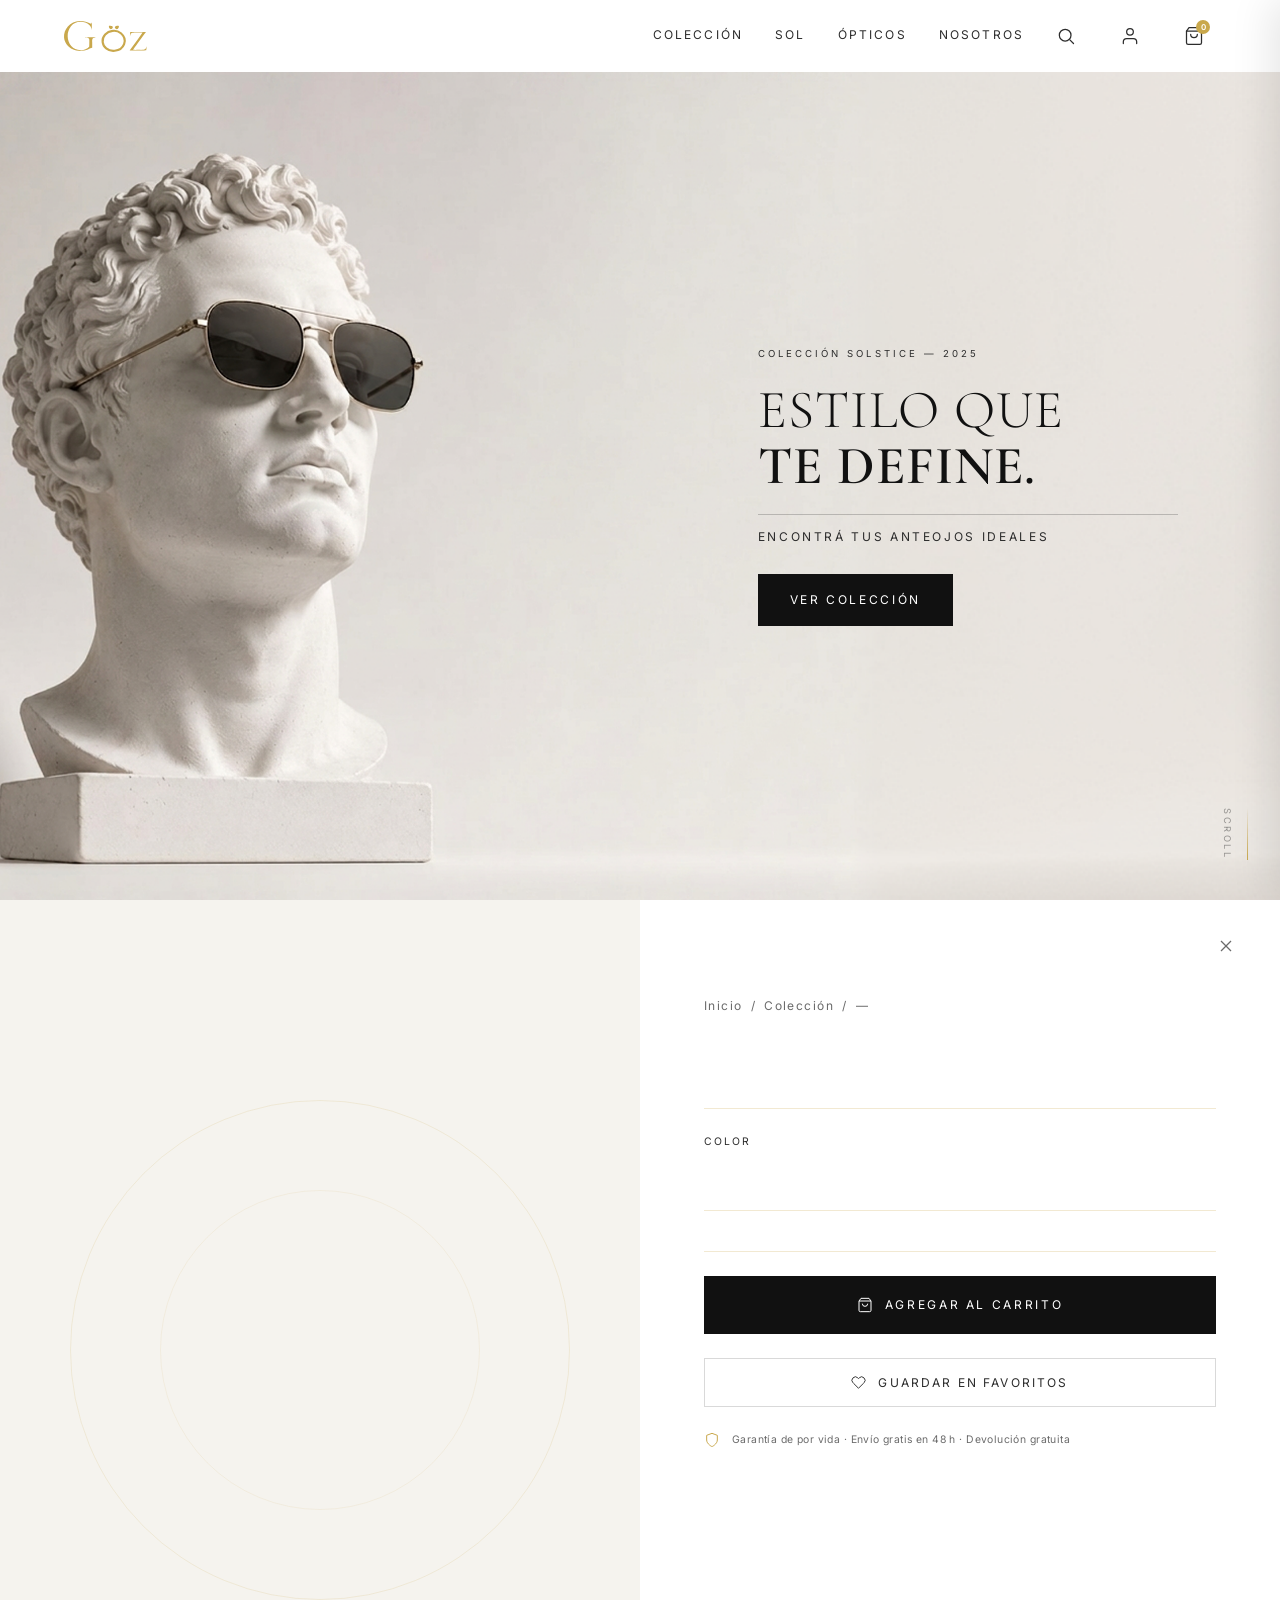
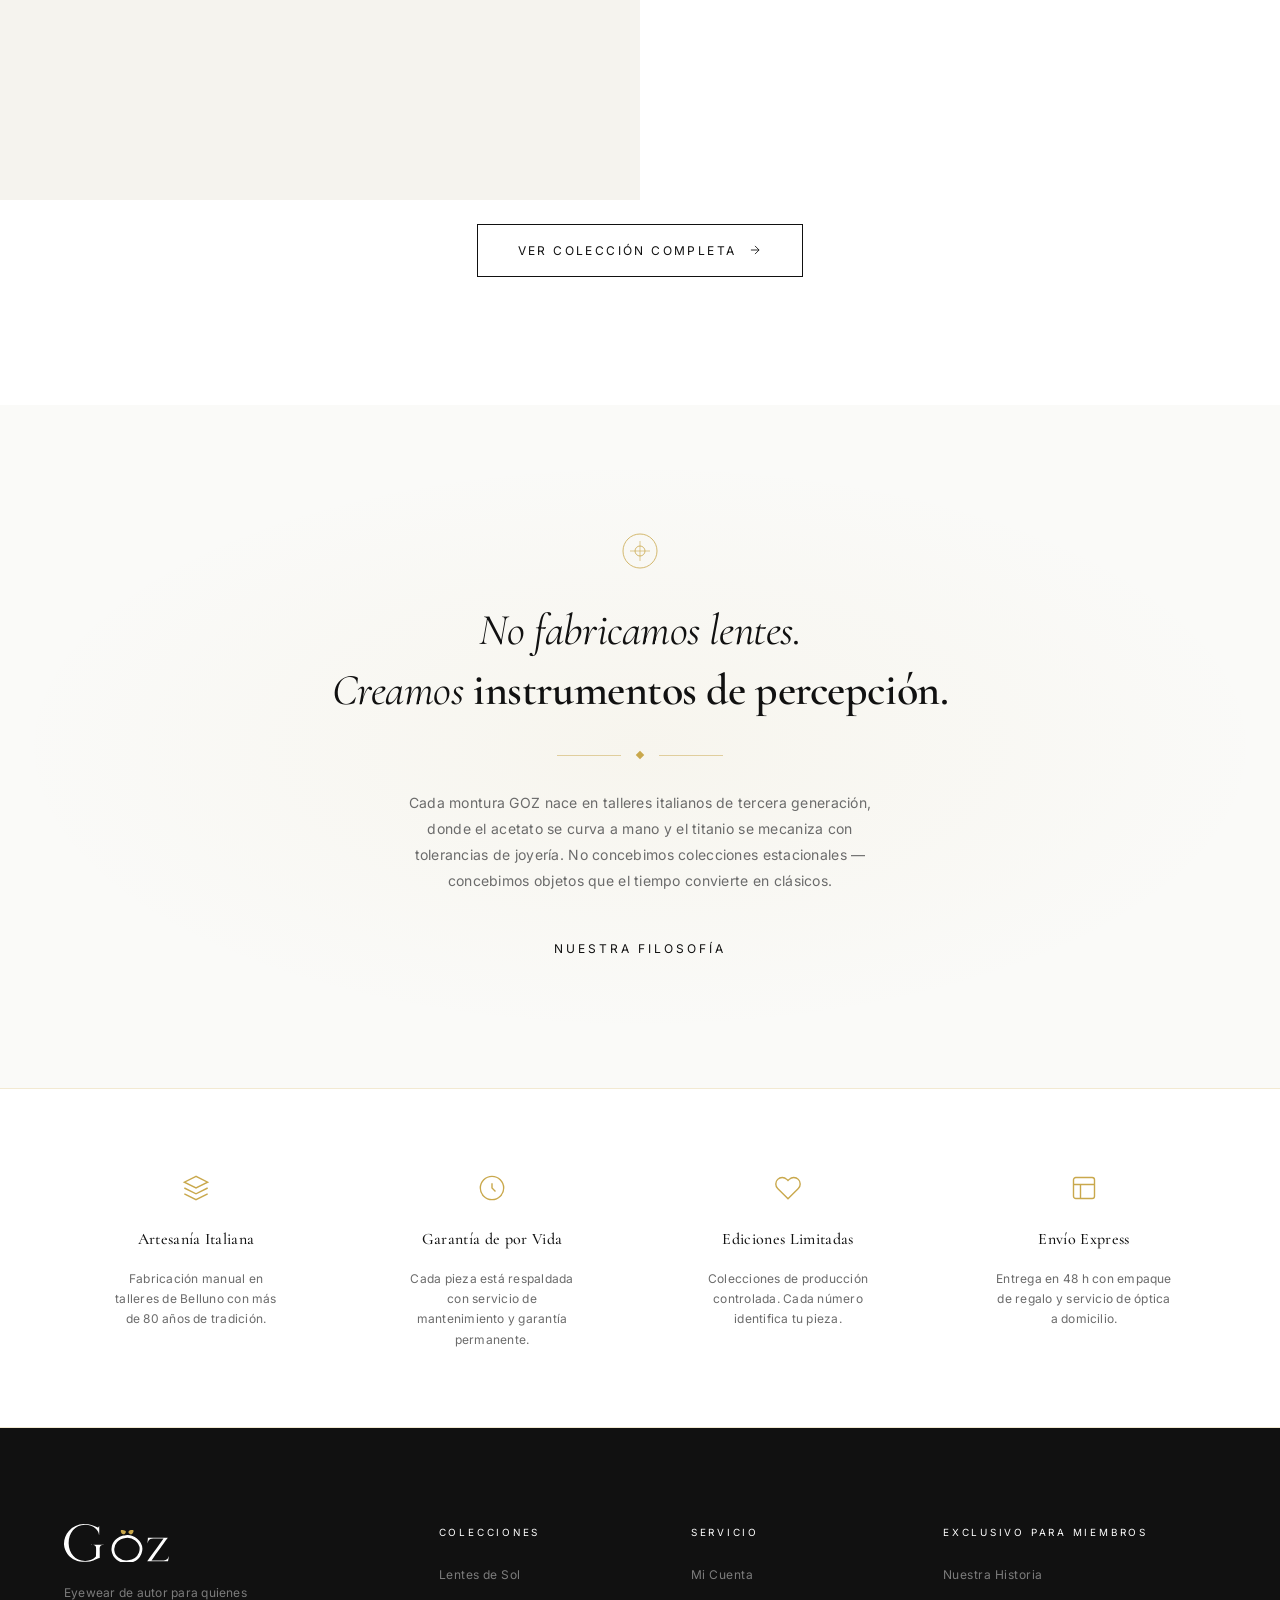
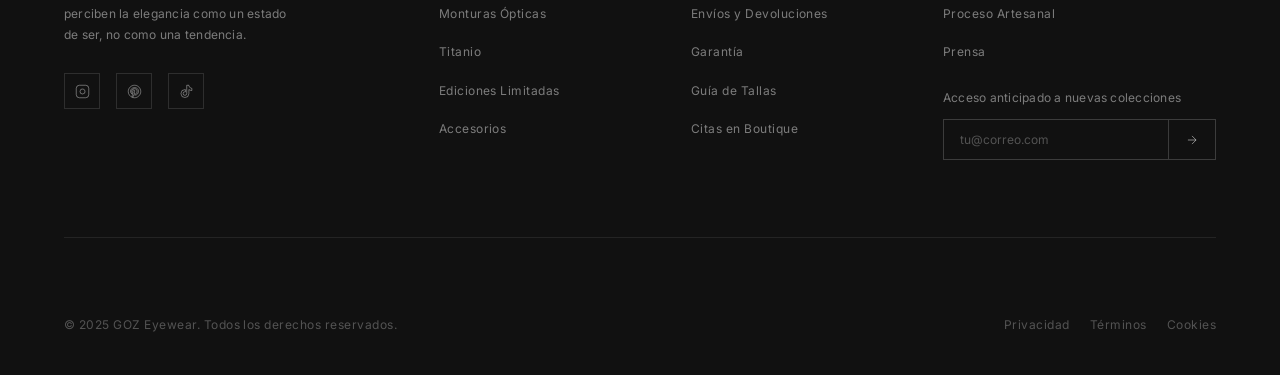
==== commit 281866e4: "feat: redesign hero as full-bleed banner + reorganize navbar - Hero: replace split layout with full-" ====
--- a/index.html
+++ b/index.html
@@ -35,24 +35,7 @@
 <header class="navbar" role="banner">
   <div class="navbar__inner">
 
-    <!-- Left: Search + hamburger (mobile) -->
-    <nav class="navbar__left" aria-label="Acciones secundarias">
-      <button class="nav-icon-btn nav-search" aria-label="Buscar">
-        <svg viewBox="0 0 24 24" fill="none" stroke="currentColor" stroke-linecap="round" stroke-linejoin="round" aria-hidden="true">
-          <circle cx="11" cy="11" r="7"/><line x1="21" y1="21" x2="16.65" y2="16.65"/>
-        </svg>
-      </button>
-
-      <!-- Desktop nav links (shown inside left on wide screens) -->
-      <nav class="navbar__links" aria-label="Navegación principal">
-        <a class="navbar__link" href="#coleccion">Colección</a>
-        <a class="navbar__link" href="#sol">Sol</a>
-        <a class="navbar__link" href="#opticos">Ópticos</a>
-        <a class="navbar__link" href="#nosotros">Nosotros</a>
-      </nav>
-    </nav>
-
-    <!-- Center: Logo (SVG real) -->
+    <!-- Logo (izquierda) -->
     <a class="navbar__logo" href="#" aria-label="GÖZ Eyewear — Inicio">
       <svg class="logo-svg" viewBox="0 0 613 222" fill="none" overflow="visible" xmlns="http://www.w3.org/2000/svg" role="img" aria-label="GÖZ Eyewear">
         <!-- Ö stroke only (no fill) -->
@@ -68,8 +51,23 @@
       </svg>
     </a>
 
-    <!-- Right: Profile + Cart + Hamburger -->
+    <!-- Right: nav links + iconos -->
     <div class="navbar__right">
+
+      <!-- Desktop nav links -->
+      <nav class="navbar__links" aria-label="Navegación principal">
+        <a class="navbar__link" href="#coleccion">Colección</a>
+        <a class="navbar__link" href="#sol">Sol</a>
+        <a class="navbar__link" href="#opticos">Ópticos</a>
+        <a class="navbar__link" href="#nosotros">Nosotros</a>
+      </nav>
+
+      <button class="nav-icon-btn nav-search" aria-label="Buscar">
+        <svg viewBox="0 0 24 24" fill="none" stroke="currentColor" stroke-linecap="round" stroke-linejoin="round" aria-hidden="true">
+          <circle cx="11" cy="11" r="7"/><line x1="21" y1="21" x2="16.65" y2="16.65"/>
+        </svg>
+      </button>
+
       <button class="nav-icon-btn" aria-label="Mi perfil">
         <svg viewBox="0 0 24 24" fill="none" stroke="currentColor" stroke-linecap="round" stroke-linejoin="round" aria-hidden="true">
           <path d="M20 21v-2a4 4 0 0 0-4-4H8a4 4 0 0 0-4 4v2"/>
@@ -112,96 +110,24 @@
 <main>
 <section class="hero" aria-label="Campaña principal">
 
-  <!-- LEFT: Text panel (dark) -->
-  <div class="hero__left">
-    <p class="hero__eyebrow" data-reveal>Nueva Colección · 2025</p>
-
-    <h1 class="hero__headline" data-reveal data-reveal-delay="1">
-      Ver es
-      <em>un arte.</em>
+  <!-- Background image -->
+  <img class="hero__bg" src="assets/images/Background hero.png" alt="" aria-hidden="true" />
+
+  <!-- Right-side content block -->
+  <div class="hero__content" data-reveal>
+    <p class="hero__eyebrow">Colección Solstice — 2025</p>
+    <h1 class="hero__headline">
+      Estilo que<br>
+      <strong>te define.</strong>
     </h1>
-
-    <p class="hero__subline" data-reveal data-reveal-delay="2">
-      Diseñados para quienes exigen más. Cada montura es una obra de
-      artesanía italiana, concebida para durar generaciones.
-    </p>
-
-    <div class="hero__ctas" data-reveal data-reveal-delay="3">
-      <a class="btn-primary" href="#coleccion">
-        Explorar Colección
-        <svg class="btn-arrow" viewBox="0 0 24 24" aria-hidden="true">
-          <line x1="5" y1="12" x2="19" y2="12"/>
-          <polyline points="12 5 19 12 12 19"/>
-        </svg>
-      </a>
-      <a class="btn-ghost" href="#nosotros">Nuestra Historia</a>
-    </div>
-  </div>
-
-  <!-- RIGHT: Product stage (cream) -->
-  <div class="hero__right" aria-hidden="false">
-    <div class="hero__product-stage" data-reveal data-reveal-delay="2">
-
-      <p class="hero__product-label">Colección Solstice — 2025</p>
-
-      <!-- Glasses illustration -->
-      <div class="hero__glasses-wrap">
-        <div class="hero__dot-grid" aria-hidden="true"></div>
-        <svg viewBox="0 0 520 220" style="width:100%; max-width:480px;" fill="none" xmlns="http://www.w3.org/2000/svg" role="img" aria-label="Lentes Arco Dorado — Colección Solstice">
-          <!-- Frame body -->
-          <g stroke="#1a1a1a" stroke-width="1.6" fill="none">
-            <!-- Left lens outer -->
-            <rect x="20" y="45" width="190" height="130" rx="65" fill="rgba(201,168,76,0.06)"/>
-            <!-- Left lens inner -->
-            <rect x="36" y="60" width="158" height="100" rx="50" stroke="rgba(26,26,26,0.15)" stroke-width="0.9"/>
-            <!-- Right lens outer -->
-            <rect x="310" y="45" width="190" height="130" rx="65" fill="rgba(201,168,76,0.06)"/>
-            <!-- Right lens inner -->
-            <rect x="326" y="60" width="158" height="100" rx="50" stroke="rgba(26,26,26,0.15)" stroke-width="0.9"/>
-            <!-- Bridge -->
-            <path d="M210 108 Q260 88 310 108" stroke-width="1.4"/>
-            <!-- Left temple -->
-            <line x1="20" y1="108" x2="-18" y2="115" stroke-width="1.3"/>
-            <!-- Right temple -->
-            <line x1="500" y1="108" x2="538" y2="115" stroke-width="1.3"/>
-            <!-- Hinge marks -->
-            <line x1="20" y1="98" x2="20" y2="118" stroke-width="1.8"/>
-            <line x1="500" y1="98" x2="500" y2="118" stroke-width="1.8"/>
-          </g>
-          <!-- Gold accent on bridge -->
-          <path d="M210 108 Q260 88 310 108" stroke="#C9A84C" stroke-width="1.2" fill="none"/>
-          <!-- Lens reflection glints -->
-          <line x1="58" y1="72" x2="82" y2="88" stroke="rgba(255,255,255,0.55)" stroke-width="1.2" stroke-linecap="round"/>
-          <line x1="348" y1="72" x2="372" y2="88" stroke="rgba(255,255,255,0.55)" stroke-width="1.2" stroke-linecap="round"/>
-          <!-- Gold nose pads -->
-          <circle cx="214" cy="114" r="3" fill="#C9A84C" opacity="0.7"/>
-          <circle cx="306" cy="114" r="3" fill="#C9A84C" opacity="0.7"/>
-        </svg>
-      </div>
-
-      <!-- Product name + price -->
-      <div class="hero__product-info">
-        <span class="hero__product-name">Arco Dorado</span>
-        <div class="hero__product-detail">
-          <span class="hero__product-price">$4,200 MXN</span>
-          <span class="hero__product-origin">Hecho en Italia</span>
-        </div>
-      </div>
-
-      <!-- Carousel dots -->
-      <div class="hero__pagination" role="tablist" aria-label="Modelos">
-        <div class="hero__dot is-active" role="tab" aria-selected="true"></div>
-        <div class="hero__dot" role="tab" aria-selected="false"></div>
-        <div class="hero__dot" role="tab" aria-selected="false"></div>
-      </div>
-
-    </div>
-
-    <!-- Scroll hint — right panel, contrasts with cream bg -->
-    <div class="hero__scroll" aria-hidden="true">
-      <span>Scroll</span>
-      <div class="hero__scroll-line"></div>
-    </div>
+    <p class="hero__sub">Encontrá tus anteojos ideales</p>
+    <a class="hero__cta" href="collection.html">Ver Colección</a>
+  </div>
+
+  <!-- Scroll hint -->
+  <div class="hero__scroll" aria-hidden="true">
+    <span>Scroll</span>
+    <div class="hero__scroll-line"></div>
   </div>
 
 </section>
--- a/css/navbar.css
+++ b/css/navbar.css
@@ -36,25 +36,18 @@
   max-width: var(--container-max);
   margin-inline: auto;
   padding-inline: var(--container-pad);
-  display: grid;
-  grid-template-columns: 1fr auto 1fr;
-  align-items: center;
+  display: flex;
+  align-items: center;
+  justify-content: space-between;
   gap: var(--space-4);
 }
 
-/* ---- Left: action icons ---- */
-.navbar__left {
-  display: flex;
-  align-items: center;
-  gap: var(--space-5);
-}
-
-/* ---- Center: logo ---- */
+/* ---- Logo: izquierda ---- */
 .navbar__logo {
-  justify-self: center;
   display: flex;
   align-items: center;
   transition: opacity var(--dur-fast) var(--ease);
+  flex-shrink: 0;
 }
 .navbar__logo:hover { opacity: 0.75; }
 
@@ -69,12 +62,11 @@
   height: 38px;
 }
 
-/* ---- Right: action icons ---- */
+/* ---- Right: nav links + iconos ---- */
 .navbar__right {
   display: flex;
   align-items: center;
   gap: var(--space-5);
-  justify-content: flex-end;
 }
 
 /* ---- Icon buttons ---- */
--- a/css/hero.css
+++ b/css/hero.css
@@ -1,327 +1,94 @@
 /* ============================================================
-   GOZ — Hero Section (Split Layout)
+   GOZ — Hero
    ============================================================ */
 
 .hero {
   position: relative;
-  min-height: 100svh;
-  display: grid;
-  grid-template-columns: 1fr 1fr;
+  width: 100%;
+  height: calc(100svh - var(--navbar-h));
+  margin-top: var(--navbar-h);
   overflow: hidden;
-  padding-top: var(--navbar-h);
+  display: flex;
+  align-items: center;
+  justify-content: flex-end;
 }
 
-/* ---- Left panel: dark ink with text ---- */
-.hero__left {
+/* ---- Background image ---- */
+.hero__bg {
+  position: absolute;
+  inset: 0;
+  width: 100%;
+  height: 100%;
+  object-fit: cover;
+  object-position: 30% center;
+}
+
+/* ---- Content block — sin fondo, solo texto ---- */
+.hero__content {
   position: relative;
-  background-color: #0E0D0B;
+  z-index: 2;
   display: flex;
   flex-direction: column;
-  justify-content: flex-end;
-  padding: clamp(var(--space-12), 7vw, var(--space-20)) clamp(var(--space-8), 5vw, var(--space-16));
-  padding-bottom: clamp(var(--space-16), 8vw, var(--space-24));
-  overflow: hidden;
+  align-items: flex-start;
+  gap: var(--space-5);
+  width: min(420px, 42%);
+  margin-right: clamp(var(--space-10), 8vw, 120px);
 }
 
-/* subtle radial glow in the left panel */
-.hero__left::before {
-  content: '';
-  position: absolute;
-  bottom: -10%;
-  left: -15%;
-  width: 70%;
-  aspect-ratio: 1;
-  background: radial-gradient(circle, rgba(201,168,76,0.10) 0%, transparent 65%);
-  pointer-events: none;
-}
-
-/* decorative large letter watermark */
-.hero__left::after {
-  content: 'G';
-  position: absolute;
-  top: -0.1em;
-  right: -0.05em;
-  font-family: var(--font-serif);
-  font-size: clamp(14rem, 22vw, 22rem);
-  font-weight: 600;
-  color: rgba(255,255,255,0.025);
-  line-height: 1;
-  pointer-events: none;
-  user-select: none;
-}
-
-/* ---- Right panel: cream/off-white product stage ---- */
-.hero__right {
-  position: relative;
-  background-color: var(--color-cream);
-  display: flex;
-  flex-direction: column;
-  align-items: center;
-  justify-content: center;
-  padding: clamp(var(--space-12), 6vw, var(--space-20));
-  overflow: hidden;
-}
-
-/* subtle concentric circle decoration */
-.hero__right::before {
-  content: '';
-  position: absolute;
-  top: 50%;
-  left: 50%;
-  transform: translate(-50%, -50%);
-  width: min(480px, 85%);
-  aspect-ratio: 1;
-  border-radius: 50%;
-  border: 1px solid rgba(201,168,76,0.15);
-  pointer-events: none;
-}
-.hero__right::after {
-  content: '';
-  position: absolute;
-  top: 50%;
-  left: 50%;
-  transform: translate(-50%, -50%);
-  width: min(340px, 62%);
-  aspect-ratio: 1;
-  border-radius: 50%;
-  border: 1px solid rgba(201,168,76,0.10);
-  pointer-events: none;
-}
-
-/* ---- Text content ---- */
+/* ---- Textos ---- */
 .hero__eyebrow {
   font-family: var(--font-sans);
-  font-size: var(--text-xs);
-  letter-spacing: 0.3em;
+  font-size: 0.6rem;
+  letter-spacing: 0.32em;
   text-transform: uppercase;
-  color: var(--color-gold-light);
-  margin-bottom: var(--space-6);
-  display: flex;
-  align-items: center;
-  gap: var(--space-3);
-  position: relative;
-  z-index: 1;
-}
-
-.hero__eyebrow::before {
-  content: '';
-  display: block;
-  width: 32px;
-  height: 1px;
-  background: var(--color-gold-light);
-  flex-shrink: 0;
+  color: var(--color-charcoal);
 }
 
 .hero__headline {
   font-family: var(--font-serif);
-  font-size: clamp(var(--text-4xl), 5.5vw, var(--text-6xl));
-  font-weight: 400;
-  line-height: 1.06;
-  color: var(--color-white);
-  letter-spacing: -0.01em;
-  max-width: 12ch;
-  margin-bottom: var(--space-6);
-  position: relative;
-  z-index: 1;
+  font-size: clamp(2.8rem, 4.2vw, 4.4rem);
+  font-weight: 300;
+  line-height: 1.04;
+  color: var(--color-ink);
+  letter-spacing: 0.02em;
+  text-transform: uppercase;
 }
 
-.hero__headline em {
-  font-style: italic;
-  color: var(--color-gold-light);
+.hero__headline strong {
+  font-weight: 600;
   display: block;
 }
 
-.hero__subline {
+.hero__sub {
   font-family: var(--font-sans);
-  font-size: var(--text-sm);
-  line-height: 1.75;
-  color: rgba(255,255,255,0.58);
-  max-width: 34ch;
-  margin-bottom: var(--space-10);
-  letter-spacing: 0.025em;
-  position: relative;
-  z-index: 1;
+  font-size: var(--text-xs);
+  letter-spacing: 0.22em;
+  text-transform: uppercase;
+  color: var(--color-charcoal);
+  padding-top: var(--space-3);
+  border-top: 1px solid rgba(44, 44, 44, 0.25);
+  width: 100%;
 }
 
-/* ---- CTA Buttons ---- */
-.hero__ctas {
-  display: flex;
-  align-items: center;
-  gap: var(--space-6);
-  flex-wrap: wrap;
-  position: relative;
-  z-index: 1;
-}
-
-.btn-primary {
+.hero__cta {
   display: inline-flex;
   align-items: center;
-  gap: var(--space-3);
   padding: var(--space-4) var(--space-8);
-  border: 1px solid rgba(255,255,255,0.35);
-  background: transparent;
+  background: var(--color-ink);
   color: var(--color-white);
   font-family: var(--font-sans);
   font-size: var(--text-xs);
   letter-spacing: 0.22em;
   text-transform: uppercase;
-  transition:
-    border-color var(--dur-mid) var(--ease),
-    background var(--dur-mid) var(--ease),
-    color var(--dur-mid) var(--ease),
-    box-shadow var(--dur-mid) var(--ease);
+  margin-top: var(--space-2);
+  transition: background var(--dur-mid) var(--ease);
 }
 
-.btn-primary:hover {
-  border-color: var(--color-gold);
-  background: var(--color-gold);
-  color: var(--color-white);
-  box-shadow: 0 4px 28px rgba(201,168,76,0.28);
-}
-
-.btn-primary .btn-arrow {
-  width: 14px;
-  height: 14px;
-  stroke: currentColor;
-  stroke-width: 1.5;
-  fill: none;
-  transition: transform var(--dur-mid) var(--ease);
-}
-.btn-primary:hover .btn-arrow { transform: translateX(4px); }
-
-.btn-ghost {
-  font-family: var(--font-sans);
-  font-size: var(--text-xs);
-  letter-spacing: 0.2em;
-  text-transform: uppercase;
-  color: rgba(255,255,255,0.50);
-  position: relative;
-  padding-bottom: 2px;
-  transition: color var(--dur-fast) var(--ease);
-}
-
-.btn-ghost::after {
-  content: '';
-  position: absolute;
-  bottom: 0; left: 0;
-  width: 0; height: 1px;
-  background: var(--color-gold-light);
-  transition: width var(--dur-mid) var(--ease-out);
-}
-.btn-ghost:hover { color: var(--color-white); }
-.btn-ghost:hover::after { width: 100%; }
-
-/* ---- Product stage (right panel) ---- */
-.hero__product-stage {
-  position: relative;
-  z-index: 1;
-  width: 100%;
-  max-width: 520px;
-  display: flex;
-  flex-direction: column;
-  align-items: center;
-  gap: var(--space-10);
-}
-
-.hero__product-label {
-  font-family: var(--font-sans);
-  font-size: 0.6rem;
-  letter-spacing: 0.3em;
-  text-transform: uppercase;
-  color: var(--color-muted);
-  text-align: center;
-}
-
-.hero__glasses-wrap {
-  position: relative;
-  width: 100%;
-  display: flex;
-  align-items: center;
-  justify-content: center;
-}
-
-/* float animation */
-.hero__glasses-wrap svg {
-  animation: floatGlasses 4s ease-in-out infinite;
-  filter: drop-shadow(0 20px 40px rgba(0,0,0,0.12));
-}
-
-@keyframes floatGlasses {
-  0%, 100% { transform: translateY(0px) rotate(-0.5deg); }
-  50%       { transform: translateY(-12px) rotate(0.5deg); }
-}
-
-/* Decorative gold dot grid behind glasses */
-.hero__dot-grid {
-  position: absolute;
-  inset: -20px;
-  background-image: radial-gradient(circle, rgba(201,168,76,0.22) 1px, transparent 1px);
-  background-size: 22px 22px;
-  mask-image: radial-gradient(ellipse 70% 70% at 50% 50%, black 30%, transparent 75%);
-  -webkit-mask-image: radial-gradient(ellipse 70% 70% at 50% 50%, black 30%, transparent 75%);
-  pointer-events: none;
-}
-
-/* Product info strip */
-.hero__product-info {
-  display: flex;
-  align-items: center;
-  justify-content: space-between;
-  width: 100%;
-  padding-top: var(--space-6);
-  border-top: 1px solid rgba(201,168,76,0.20);
-}
-
-.hero__product-name {
-  font-family: var(--font-serif);
-  font-size: var(--text-xl);
-  font-weight: 400;
-  color: var(--color-ink);
-  letter-spacing: 0.01em;
-}
-
-.hero__product-detail {
-  text-align: right;
-}
-
-.hero__product-price {
-  font-family: var(--font-sans);
-  font-size: var(--text-sm);
-  color: var(--color-charcoal);
-  display: block;
-  font-variant-numeric: tabular-nums;
-}
-
-.hero__product-origin {
-  font-family: var(--font-sans);
-  font-size: 0.62rem;
-  letter-spacing: 0.15em;
-  text-transform: uppercase;
-  color: var(--color-gold);
-  display: block;
-  margin-top: 2px;
-}
-
-/* pagination dots */
-.hero__pagination {
-  display: flex;
-  gap: var(--space-2);
-  justify-content: center;
-}
-
-.hero__dot {
-  width: 20px;
-  height: 2px;
-  background: rgba(44,44,44,0.18);
-  transition: background var(--dur-mid) var(--ease), width var(--dur-mid) var(--ease);
-}
-
-.hero__dot.is-active {
-  width: 36px;
+.hero__cta:hover {
   background: var(--color-gold);
 }
 
-/* ---- Scroll indicator — anchored to right panel ---- */
+/* ---- Scroll indicator ---- */
 .hero__scroll {
   position: absolute;
   bottom: var(--space-10);
@@ -331,7 +98,6 @@
   flex-direction: column;
   align-items: center;
   gap: var(--space-3);
-  /* Dark text to contrast with cream right panel */
   color: rgba(44, 44, 44, 0.45);
   font-family: var(--font-sans);
   font-size: 0.58rem;
@@ -352,30 +118,31 @@
   50%       { opacity: 1; }
 }
 
-/* ---- Responsive ---- */
-@media (max-width: 900px) {
+/* ---- Mobile ---- */
+@media (max-width: 768px) {
   .hero {
-    grid-template-columns: 1fr;
-    grid-template-rows: auto auto;
-    min-height: auto;
+    align-items: flex-end;
+    justify-content: flex-start;
+    height: 85svh;
   }
 
-  .hero__left {
-    padding: var(--space-16) var(--container-pad) var(--space-12);
-    min-height: 60svh;
-    justify-content: flex-end;
+  .hero__bg {
+    object-position: left center;
   }
 
-  .hero__right {
-    padding: var(--space-12) var(--container-pad) var(--space-16);
-    min-height: 50svh;
+  /* Texto full-width pegado al fondo */
+  .hero__content {
+    width: 100%;
+    margin-right: 0;
+    padding: var(--space-8) var(--container-pad) var(--space-10);
+    /* fondo degradado sutil para legibilidad en mobile */
+    background: linear-gradient(to top, rgba(245,243,238,0.92) 60%, transparent 100%);
   }
 
-  .hero__product-stage { max-width: 400px; }
   .hero__scroll { display: none; }
 }
 
 @media (max-width: 480px) {
-  .hero__headline { font-size: clamp(2.5rem, 12vw, 3.5rem); }
-  .hero__product-stage { max-width: 300px; }
+  .hero__headline { font-size: clamp(2.2rem, 10vw, 3rem); }
+  .hero { height: 90svh; }
 }
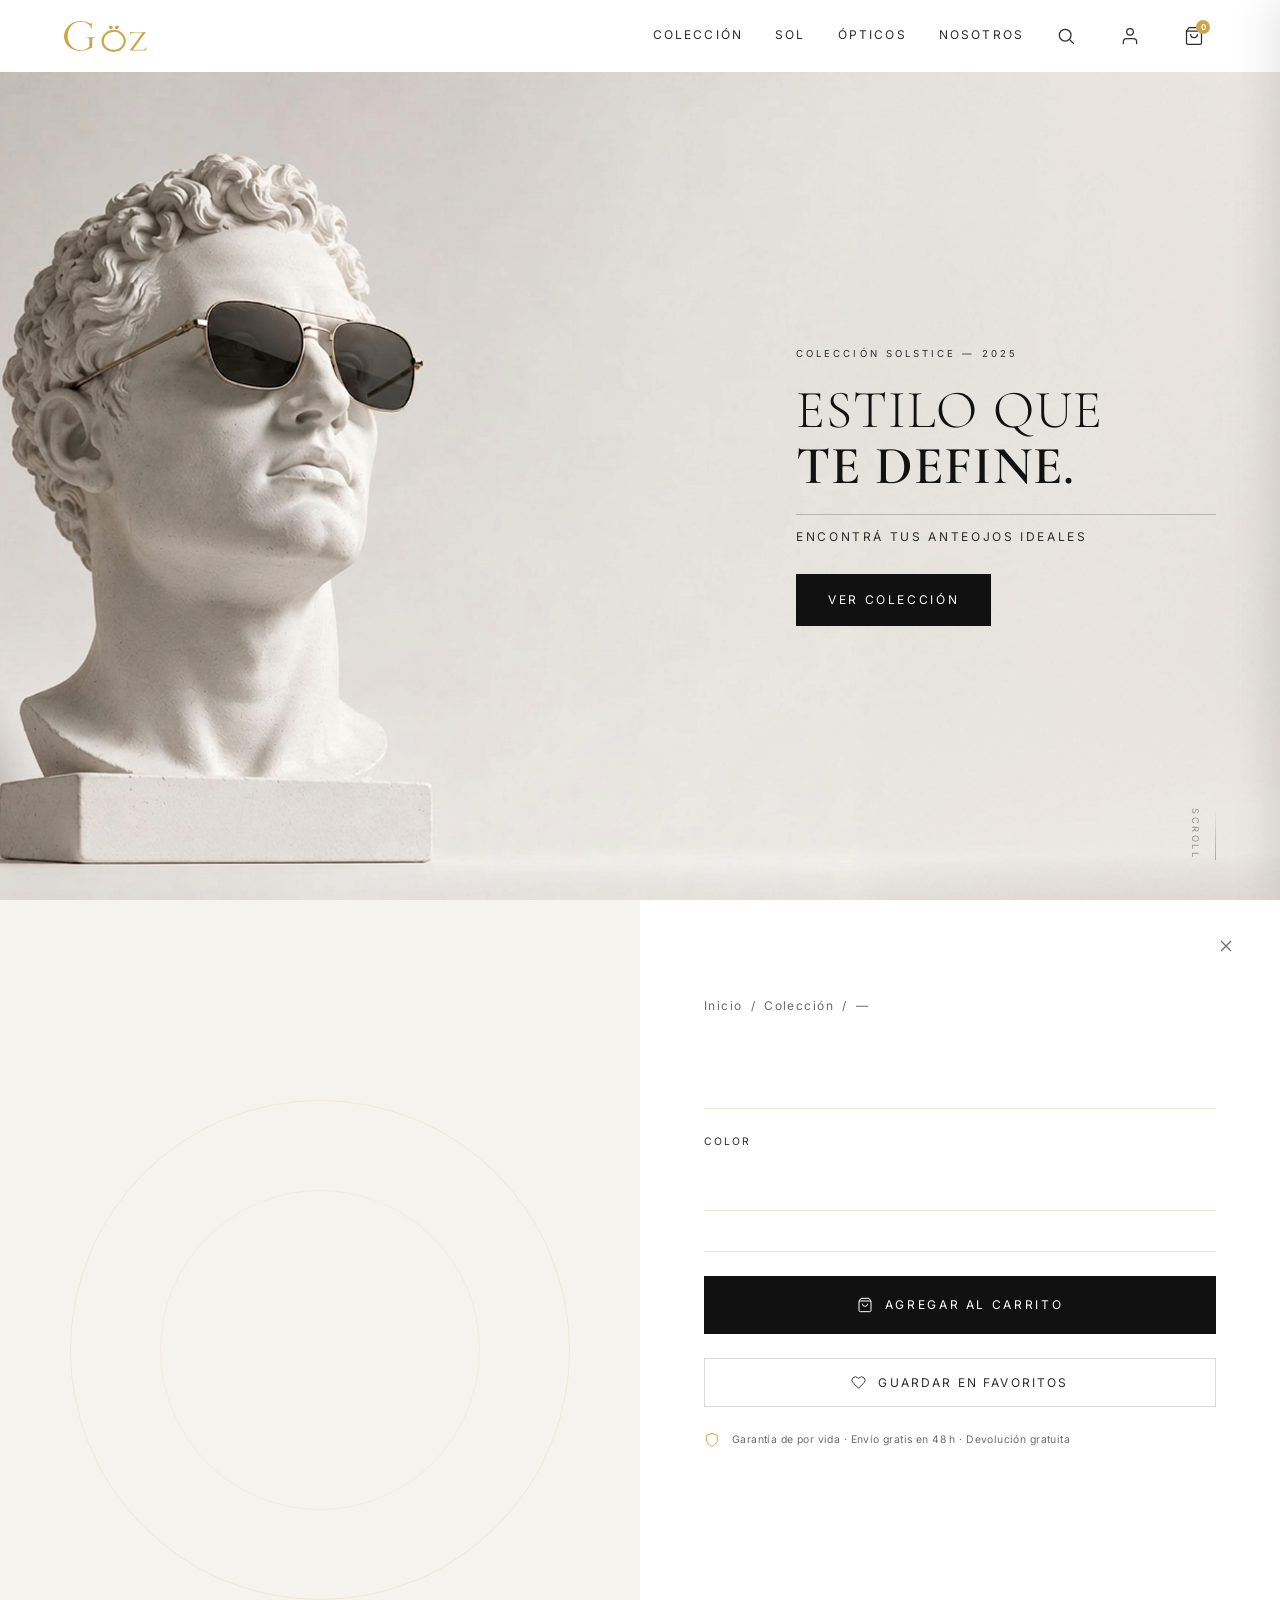
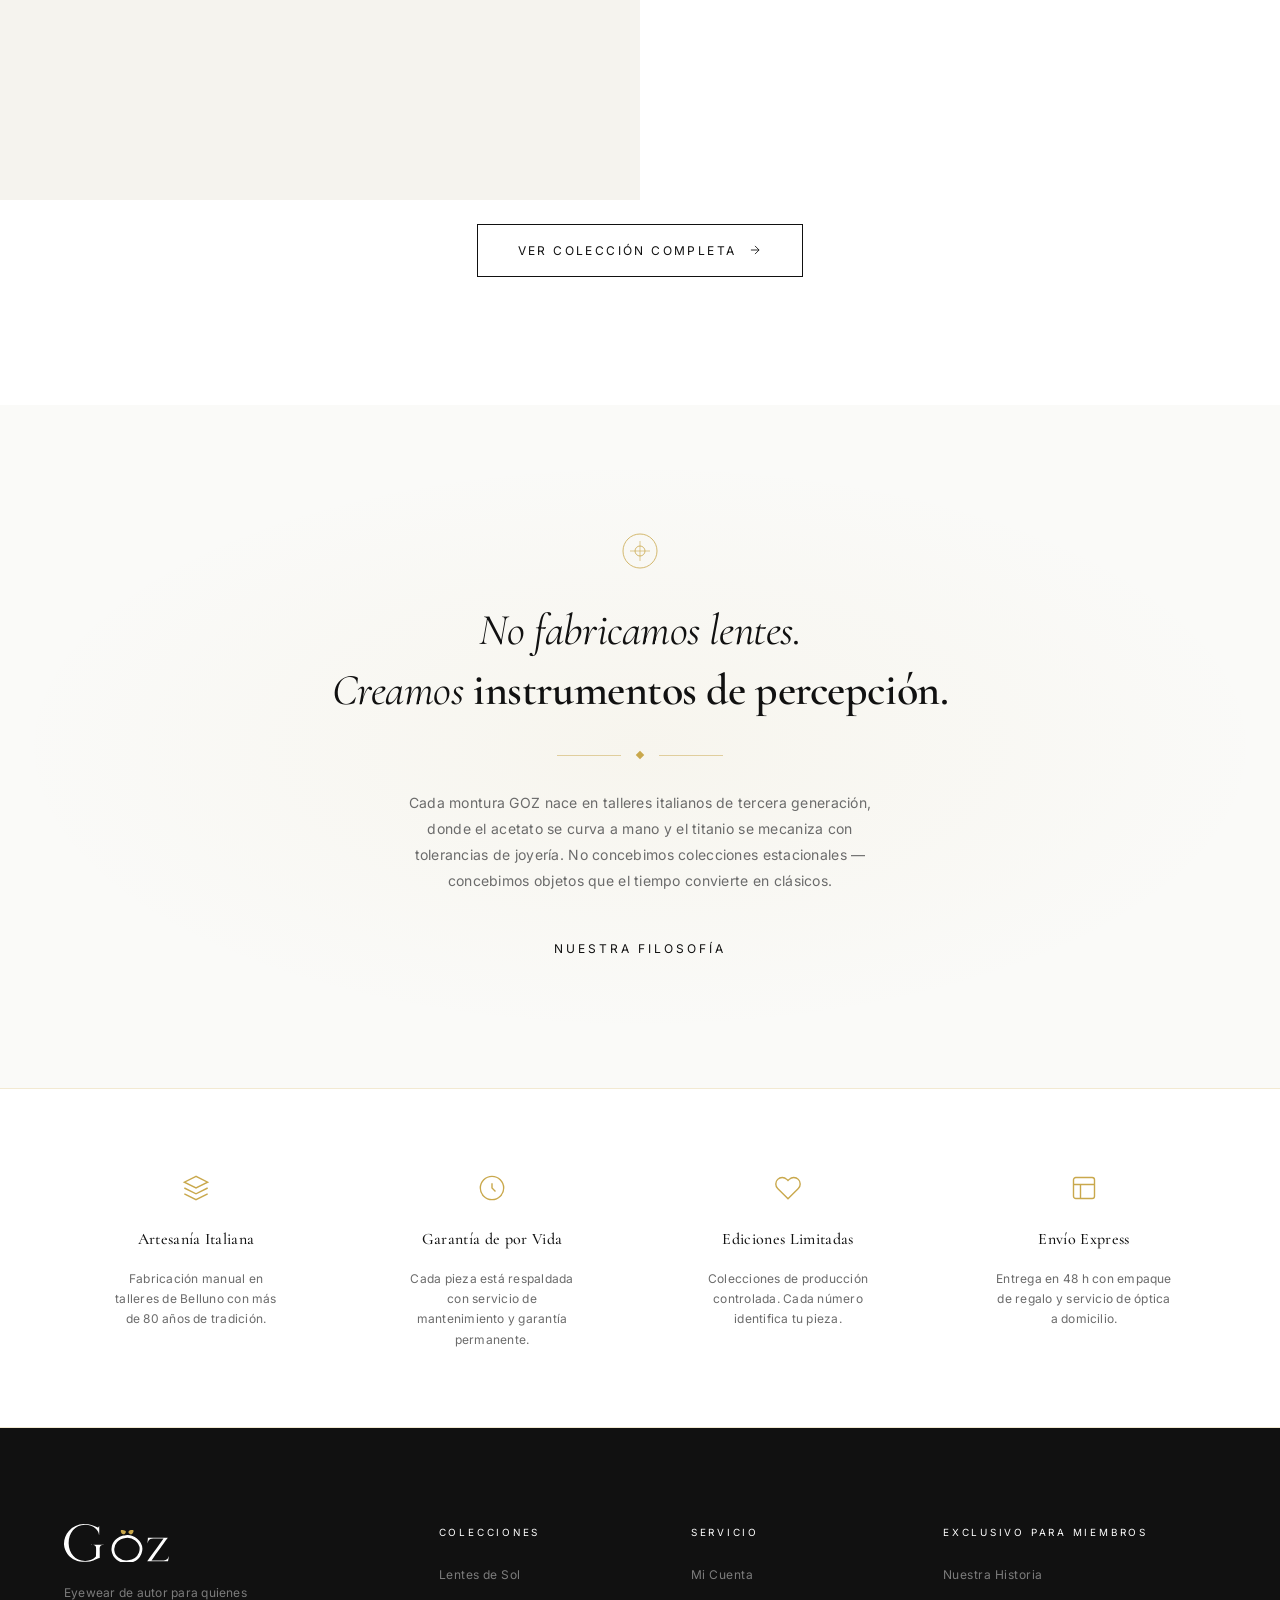
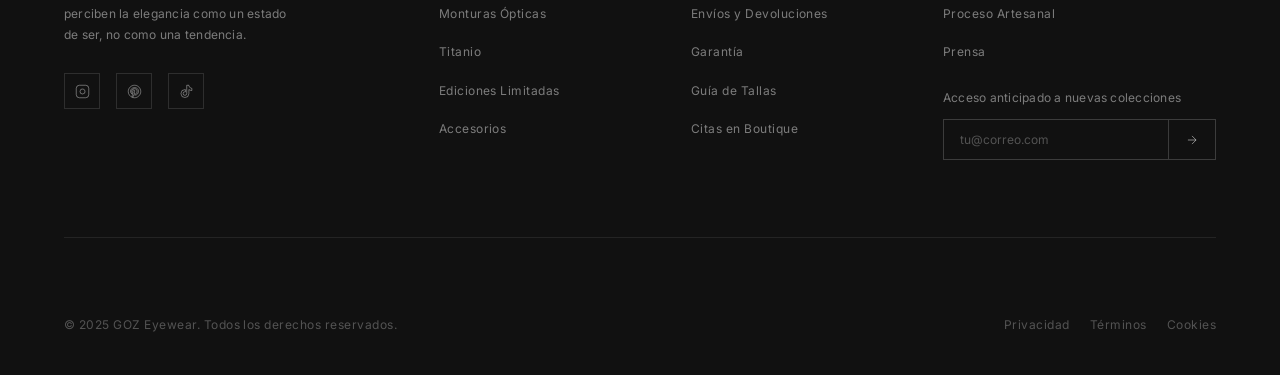
==== commit bdcde0cd: "fix: wrap hero content in shared .container so it aligns with navbar - Hero content now uses the sam" ====
--- a/index.html
+++ b/index.html
@@ -113,7 +113,8 @@
   <!-- Background image -->
   <img class="hero__bg" src="assets/images/Background hero.png" alt="" aria-hidden="true" />
 
-  <!-- Right-side content block -->
+  <!-- Container alineado al navbar -->
+  <div class="hero__container container">
   <div class="hero__content" data-reveal>
     <p class="hero__eyebrow">Colección Solstice — 2025</p>
     <h1 class="hero__headline">
@@ -123,6 +124,7 @@
     <p class="hero__sub">Encontrá tus anteojos ideales</p>
     <a class="hero__cta" href="collection.html">Ver Colección</a>
   </div>
+  </div><!-- /hero__container -->
 
   <!-- Scroll hint -->
   <div class="hero__scroll" aria-hidden="true">
--- a/css/hero.css
+++ b/css/hero.css
@@ -23,16 +23,22 @@
   object-position: 30% center;
 }
 
-/* ---- Content block — sin fondo, solo texto ---- */
-.hero__content {
+/* ---- Wrapper: extiende .container con flex para alinear el contenido ---- */
+.hero__container {
   position: relative;
   z-index: 2;
+  display: flex;
+  align-items: center;
+  justify-content: flex-end;
+}
+
+/* ---- Content block ---- */
+.hero__content {
   display: flex;
   flex-direction: column;
   align-items: flex-start;
   gap: var(--space-5);
   width: min(420px, 42%);
-  margin-right: clamp(var(--space-10), 8vw, 120px);
 }
 
 /* ---- Textos ---- */
@@ -92,7 +98,7 @@
 .hero__scroll {
   position: absolute;
   bottom: var(--space-10);
-  right: var(--space-8);
+  right: var(--container-pad);
   z-index: 2;
   display: flex;
   flex-direction: column;
@@ -130,13 +136,14 @@
     object-position: left center;
   }
 
-  /* Texto full-width pegado al fondo */
+  .hero__container {
+    align-items: flex-end;
+    padding-bottom: var(--space-10);
+    background: linear-gradient(to top, rgba(245,243,238,0.92) 50%, transparent 100%);
+  }
+
   .hero__content {
     width: 100%;
-    margin-right: 0;
-    padding: var(--space-8) var(--container-pad) var(--space-10);
-    /* fondo degradado sutil para legibilidad en mobile */
-    background: linear-gradient(to top, rgba(245,243,238,0.92) 60%, transparent 100%);
   }
 
   .hero__scroll { display: none; }
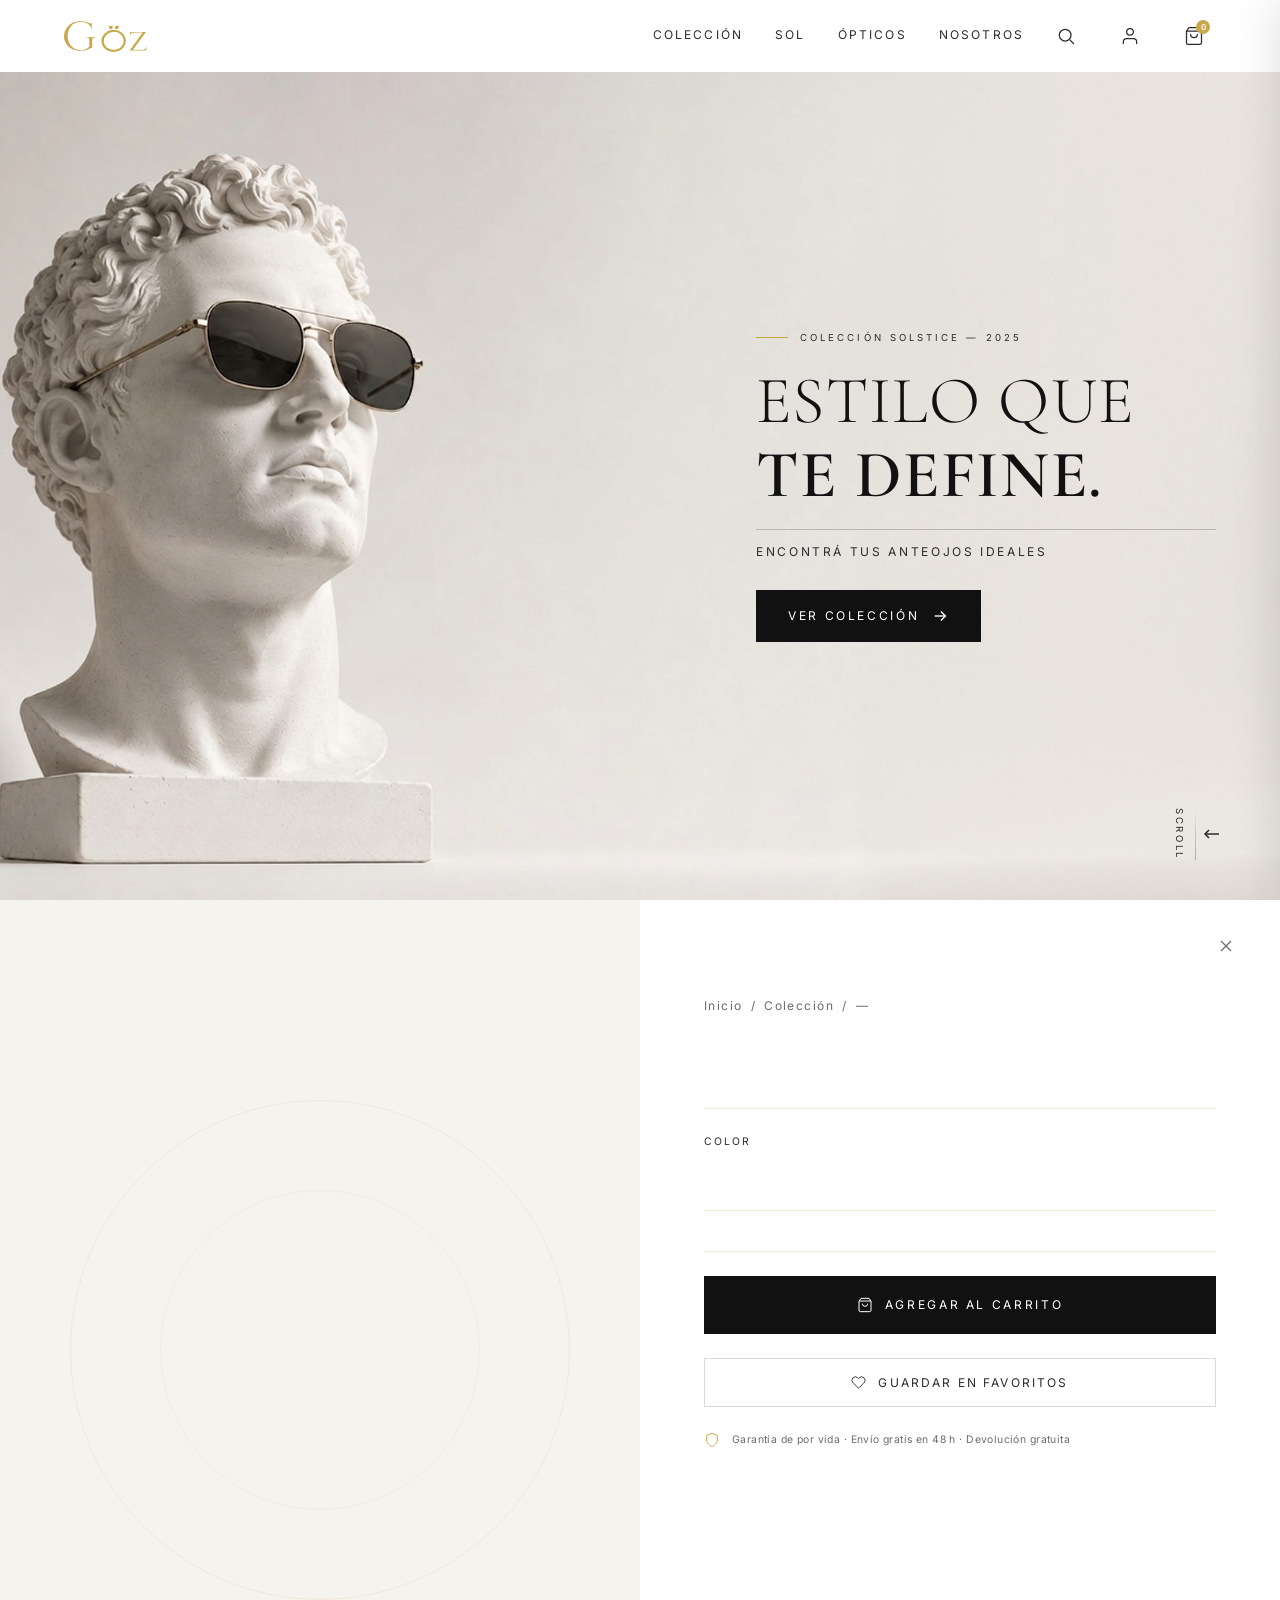
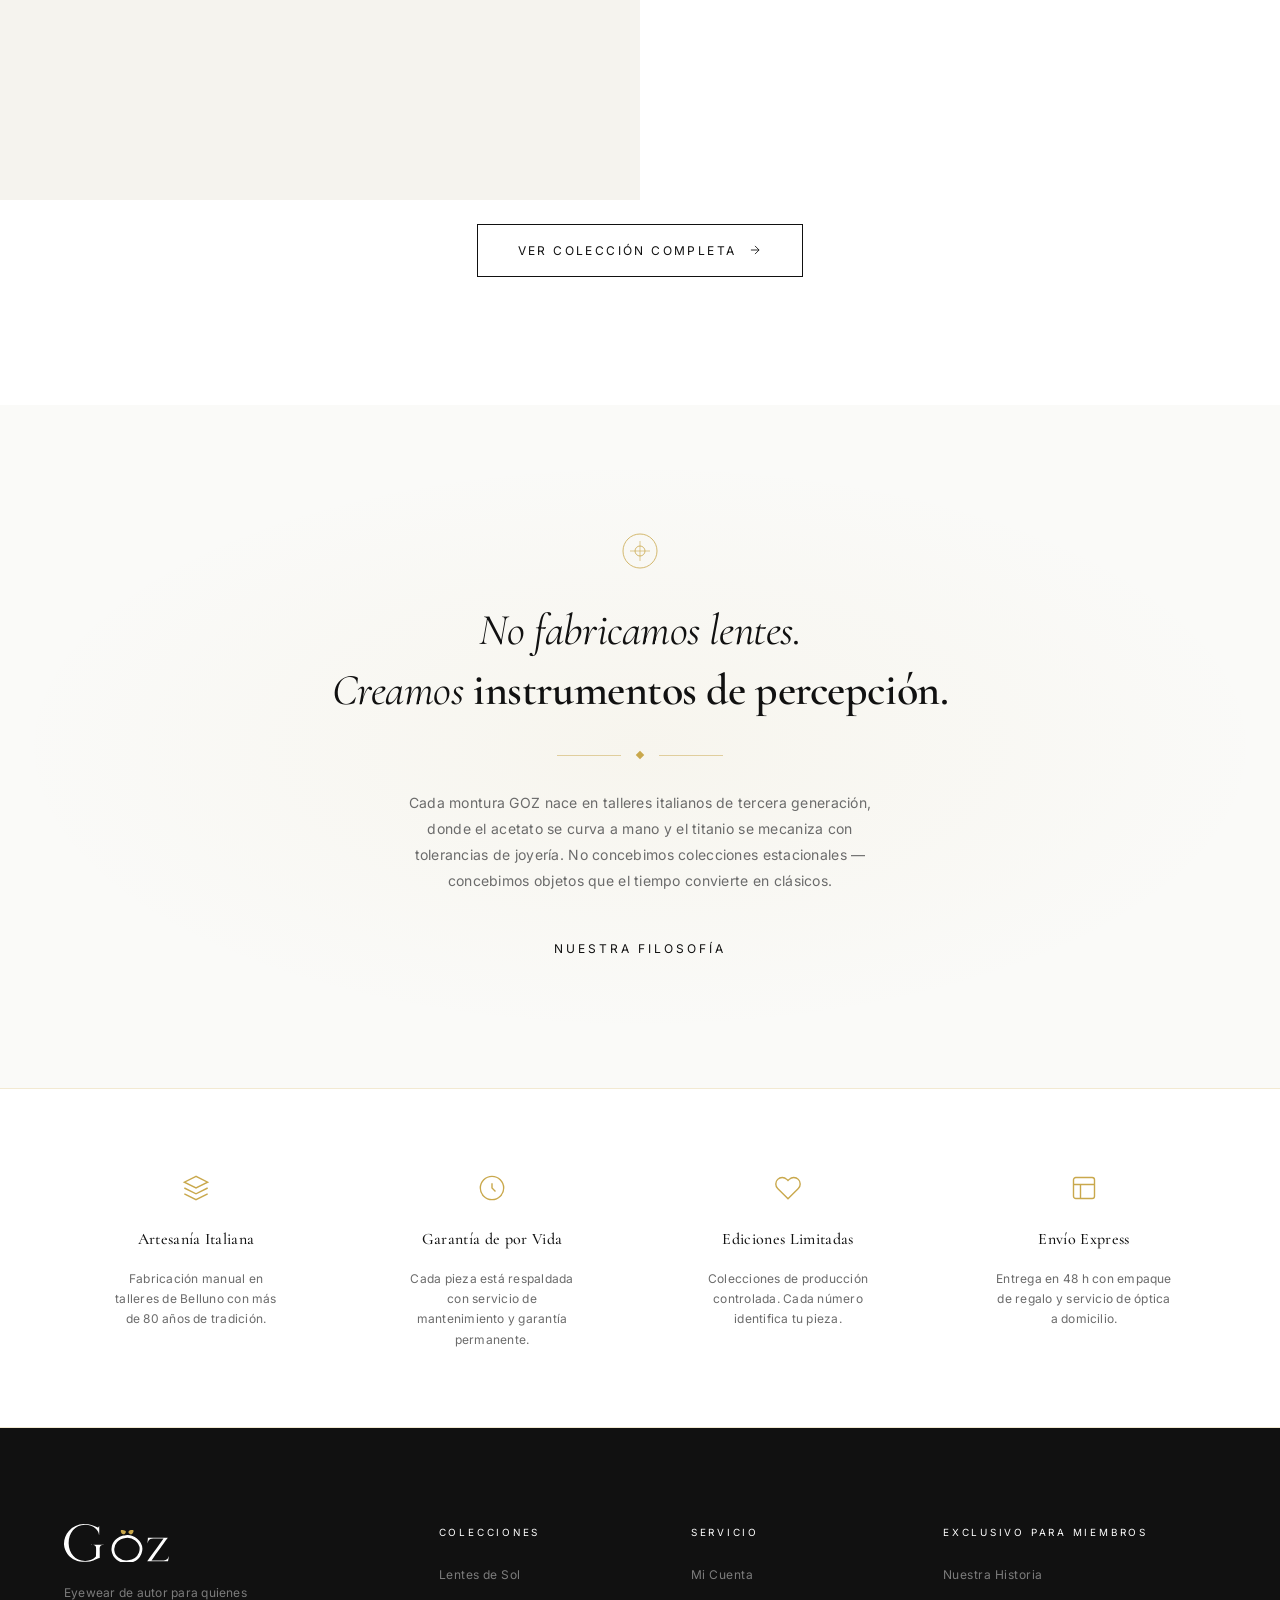
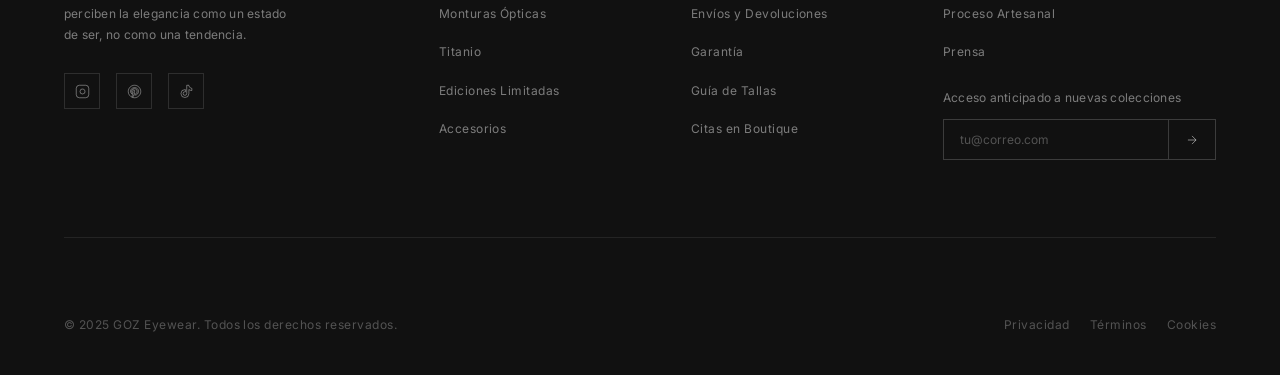
==== commit 932502c9: "feat: hero — bigger headline, staggered entrance animations, visible scroll indicator - Headline fon" ====
--- a/index.html
+++ b/index.html
@@ -115,21 +115,39 @@
 
   <!-- Container alineado al navbar -->
   <div class="hero__container container">
-  <div class="hero__content" data-reveal>
-    <p class="hero__eyebrow">Colección Solstice — 2025</p>
-    <h1 class="hero__headline">
-      Estilo que<br>
-      <strong>te define.</strong>
-    </h1>
-    <p class="hero__sub">Encontrá tus anteojos ideales</p>
-    <a class="hero__cta" href="collection.html">Ver Colección</a>
-  </div>
-  </div><!-- /hero__container -->
-
-  <!-- Scroll hint -->
+    <div class="hero__content">
+
+      <p class="hero__eyebrow">
+        <span class="hero__eyebrow-line"></span>
+        Colección Solstice — 2025
+      </p>
+
+      <h1 class="hero__headline">
+        <span class="hero__line">Estilo que</span>
+        <strong class="hero__line">te define.</strong>
+      </h1>
+
+      <p class="hero__sub">Encontrá tus anteojos ideales</p>
+
+      <a class="hero__cta" href="collection.html">
+        Ver Colección
+        <svg viewBox="0 0 20 20" fill="none" stroke="currentColor" stroke-width="1.5" aria-hidden="true">
+          <line x1="4" y1="10" x2="16" y2="10"/>
+          <polyline points="11 5 16 10 11 15"/>
+        </svg>
+      </a>
+
+    </div>
+  </div>
+
+  <!-- Scroll indicator -->
   <div class="hero__scroll" aria-hidden="true">
-    <span>Scroll</span>
+    <span class="hero__scroll-label">Scroll</span>
     <div class="hero__scroll-line"></div>
+    <svg class="hero__scroll-arrow" viewBox="0 0 12 18" fill="none" stroke="currentColor" stroke-width="1.5">
+      <line x1="6" y1="0" x2="6" y2="14"/>
+      <polyline points="2 10 6 14 10 10"/>
+    </svg>
   </div>
 
 </section>
--- a/css/hero.css
+++ b/css/hero.css
@@ -23,7 +23,7 @@
   object-position: 30% center;
 }
 
-/* ---- Wrapper: extiende .container con flex para alinear el contenido ---- */
+/* ---- Wrapper ---- */
 .hero__container {
   position: relative;
   z-index: 2;
@@ -38,33 +38,69 @@
   flex-direction: column;
   align-items: flex-start;
   gap: var(--space-5);
-  width: min(420px, 42%);
-}
-
-/* ---- Textos ---- */
+  width: min(460px, 44%);
+}
+
+/* ============================================================
+   Entrance animations — triggered by .hero.is-loaded
+   ============================================================ */
+
+/* Eyebrow */
 .hero__eyebrow {
   font-family: var(--font-sans);
   font-size: 0.6rem;
   letter-spacing: 0.32em;
   text-transform: uppercase;
   color: var(--color-charcoal);
-}
-
+  display: flex;
+  align-items: center;
+  gap: var(--space-3);
+  opacity: 0;
+  transform: translateY(12px);
+  transition: opacity 0.7s var(--ease), transform 0.7s var(--ease);
+  transition-delay: 0.1s;
+}
+
+.hero__eyebrow-line {
+  display: block;
+  width: 32px;
+  height: 1px;
+  background: var(--color-gold);
+  flex-shrink: 0;
+  transform: scaleX(0);
+  transform-origin: left;
+  transition: transform 0.6s var(--ease);
+  transition-delay: 0.4s;
+}
+
+/* Headline lines — clip-path reveal */
 .hero__headline {
   font-family: var(--font-serif);
-  font-size: clamp(2.8rem, 4.2vw, 4.4rem);
+  font-size: clamp(3.4rem, 5.2vw, 5.8rem);
   font-weight: 300;
   line-height: 1.04;
   color: var(--color-ink);
   letter-spacing: 0.02em;
   text-transform: uppercase;
-}
+  display: flex;
+  flex-direction: column;
+  gap: 0.08em;
+}
+
+.hero__line {
+  display: block;
+  clip-path: inset(0 0 100% 0);
+  transition: clip-path 0.8s cubic-bezier(0.16, 1, 0.3, 1);
+}
+
+.hero__line:nth-child(1) { transition-delay: 0.25s; }
+.hero__line:nth-child(2) { transition-delay: 0.45s; }
 
 .hero__headline strong {
   font-weight: 600;
-  display: block;
-}
-
+}
+
+/* Subtitle */
 .hero__sub {
   font-family: var(--font-sans);
   font-size: var(--text-xs);
@@ -74,11 +110,17 @@
   padding-top: var(--space-3);
   border-top: 1px solid rgba(44, 44, 44, 0.25);
   width: 100%;
-}
-
+  opacity: 0;
+  transform: translateY(10px);
+  transition: opacity 0.6s var(--ease), transform 0.6s var(--ease);
+  transition-delay: 0.7s;
+}
+
+/* CTA */
 .hero__cta {
   display: inline-flex;
   align-items: center;
+  gap: var(--space-3);
   padding: var(--space-4) var(--space-8);
   background: var(--color-ink);
   color: var(--color-white);
@@ -87,11 +129,54 @@
   letter-spacing: 0.22em;
   text-transform: uppercase;
   margin-top: var(--space-2);
-  transition: background var(--dur-mid) var(--ease);
+  transition: background var(--dur-mid) var(--ease), gap var(--dur-mid) var(--ease);
+  opacity: 0;
+  transform: translateY(10px);
+  transition: background var(--dur-mid) var(--ease),
+              gap var(--dur-mid) var(--ease),
+              opacity 0.6s var(--ease),
+              transform 0.6s var(--ease);
+  transition-delay: 0.85s;
+}
+
+.hero__cta svg {
+  width: 18px;
+  height: 18px;
+  flex-shrink: 0;
+  transition: transform var(--dur-mid) var(--ease);
 }
 
 .hero__cta:hover {
   background: var(--color-gold);
+  gap: var(--space-4);
+}
+
+.hero__cta:hover svg {
+  transform: translateX(3px);
+}
+
+/* ---- Activar animaciones con .is-loaded ---- */
+.hero.is-loaded .hero__eyebrow {
+  opacity: 1;
+  transform: translateY(0);
+}
+
+.hero.is-loaded .hero__eyebrow-line {
+  transform: scaleX(1);
+}
+
+.hero.is-loaded .hero__line {
+  clip-path: inset(0 0 0% 0);
+}
+
+.hero.is-loaded .hero__sub {
+  opacity: 1;
+  transform: translateY(0);
+}
+
+.hero.is-loaded .hero__cta {
+  opacity: 1;
+  transform: translateY(0);
 }
 
 /* ---- Scroll indicator ---- */
@@ -103,14 +188,26 @@
   display: flex;
   flex-direction: column;
   align-items: center;
-  gap: var(--space-3);
-  color: rgba(44, 44, 44, 0.45);
-  font-family: var(--font-sans);
-  font-size: 0.58rem;
+  gap: var(--space-2);
+  color: var(--color-charcoal);
+  font-family: var(--font-sans);
+  font-size: 0.6rem;
   letter-spacing: 0.28em;
   text-transform: uppercase;
   writing-mode: vertical-lr;
-  animation: scrollPulse 2.6s ease-in-out infinite;
+  opacity: 0;
+  transition: opacity 0.8s var(--ease);
+  transition-delay: 1.2s;
+  animation: none;
+}
+
+.hero.is-loaded .hero__scroll {
+  opacity: 1;
+  animation: scrollPulse 2.8s ease-in-out infinite 2s;
+}
+
+.hero__scroll-label {
+  display: block;
 }
 
 .hero__scroll-line {
@@ -119,8 +216,15 @@
   background: linear-gradient(to bottom, transparent, var(--color-gold));
 }
 
+.hero__scroll-arrow {
+  width: 12px;
+  height: 18px;
+  writing-mode: horizontal-tb;
+  transform: rotate(90deg);
+}
+
 @keyframes scrollPulse {
-  0%, 100% { opacity: 0.45; }
+  0%, 100% { opacity: 0.5; }
   50%       { opacity: 1; }
 }
 
@@ -150,6 +254,6 @@
 }
 
 @media (max-width: 480px) {
-  .hero__headline { font-size: clamp(2.2rem, 10vw, 3rem); }
+  .hero__headline { font-size: clamp(2.4rem, 10vw, 3.2rem); }
   .hero { height: 90svh; }
 }
